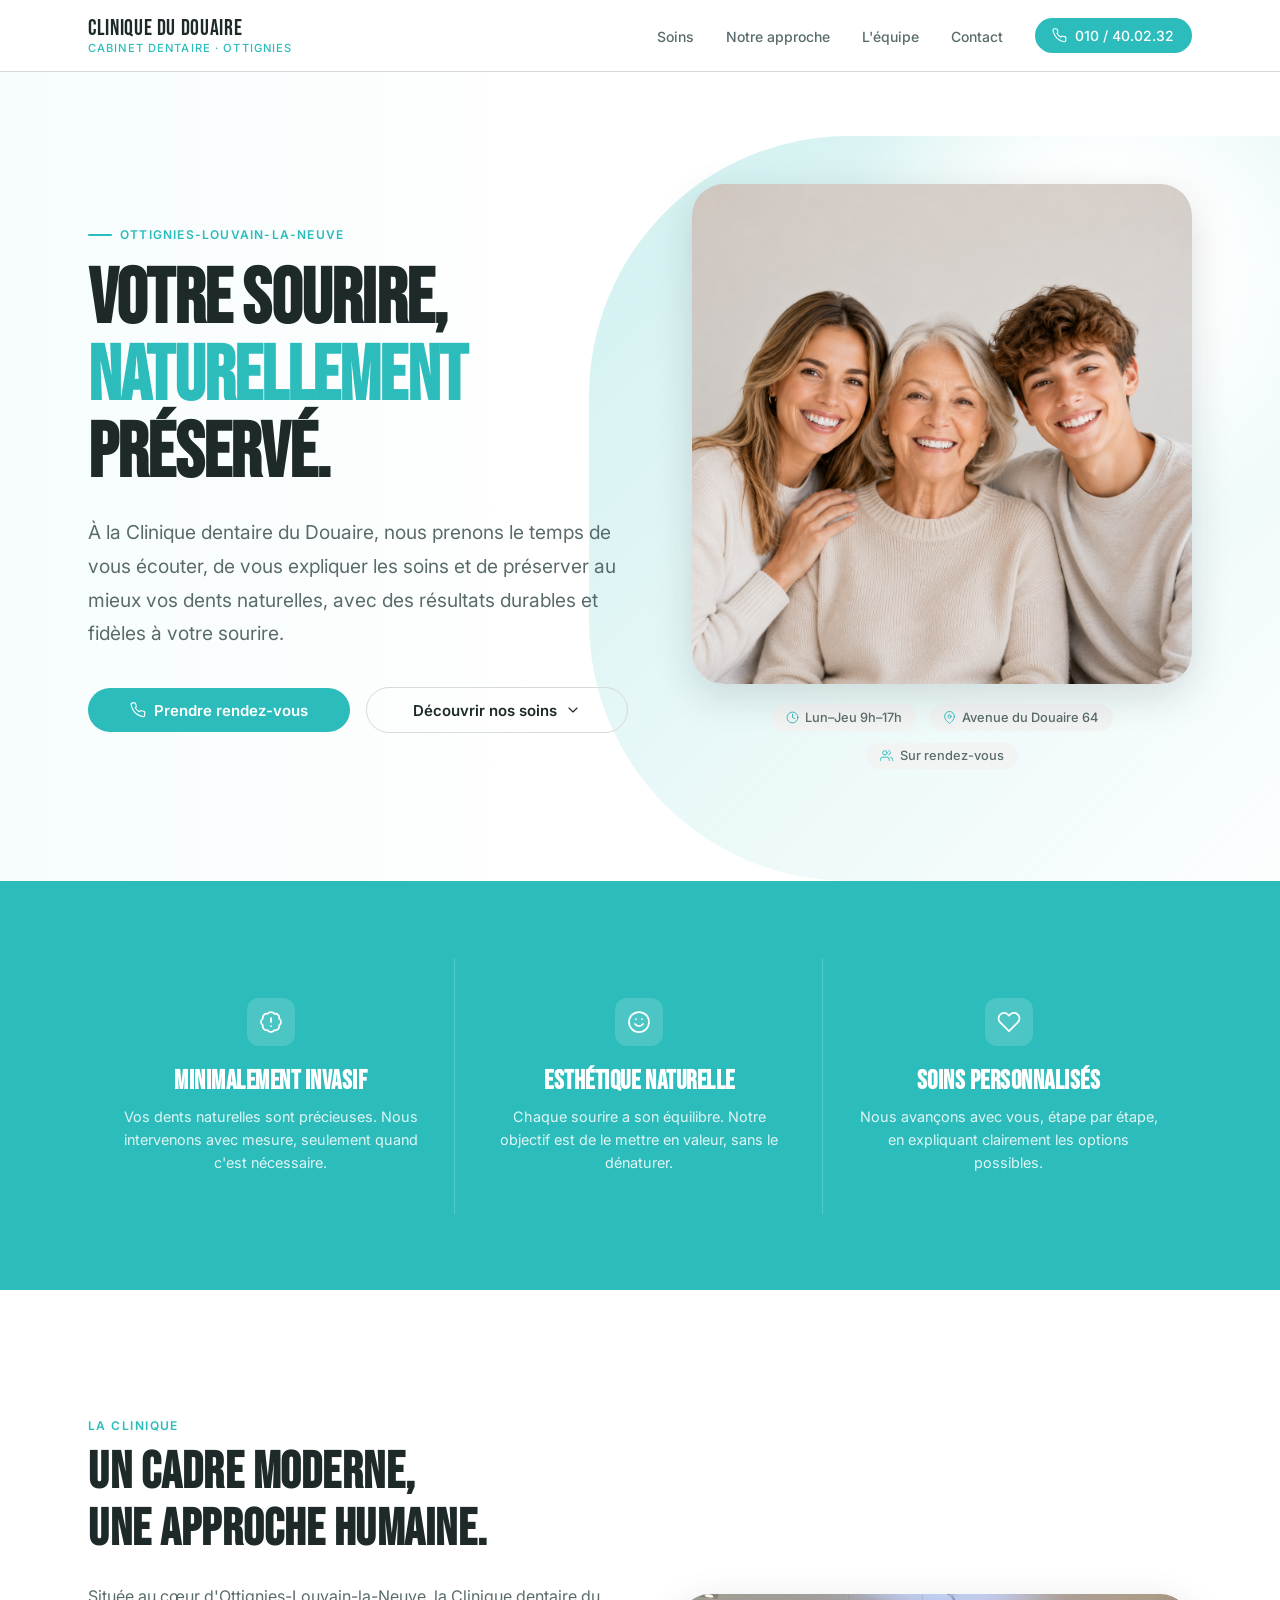
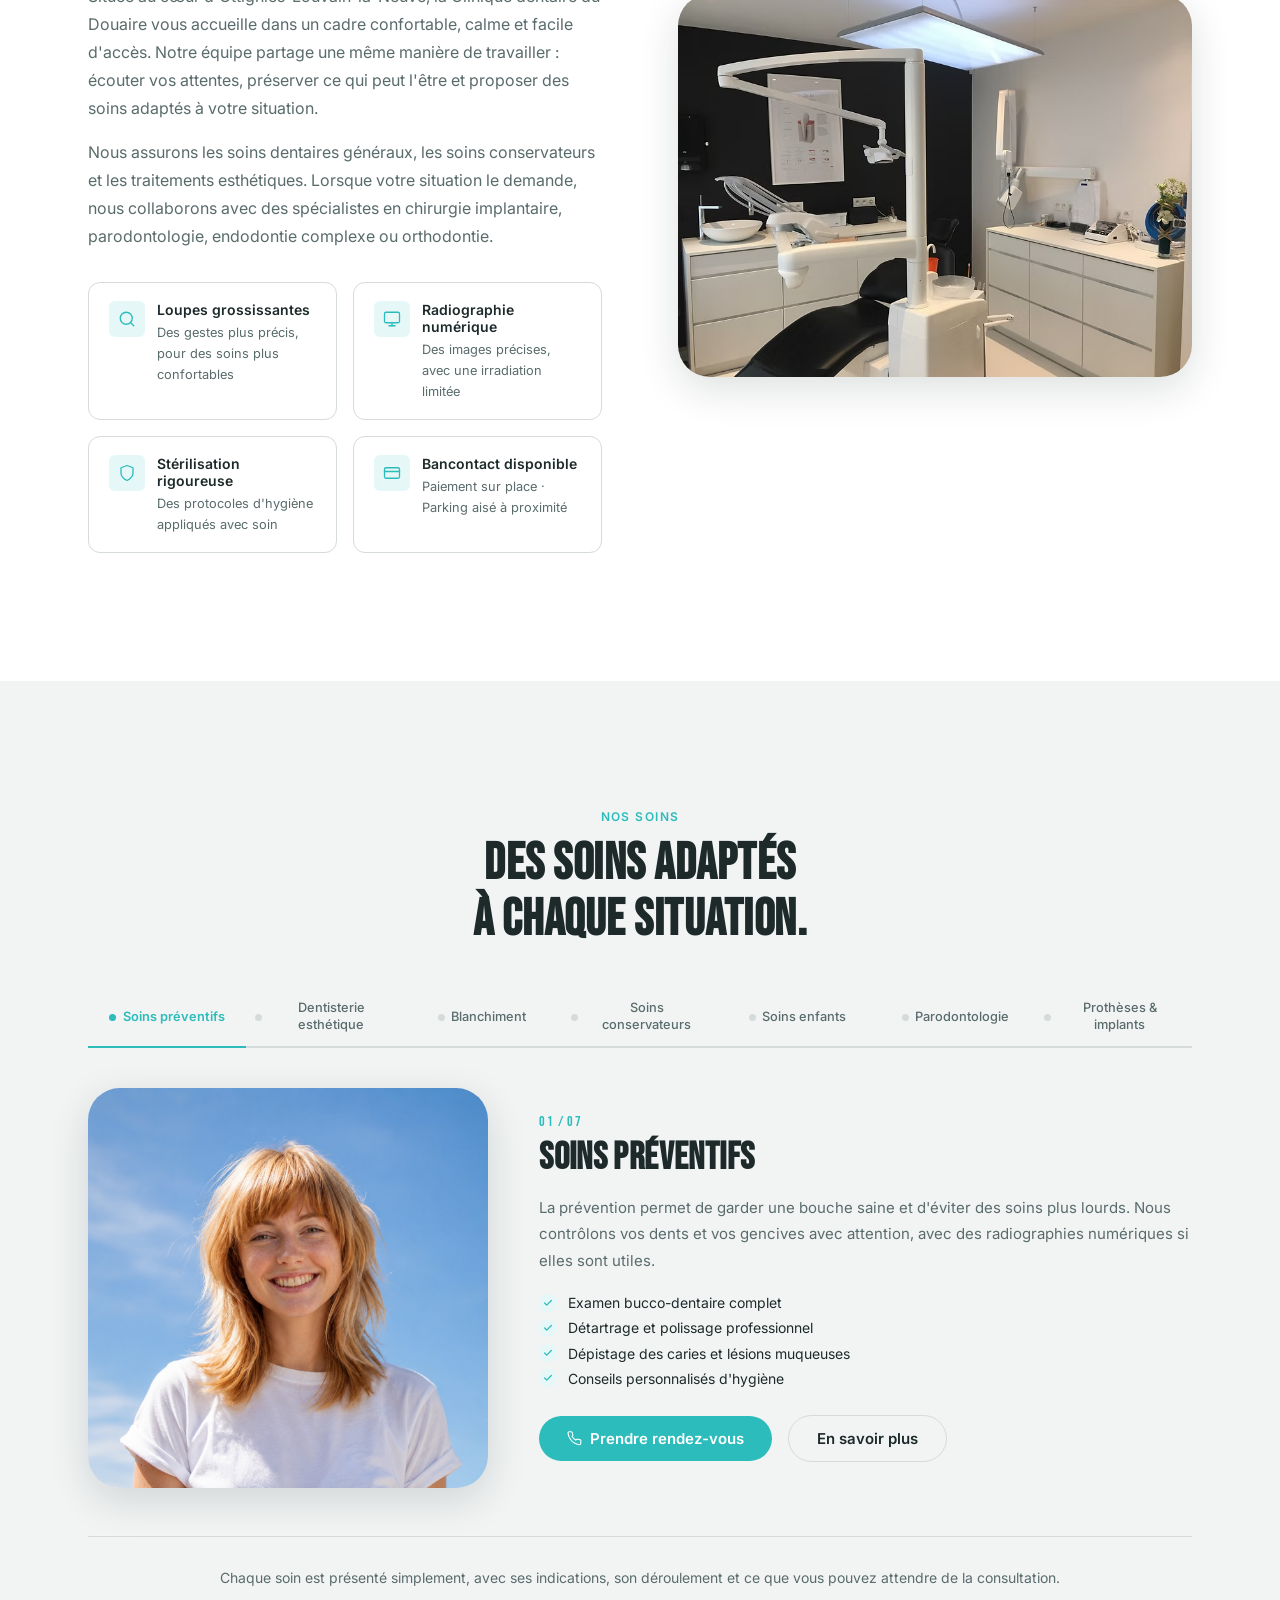
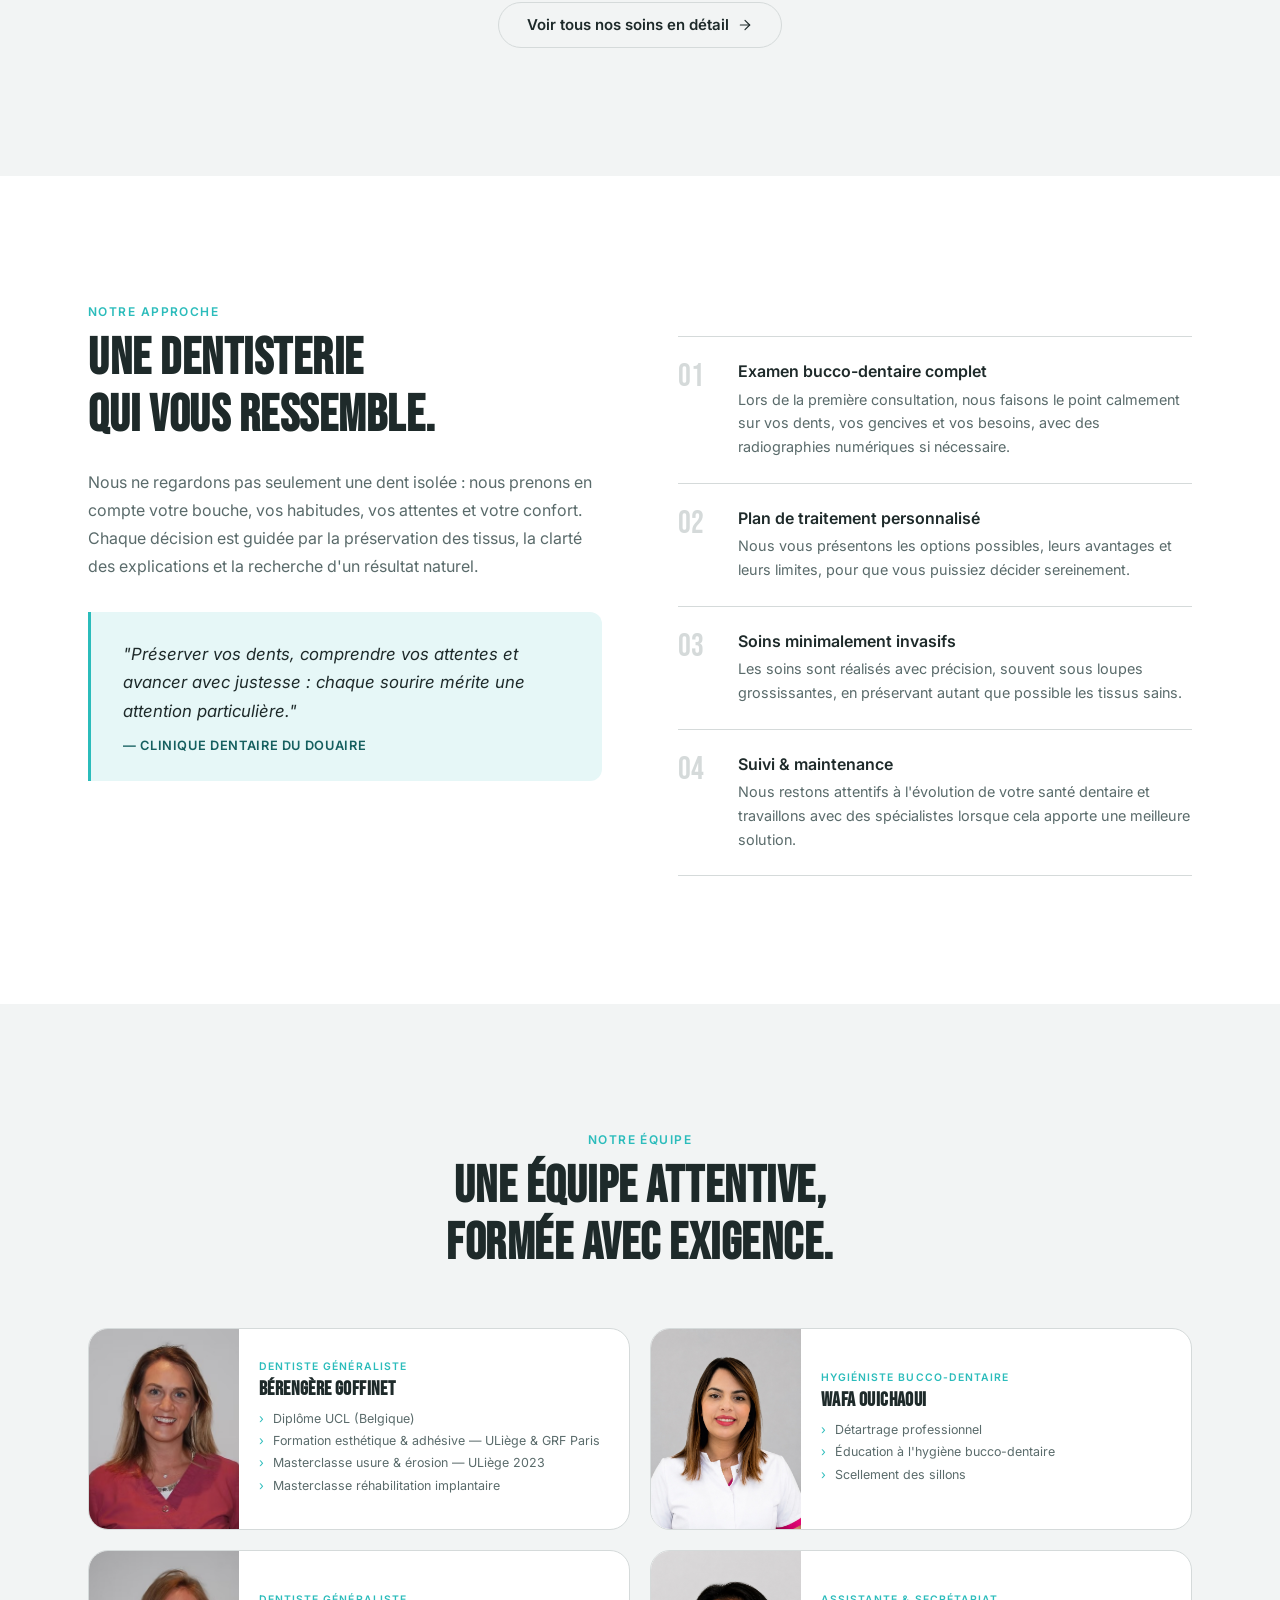
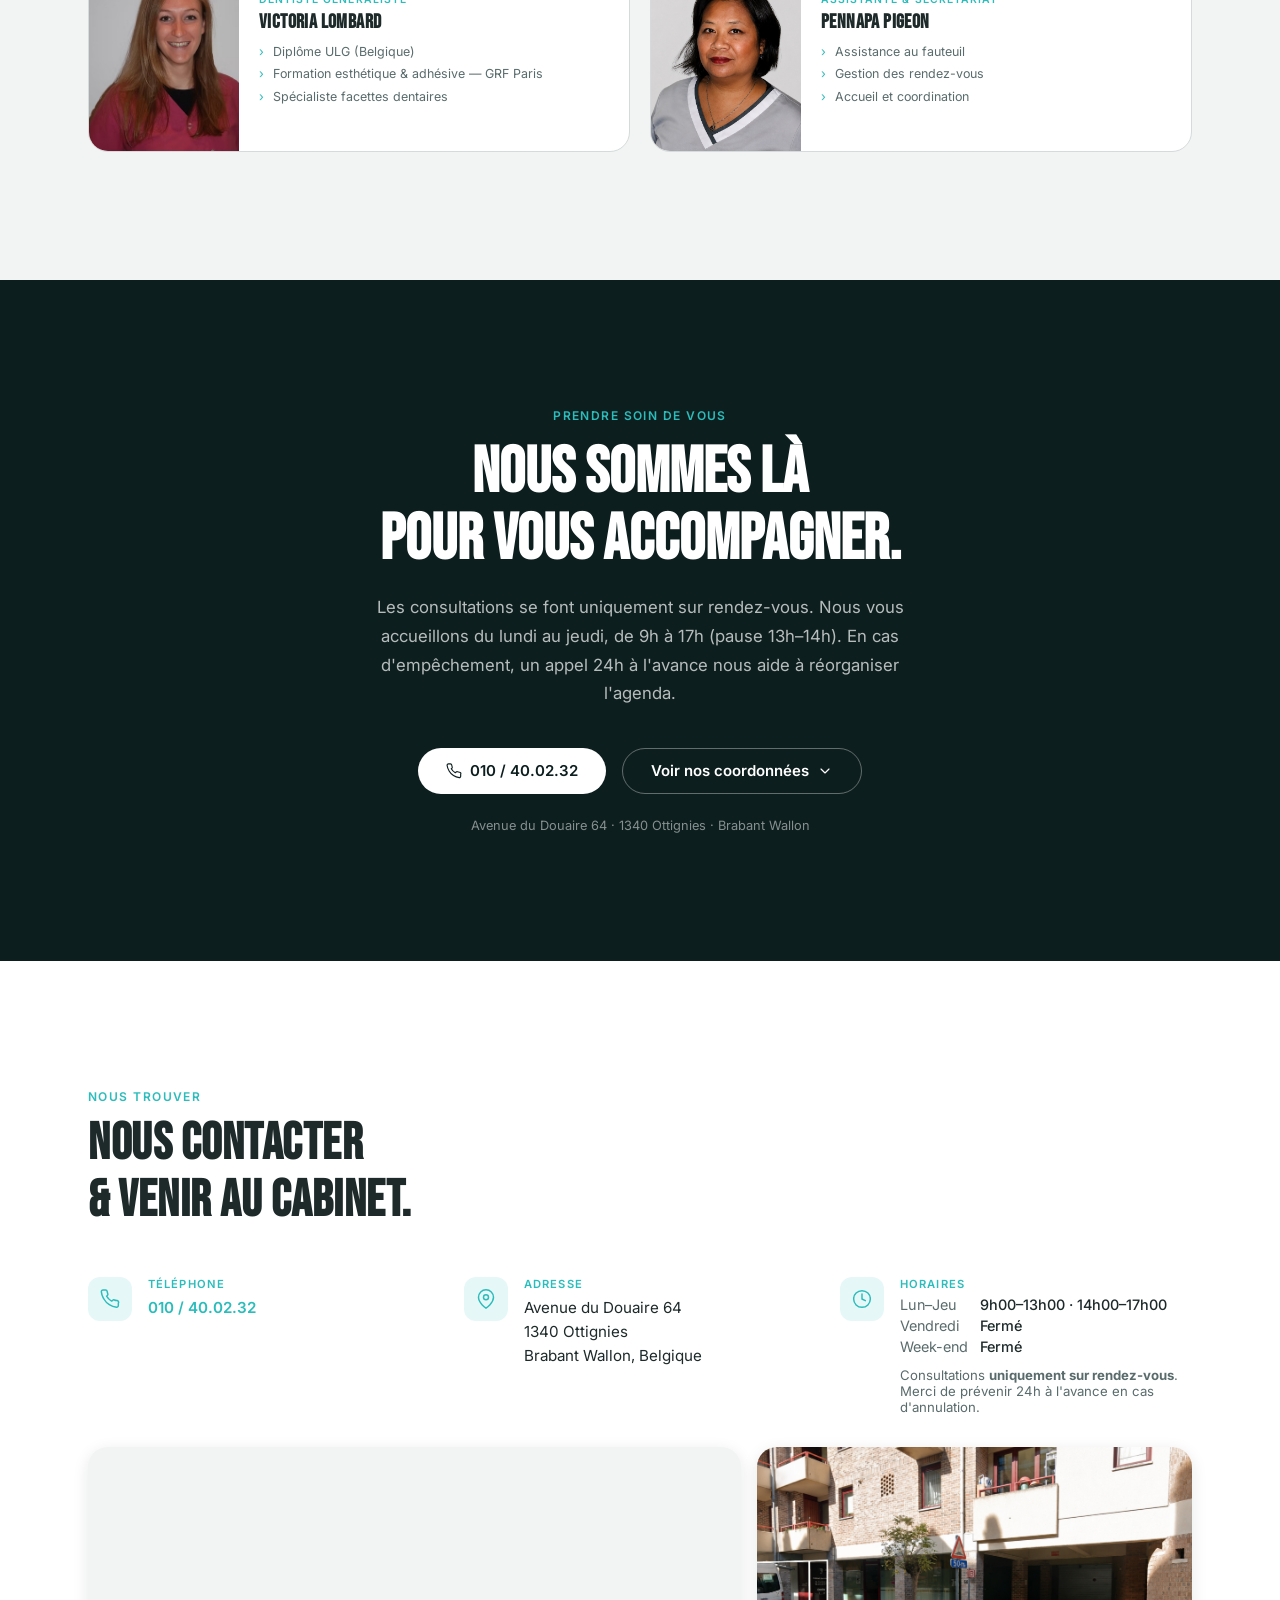
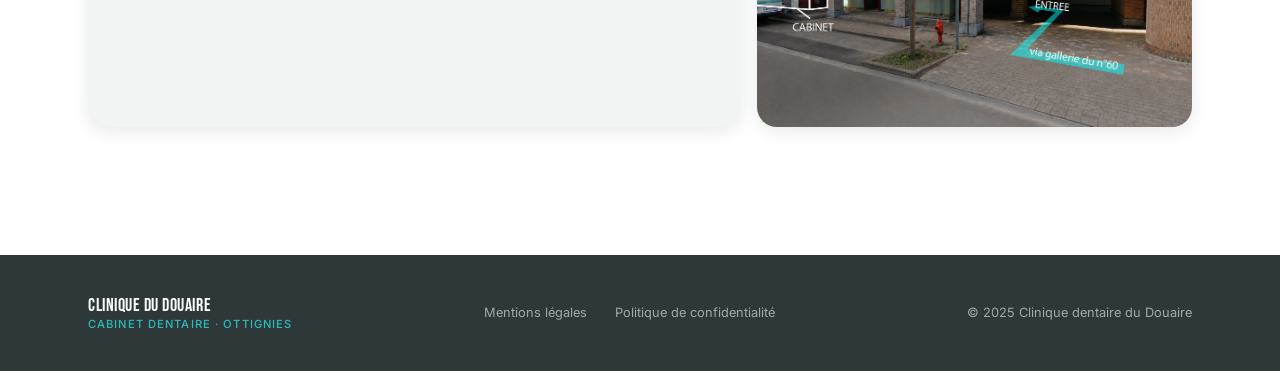
==== index.html @ a5ff4553 "Simplify hero layering" ====
<!DOCTYPE html>
<html lang="fr">
<head>
  <meta charset="UTF-8">
  <meta name="viewport" content="width=device-width, initial-scale=1.0">
  <title>Clinique dentaire du Douaire à Ottignies | Dentiste Ottignies-Louvain-la-Neuve</title>
  <meta name="description" content="Dentiste à Ottignies-Louvain-la-Neuve : soins préventifs, dentisterie esthétique, facettes, blanchiment, soins enfants, parodontologie, prothèses et implants. Sur rendez-vous.">
  <meta name="robots" content="index, follow">
  <meta name="author" content="Clinique dentaire du Douaire">
  <meta name="geo.region" content="BE-WBR">
  <meta name="geo.placename" content="Ottignies-Louvain-la-Neuve">
  <meta name="geo.position" content="50.665;4.568">
  <meta name="ICBM" content="50.665, 4.568">
  <link rel="canonical" href="https://dentistegoffinet.com/">
  <meta property="og:type" content="website">
  <meta property="og:locale" content="fr_BE">
  <meta property="og:site_name" content="Clinique dentaire du Douaire">
  <meta property="og:title" content="Clinique dentaire du Douaire à Ottignies">
  <meta property="og:description" content="Dentiste à Ottignies-Louvain-la-Neuve pour soins préventifs, esthétique dentaire, facettes, blanchiment, soins enfants, gencives, prothèses et implants.">
  <meta property="og:url" content="https://dentistegoffinet.com/">
  <meta property="og:image" content="https://dentistegoffinet.com/assets/Famille_1.png">
  <meta name="twitter:card" content="summary_large_image">
  <meta name="twitter:title" content="Clinique dentaire du Douaire à Ottignies">
  <meta name="twitter:description" content="Cabinet dentaire à Ottignies-Louvain-la-Neuve. Soins préventifs, esthétique dentaire, enfants, gencives, prothèses et implants.">
  <meta name="twitter:image" content="https://dentistegoffinet.com/assets/Famille_1.png">
  <link rel="preconnect" href="https://fonts.googleapis.com">
  <link rel="preconnect" href="https://fonts.gstatic.com" crossorigin>
  <link href="https://fonts.googleapis.com/css2?family=Bebas+Neue&amp;family=Inter:wght@300;400;500;600&amp;display=swap" rel="stylesheet">
  <script type="application/ld+json">
  {
    "@context": "https://schema.org",
    "@type": "Dentist",
    "@id": "https://dentistegoffinet.com/#clinique",
    "name": "Clinique dentaire du Douaire",
    "url": "https://dentistegoffinet.com/",
    "image": "https://dentistegoffinet.com/assets/Famille_1.png",
    "telephone": "+32 10 40 02 32",
    "priceRange": "$$",
    "address": {
      "@type": "PostalAddress",
      "streetAddress": "Avenue du Douaire 64",
      "postalCode": "1340",
      "addressLocality": "Ottignies-Louvain-la-Neuve",
      "addressRegion": "Brabant wallon",
      "addressCountry": "BE"
    },
    "geo": {
      "@type": "GeoCoordinates",
      "latitude": 50.665,
      "longitude": 4.568
    },
    "openingHoursSpecification": [
      {
        "@type": "OpeningHoursSpecification",
        "dayOfWeek": ["Monday", "Tuesday", "Wednesday", "Thursday"],
        "opens": "09:00",
        "closes": "13:00"
      },
      {
        "@type": "OpeningHoursSpecification",
        "dayOfWeek": ["Monday", "Tuesday", "Wednesday", "Thursday"],
        "opens": "14:00",
        "closes": "17:00"
      }
    ],
    "medicalSpecialty": ["Dentistry", "CosmeticDentistry", "PediatricDentistry", "Periodontics", "Prosthodontics"],
    "areaServed": ["Ottignies-Louvain-la-Neuve", "Ottignies", "Louvain-la-Neuve", "Brabant wallon"],
    "hasOfferCatalog": {
      "@type": "OfferCatalog",
      "name": "Soins dentaires",
      "itemListElement": [
        { "@type": "Offer", "itemOffered": { "@type": "MedicalProcedure", "name": "Soins préventifs" } },
        { "@type": "Offer", "itemOffered": { "@type": "MedicalProcedure", "name": "Dentisterie esthétique et facettes" } },
        { "@type": "Offer", "itemOffered": { "@type": "MedicalProcedure", "name": "Blanchiment dentaire" } },
        { "@type": "Offer", "itemOffered": { "@type": "MedicalProcedure", "name": "Soins conservateurs" } },
        { "@type": "Offer", "itemOffered": { "@type": "MedicalProcedure", "name": "Soins enfants" } },
        { "@type": "Offer", "itemOffered": { "@type": "MedicalProcedure", "name": "Parodontologie" } },
        { "@type": "Offer", "itemOffered": { "@type": "MedicalProcedure", "name": "Prothèses fixes et implants" } }
      ]
    }
  }
  </script>
  <style>
    /* ─── TOKENS ─────────────────────────────────────────────── */
    :root {
      --accent:        #2BBCBB;
      --accent-light:  #E6F7F7;
      --accent-hover:  #229B9A;
      --accent-dark:   #155F5F;
      --dark-bg:       #0D1E1E;

      --white:         #FFFFFF;
      --off-white:     #F8F9F9;
      --grey-50:       #F2F4F4;
      --grey-200:      #D5DADA;
      --grey-400:      #9EABAB;
      --grey-600:      #616D6D;
      --grey-800:      #2E3838;
      --text:          #1E2A2A;
      --text-muted:    #5A6B6B;

      --font-display:  'Bebas Neue', sans-serif;
      --font-body:     'Inter', sans-serif;

      --radius-sm:  6px;
      --radius-md:  12px;
      --radius-lg:  20px;
      --radius-xl:  32px;
      --radius-full: 9999px;

      --shadow-sm:  0 1px 3px rgba(13,30,30,.08);
      --shadow-md:  0 4px 16px rgba(13,30,30,.10);
      --shadow-lg:  0 12px 40px rgba(13,30,30,.14);
      --shadow-acc: 0 4px 20px rgba(43,188,187,.28);

      --ease-out: cubic-bezier(0.0, 0.0, 0.2, 1.0);
      --ease-std: cubic-bezier(0.25, 0.1, 0.25, 1.0);

      --section-y: clamp(5rem, 10vw, 9rem);
      --container: 1200px;
      --pad:       clamp(1.25rem, 5vw, 3rem);
    }

    /* ─── RESET ──────────────────────────────────────────────── */
    *, *::before, *::after { box-sizing: border-box; margin: 0; padding: 0; }
    html { scroll-behavior: smooth; }
    body {
      font-family: var(--font-body);
      color: var(--text);
      background: var(--white);
      -webkit-font-smoothing: antialiased;
    }
    img { display: block; max-width: 100%; }
    a { color: inherit; text-decoration: none; }
    ul { list-style: none; }
    button { cursor: pointer; border: none; background: none; font-family: inherit; }

    /* ─── LAYOUT UTILS ───────────────────────────────────────── */
    .container {
      max-width: var(--container);
      margin-inline: auto;
      padding-inline: var(--pad);
    }
    .section { padding-block: var(--section-y); }
    .section--alt { background: var(--grey-50); }
    .section--dark { background: var(--dark-bg); color: var(--white); }

    /* ─── REVEAL ANIMATIONS ──────────────────────────────────── */
    .reveal {
      opacity: 0;
      transform: translateY(24px);
      transition: opacity .6s var(--ease-out), transform .6s var(--ease-out);
    }
    .reveal.visible {
      opacity: 1;
      transform: none;
    }
    .reveal-delay-1 { transition-delay: .1s; }
    .reveal-delay-2 { transition-delay: .2s; }
    .reveal-delay-3 { transition-delay: .3s; }
    .reveal-delay-4 { transition-delay: .4s; }

    /* ─── NAV ────────────────────────────────────────────────── */
    header { position: sticky; top: 0; z-index: 100; }
    .nav {
      background: rgba(255,255,255,.92);
      backdrop-filter: blur(12px);
      -webkit-backdrop-filter: blur(12px);
      border-bottom: 1px solid var(--grey-200);
      padding-block: 1rem;
    }
    .nav__inner {
      display: flex;
      align-items: center;
      justify-content: space-between;
      gap: 1.5rem;
    }
    .nav__logo {
      display: flex;
      flex-direction: column;
      line-height: 1.2;
    }
    .nav__logo-name {
      font-family: var(--font-display);
      font-size: 1.35rem;
      letter-spacing: .03em;
      color: var(--text);
    }
    .nav__logo-sub {
      font-size: .7rem;
      letter-spacing: .1em;
      text-transform: uppercase;
      color: var(--accent);
      font-weight: 500;
    }
    .nav__links {
      display: flex;
      align-items: center;
      gap: 2rem;
    }
    .nav__links a {
      font-size: .875rem;
      font-weight: 500;
      color: var(--text-muted);
      transition: color .2s;
    }
    .nav__links a:hover { color: var(--accent); }
    .nav__cta {
      display: flex;
      align-items: center;
      gap: .5rem;
      background: var(--accent);
      color: var(--white) !important;
      padding: .55rem 1.1rem;
      border-radius: var(--radius-full);
      font-size: .875rem;
      font-weight: 600;
      transition: background .2s, box-shadow .2s;
    }
    .nav__cta:hover {
      background: var(--accent-hover) !important;
      box-shadow: var(--shadow-acc);
      color: var(--white) !important;
    }
    .nav__burger {
      display: none;
      flex-direction: column;
      align-items: center;
      justify-content: center;
      gap: 5px;
      width: 44px;
      height: 44px;
      padding: 0;
      border-radius: var(--radius-full);
      background: var(--accent);
      box-shadow: var(--shadow-acc);
      transition: background .2s, transform .2s, box-shadow .2s;
    }
    .nav__burger:active { transform: scale(.94); }
    .nav__burger.open { background: var(--accent-hover); }
    .nav__burger span {
      display: block;
      width: 19px;
      height: 2px;
      background: var(--white);
      border-radius: 2px;
      transition: transform .25s var(--ease-out), opacity .2s, width .2s;
      transform-origin: center;
    }
    .nav__burger.open span:nth-child(1) { transform: translateY(7px) rotate(45deg); }
    .nav__burger.open span:nth-child(2) { opacity: 0; width: 0; }
    .nav__burger.open span:nth-child(3) { transform: translateY(-7px) rotate(-45deg); }

    /* ─── HERO ───────────────────────────────────────────────── */
    .hero {
      position: relative;
      padding-block: clamp(4rem, 10vw, 7rem);
      overflow: hidden;
      background:
        linear-gradient(90deg, rgba(230,247,247,.35) 0%, rgba(255,255,255,0) 42%),
        var(--white);
    }
    .hero::before {
      content: '';
      position: absolute;
      z-index: 0;
      inset: clamp(2rem, 5vw, 4rem) max(-10rem, -8vw) 0 46%;
      border-radius: 260px 0 0 260px;
      background:
        radial-gradient(circle at 65% 18%, rgba(255,255,255,.95) 0 14%, rgba(255,255,255,0) 34%),
        linear-gradient(135deg, rgba(43,188,187,.22), rgba(230,247,247,.8) 52%, rgba(255,255,255,.6));
      pointer-events: none;
    }
    .hero__inner {
      position: relative;
      z-index: 1;
      display: grid;
      grid-template-columns: minmax(540px, .95fr) minmax(0, 1.05fr);
      gap: clamp(2.5rem, 5vw, 4.5rem);
      align-items: center;
    }
    .hero__content {
      position: relative;
      z-index: 2;
    }
    .hero__tag {
      display: inline-flex;
      align-items: center;
      gap: .5rem;
      font-size: .75rem;
      font-weight: 600;
      letter-spacing: .1em;
      text-transform: uppercase;
      color: var(--accent);
      margin-bottom: 1.25rem;
    }
    .hero__tag::before {
      content: '';
      display: block;
      width: 24px;
      height: 2px;
      background: var(--accent);
      border-radius: 2px;
    }
    .hero__title {
      font-family: var(--font-display);
      font-size: clamp(3.2rem, 6vw, 5.65rem);
      line-height: 1.0;
      letter-spacing: -.01em;
      color: var(--text);
      margin-bottom: 1.5rem;
    }
    .hero__title em {
      font-style: normal;
      color: var(--accent);
    }
    .hero__desc {
      font-size: clamp(1.06rem, 1.55vw, 1.2rem);
      line-height: 1.75;
      color: var(--text-muted);
      max-width: 46ch;
      margin-bottom: 2.25rem;
    }
    .hero__actions {
      display: grid;
      grid-template-columns: repeat(2, minmax(0, 1fr));
      gap: 1rem;
      align-items: center;
      max-width: 560px;
    }
    .hero__actions .btn {
      justify-content: center;
      white-space: nowrap;
    }
    .btn {
      display: inline-flex;
      align-items: center;
      gap: .5rem;
      padding: .8rem 1.75rem;
      border-radius: var(--radius-full);
      font-size: .9375rem;
      font-weight: 600;
      transition: background .2s, box-shadow .2s, color .2s;
    }
    .btn--primary {
      background: var(--accent);
      color: var(--white);
    }
    .btn--primary:hover {
      background: var(--accent-hover);
      box-shadow: var(--shadow-acc);
    }
    .btn--ghost {
      background: transparent;
      color: var(--text);
      border: 1.5px solid var(--grey-200);
    }
    .btn--ghost:hover {
      border-color: var(--accent);
      color: var(--accent);
    }
    .hero__badges {
      display: flex;
      flex-wrap: wrap;
      justify-content: center;
      gap: .75rem;
      margin-top: 1.25rem;
    }
    .badge {
      display: inline-flex;
      align-items: center;
      gap: .4rem;
      padding: .35rem .9rem;
      background: var(--grey-50);
      border-radius: var(--radius-full);
      font-size: .8rem;
      font-weight: 500;
      color: var(--text-muted);
    }
    .badge svg { flex-shrink: 0; }

    .hero__visual {
      position: relative;
      display: flex;
      flex-direction: column;
      justify-content: center;
      z-index: 1;
    }
    .hero__img-wrap {
      position: relative;
      width: 100%;
      max-width: 100%;
      aspect-ratio: 1 / 1;
      border-radius: var(--radius-xl);
      overflow: hidden;
      box-shadow: var(--shadow-lg);
    }
    .hero__img {
      width: 100%;
      height: 100%;
      object-fit: cover;
      transform: none;
      transition: transform .4s var(--ease-std);
    }
    .hero__img-wrap:hover .hero__img { transform: scale(1.01); }
    .hero__mobile-call {
      display: none;
      position: absolute;
      left: 50%;
      bottom: 15px;
      transform: translateX(-50%);
      z-index: 3;
      align-items: center;
      gap: .45rem;
      padding: .7rem 1.15rem;
      border-radius: var(--radius-full);
      background: rgba(255,255,255,.94);
      color: var(--text);
      font-size: .9rem;
      font-weight: 700;
      box-shadow: var(--shadow-md);
      backdrop-filter: blur(10px);
      -webkit-backdrop-filter: blur(10px);
      white-space: nowrap;
    }
    .hero__mobile-call svg { color: var(--accent); }
    .hero__badge-float {
      position: absolute;
      bottom: -1.25rem;
      left: -1.5rem;
      background: var(--white);
      border-radius: var(--radius-lg);
      box-shadow: var(--shadow-md);
      padding: .9rem 1.25rem;
      display: flex;
      align-items: center;
      gap: .75rem;
    }
    .hero__badge-float-icon {
      width: 40px;
      height: 40px;
      border-radius: var(--radius-md);
      background: var(--accent-light);
      display: flex;
      align-items: center;
      justify-content: center;
    }
    .hero__badge-float-text strong {
      display: block;
      font-size: .9rem;
      font-weight: 600;
      color: var(--text);
    }
    .hero__badge-float-text span {
      font-size: .75rem;
      color: var(--text-muted);
    }
    .hero__badge-float-2 {
      bottom: auto;
      top: -1rem;
      left: auto;
      right: -1rem;
    }

    /* ─── PILLARS ────────────────────────────────────────────── */
    .pillars {
      padding-block: clamp(3rem, 6vw, 5rem);
      background: var(--accent);
    }
    .pillars__grid {
      display: grid;
      grid-template-columns: repeat(3, 1fr);
      gap: 2px;
    }
    .pillar {
      text-align: center;
      padding: 2.5rem 2rem;
      color: var(--white);
    }
    .pillar:not(:last-child) {
      border-right: 1px solid rgba(255,255,255,.2);
    }
    .pillar__icon {
      width: 48px;
      height: 48px;
      background: rgba(255,255,255,.15);
      border-radius: var(--radius-md);
      display: flex;
      align-items: center;
      justify-content: center;
      margin: 0 auto 1.25rem;
    }
    .pillar__title {
      font-family: var(--font-display);
      font-size: 1.6rem;
      letter-spacing: .02em;
      margin-bottom: .5rem;
    }
    .pillar__text {
      font-size: .9rem;
      line-height: 1.6;
      opacity: .85;
    }

    /* ─── ABOUT ──────────────────────────────────────────────── */
    .about__inner {
      display: grid;
      grid-template-columns: 1fr 1fr;
      gap: clamp(2.5rem, 6vw, 5rem);
      align-items: center;
    }
    .section-label {
      font-size: .75rem;
      font-weight: 600;
      letter-spacing: .12em;
      text-transform: uppercase;
      color: var(--accent);
      margin-bottom: .75rem;
    }
    .section-title {
      font-family: var(--font-display);
      font-size: clamp(2rem, 4vw, 3.25rem);
      line-height: 1.1;
      letter-spacing: .01em;
      margin-bottom: 1.5rem;
    }
    .section-title--dark { color: var(--white); }
    .body-text {
      font-size: 1rem;
      line-height: 1.75;
      color: var(--text-muted);
    }
    .body-text p + p { margin-top: 1rem; }
    .about__features {
      display: grid;
      grid-template-columns: 1fr 1fr;
      gap: 1rem;
      margin-top: 2rem;
    }
    .feature-card {
      background: var(--white);
      border: 1px solid var(--grey-200);
      border-radius: var(--radius-md);
      padding: 1.1rem 1.25rem;
      display: flex;
      align-items: flex-start;
      gap: .75rem;
      transition: box-shadow .2s, border-color .2s;
    }
    .feature-card:hover {
      box-shadow: var(--shadow-md);
      border-color: var(--accent-light);
    }
    .feature-card__icon {
      width: 36px;
      height: 36px;
      background: var(--accent-light);
      border-radius: var(--radius-sm);
      display: flex;
      align-items: center;
      justify-content: center;
      flex-shrink: 0;
      margin-top: .05rem;
    }
    .feature-card__text strong {
      display: block;
      font-size: .875rem;
      font-weight: 600;
      color: var(--text);
      margin-bottom: .2rem;
    }
    .feature-card__text span {
      font-size: .8rem;
      color: var(--text-muted);
      line-height: 1.5;
    }

    /* ─── SERVICES ───────────────────────────────────────────── */
    /* ─── SERVICES TABS ──────────────────────────────────────── */
    .services__header {
      text-align: center;
      max-width: 56ch;
      margin: 0 auto 2.5rem;
    }
    .tabs {
      display: flex;
      flex-wrap: nowrap;
      gap: 0;
      margin-bottom: 2.5rem;
      border-bottom: 2px solid var(--grey-200);
      padding-bottom: 0;
    }
    .tab-btn {
      display: flex;
      align-items: center;
      justify-content: center;
      gap: .4rem;
      flex: 1;
      min-width: 0;
      padding: .75rem .6rem;
      font-size: .8rem;
      font-weight: 500;
      color: var(--text-muted);
      background: transparent;
      border: none;
      border-bottom: 2px solid transparent;
      margin-bottom: -2px;
      cursor: pointer;
      transition: color .2s, border-color .2s;
      white-space: normal;
      text-align: center;
      line-height: 1.3;
    }
    .tab-btn:hover { color: var(--text); }
    .tab-btn.active {
      color: var(--accent);
      border-bottom-color: var(--accent);
      font-weight: 600;
    }
    .tab-btn__dot {
      width: 7px;
      height: 7px;
      border-radius: 50%;
      background: var(--grey-200);
      flex-shrink: 0;
      transition: background .2s;
    }
    .tab-btn.active .tab-btn__dot { background: var(--accent); }

    .tab-panels { position: relative; }
    .tab-panel {
      display: none;
      animation: fadePanel .35s ease;
    }
    .tab-panel.active { display: block; }
    @keyframes fadePanel {
      from { opacity: 0; transform: translateY(10px); }
      to   { opacity: 1; transform: translateY(0); }
    }

    .tab-layout {
      display: grid;
      grid-template-columns: 400px 1fr;
      gap: clamp(2rem, 4vw, 3.5rem);
      align-items: center;
    }
    .tab-img {
      aspect-ratio: 1 / 1;
      border-radius: var(--radius-xl);
      overflow: hidden;
      box-shadow: var(--shadow-lg);
      flex-shrink: 0;
    }
    .tab-mobile-nav {
      display: none;
      align-items: center;
      justify-content: center;
      gap: .75rem;
      margin-top: .9rem;
    }
    .tab-mobile-arrow {
      width: 42px;
      height: 42px;
      display: inline-flex;
      align-items: center;
      justify-content: center;
      border-radius: var(--radius-full);
      background: var(--white);
      border: 1px solid var(--grey-200);
      color: var(--text);
      box-shadow: var(--shadow-sm);
      transition: color .2s, border-color .2s, box-shadow .2s;
    }
    .tab-mobile-arrow:active,
    .tab-mobile-arrow:hover {
      color: var(--accent);
      border-color: var(--accent);
      box-shadow: var(--shadow-md);
    }
    .tab-mobile-count {
      min-width: 48px;
      text-align: center;
      font-size: .78rem;
      font-weight: 600;
      letter-spacing: .08em;
      color: var(--text-muted);
    }
    .tab-img-placeholder {
      width: 100%;
      height: 100%;
      display: flex;
      flex-direction: column;
      align-items: center;
      justify-content: center;
      gap: .75rem;
    }
    .tab-img-placeholder__icon {
      width: 60px;
      height: 60px;
      border-radius: var(--radius-md);
      background: rgba(255,255,255,.2);
      display: flex;
      align-items: center;
      justify-content: center;
    }
    .tab-img-placeholder__label {
      font-size: .75rem;
      color: rgba(255,255,255,.6);
      letter-spacing: .08em;
      text-transform: uppercase;
    }
    .tab-info__num {
      font-family: var(--font-display);
      font-size: .9rem;
      letter-spacing: .1em;
      color: var(--accent);
      margin-bottom: .4rem;
    }
    .tab-info__title {
      font-family: var(--font-display);
      font-size: clamp(1.75rem, 3vw, 2.5rem);
      line-height: 1.1;
      letter-spacing: .01em;
      margin-bottom: 1rem;
    }
    .tab-info__desc {
      font-size: .9375rem;
      line-height: 1.75;
      color: var(--text-muted);
      margin-bottom: 1.25rem;
    }
    .tab-info__list {
      display: flex;
      flex-direction: column;
      gap: .45rem;
      margin-bottom: 1.75rem;
    }
    .tab-info__list li {
      display: flex;
      align-items: center;
      gap: .65rem;
      font-size: .875rem;
      color: var(--text);
    }
    .tab-info__list li::before {
      content: '';
      flex-shrink: 0;
      width: 18px;
      height: 18px;
      border-radius: 50%;
      background: var(--accent-light);
      background-image: url("data:image/svg+xml,%3Csvg xmlns='http://www.w3.org/2000/svg' width='10' height='10' viewBox='0 0 24 24' fill='none' stroke='%232BBCBB' stroke-width='3' stroke-linecap='round' stroke-linejoin='round'%3E%3Cpolyline points='20 6 9 17 4 12'/%3E%3C/svg%3E");
      background-repeat: no-repeat;
      background-position: center;
    }
    .tab-info__actions {
      display: flex;
      align-items: center;
      gap: 1rem;
      flex-wrap: wrap;
    }
    .tabs-footer {
      text-align: center;
      margin-top: 3rem;
      padding-top: 2rem;
      border-top: 1px solid var(--grey-200);
    }
    .tabs-footer p {
      font-size: .875rem;
      color: var(--text-muted);
      margin-bottom: 1rem;
    }

    /* ─── PHILOSOPHY ─────────────────────────────────────────── */
    .philosophy__inner {
      display: grid;
      grid-template-columns: 1fr 1fr;
      gap: clamp(2.5rem, 6vw, 5rem);
      align-items: start;
    }
    .philosophy__steps { margin-top: 2rem; }
    .philosophy__step {
      display: flex;
      gap: 1.25rem;
      padding-block: 1.5rem;
      border-bottom: 1px solid var(--grey-200);
    }
    .philosophy__step:first-child { border-top: 1px solid var(--grey-200); }
    .philosophy__step-num {
      font-family: var(--font-display);
      font-size: 2rem;
      color: var(--grey-200);
      line-height: 1;
      min-width: 2.5rem;
    }
    .philosophy__step-title {
      font-weight: 600;
      font-size: 1rem;
      margin-bottom: .4rem;
    }
    .philosophy__step-text {
      font-size: .9rem;
      line-height: 1.65;
      color: var(--text-muted);
    }
    .philosophy__quote {
      background: var(--accent-light);
      border-left: 3px solid var(--accent);
      border-radius: 0 var(--radius-md) var(--radius-md) 0;
      padding: 1.75rem 2rem;
      margin-top: 2rem;
    }
    .philosophy__quote blockquote {
      font-size: 1.05rem;
      line-height: 1.7;
      color: var(--text);
      font-style: italic;
    }
    .philosophy__quote cite {
      display: block;
      margin-top: .75rem;
      font-size: .8rem;
      font-style: normal;
      color: var(--accent-dark);
      font-weight: 600;
      letter-spacing: .05em;
      text-transform: uppercase;
    }

    /* ─── TEAM ───────────────────────────────────────────────── */
    .team__header {
      text-align: center;
      max-width: 52ch;
      margin: 0 auto 3.5rem;
    }
    .team__grid {
      display: grid;
      grid-template-columns: repeat(2, 1fr);
      gap: 1.25rem;
    }
    .team-card {
      display: flex;
      flex-direction: row;
      background: var(--white);
      border: 1px solid var(--grey-200);
      border-radius: var(--radius-lg);
      overflow: hidden;
      transition: box-shadow .25s, border-color .25s;
    }
    .team-card:hover {
      box-shadow: var(--shadow-lg);
      border-color: var(--accent-light);
    }
    .team-card__avatar {
      width: 150px;
      flex-shrink: 0;
      background: var(--grey-50);
      overflow: hidden;
    }
    .team-card__avatar img {
      width: 100%;
      height: 100%;
      object-fit: cover;
      object-position: center top;
      display: block;
    }
    .team-card__avatar-placeholder {
      width: 100%;
      height: 100%;
      display: flex;
      align-items: center;
      justify-content: center;
    }
    .team-card__body {
      padding: 1.25rem 1.25rem 1.25rem 1.25rem;
      display: flex;
      flex-direction: column;
      justify-content: center;
      flex: 1;
      min-width: 0;
    }
    .team-card__role {
      font-size: .65rem;
      font-weight: 600;
      letter-spacing: .1em;
      text-transform: uppercase;
      color: var(--accent);
      margin-bottom: .3rem;
    }
    .team-card__name {
      font-family: var(--font-display);
      font-size: 1.25rem;
      letter-spacing: .02em;
      margin-bottom: .5rem;
      line-height: 1.15;
    }
    .team-card__details {
      font-size: .78rem;
      line-height: 1.6;
      color: var(--text-muted);
    }
    .team-card__details li {
      padding-left: .85rem;
      position: relative;
      margin-bottom: .15rem;
    }
    .team-card__details li::before {
      content: '›';
      position: absolute;
      left: 0;
      color: var(--accent);
    }

    /* ─── CTA SECTION ────────────────────────────────────────── */
    .cta-section {
      text-align: center;
      padding-block: clamp(5rem, 10vw, 8rem);
    }
    .cta-section__eyebrow {
      font-size: .75rem;
      font-weight: 600;
      letter-spacing: .12em;
      text-transform: uppercase;
      color: var(--accent);
      margin-bottom: 1rem;
    }
    .cta-section__title {
      font-family: var(--font-display);
      font-size: clamp(2.5rem, 5vw, 4.5rem);
      line-height: 1.05;
      color: var(--white);
      margin-bottom: 1.25rem;
    }
    .cta-section__text {
      font-size: 1.05rem;
      line-height: 1.7;
      color: rgba(255,255,255,.7);
      max-width: 48ch;
      margin: 0 auto 2.5rem;
    }
    .cta-section__actions {
      display: flex;
      flex-wrap: wrap;
      gap: 1rem;
      justify-content: center;
    }
    .btn--white {
      background: var(--white);
      color: var(--dark-bg);
    }
    .btn--white:hover {
      background: var(--grey-50);
    }
    .btn--outline-white {
      background: transparent;
      color: var(--white);
      border: 1.5px solid rgba(255,255,255,.35);
    }
    .btn--outline-white:hover {
      border-color: var(--white);
      background: rgba(255,255,255,.08);
    }
    .cta-section__note {
      margin-top: 1.5rem;
      font-size: .8rem;
      color: rgba(255,255,255,.5);
    }

    /* ─── CONTACT ────────────────────────────────────────────── */
    .contact__inner { display: flex; flex-direction: column; gap: 2rem; }
    .contact__info {
      display: grid;
      grid-template-columns: repeat(3, 1fr);
      gap: 1.5rem;
    }
    .contact__media {
      display: grid;
      grid-template-columns: 1.5fr 1fr;
      gap: 1rem;
      align-items: stretch;
    }
    .contact__item {
      display: flex;
      align-items: flex-start;
      gap: 1rem;
    }
    .contact__item-icon {
      width: 44px;
      height: 44px;
      background: var(--accent-light);
      border-radius: var(--radius-md);
      display: flex;
      align-items: center;
      justify-content: center;
      flex-shrink: 0;
    }
    .contact__item-label {
      font-size: .7rem;
      font-weight: 600;
      letter-spacing: .1em;
      text-transform: uppercase;
      color: var(--accent);
      margin-bottom: .3rem;
    }
    .contact__item-value {
      font-size: .95rem;
      line-height: 1.6;
      color: var(--text);
    }
    .contact__item-value a {
      color: var(--accent);
      font-weight: 600;
    }
    .contact__item-value a:hover { color: var(--accent-hover); }
    .contact__hours-grid {
      display: grid;
      grid-template-columns: auto 1fr;
      gap: .25rem .75rem;
      font-size: .9rem;
    }
    .contact__hours-grid dt { color: var(--text-muted); }
    .contact__hours-grid dd { font-weight: 500; }
    .contact__map {
      border-radius: var(--radius-lg);
      overflow: hidden;
      box-shadow: var(--shadow-md);
      background: var(--grey-50);
      min-height: 280px;
    }
    .contact__map iframe {
      width: 100%;
      height: 100%;
      min-height: 280px;
      border: none;
      display: block;
    }
    .contact__entree {
      display: block;
      border-radius: var(--radius-lg);
      overflow: hidden;
      box-shadow: var(--shadow-md);
      cursor: zoom-in;
      transition: box-shadow .2s, transform .2s;
    }
    .contact__entree:hover {
      box-shadow: var(--shadow-lg);
      transform: scale(1.01);
    }
    .contact__entree img {
      width: 100%;
      height: 100%;
      display: block;
      object-fit: cover;
    }
    .contact__social {
      display: flex;
      align-items: center;
      gap: .6rem;
      font-size: .875rem;
      color: var(--text-muted);
      font-weight: 500;
    }
    .contact__social a {
      display: flex;
      align-items: center;
      gap: .4rem;
      color: var(--accent);
      font-weight: 600;
    }
    .contact__social a:hover { color: var(--accent-hover); }

    /* ─── FOOTER ─────────────────────────────────────────────── */
    .footer {
      background: var(--grey-800);
      padding-block: 2.5rem;
    }
    .footer__inner {
      display: flex;
      align-items: center;
      justify-content: space-between;
      gap: 1.5rem;
      flex-wrap: wrap;
    }
    .footer__logo {
      font-family: var(--font-display);
      font-size: 1.1rem;
      letter-spacing: .03em;
      color: var(--white);
    }
    .footer__logo span {
      display: block;
      font-family: var(--font-body);
      font-size: .7rem;
      letter-spacing: .1em;
      text-transform: uppercase;
      color: var(--accent);
      font-weight: 500;
      margin-top: .1rem;
    }
    .footer__links {
      display: flex;
      gap: 1.75rem;
      align-items: center;
    }
    .footer__links a {
      font-size: .8rem;
      color: var(--grey-400);
      transition: color .2s;
    }
    .footer__links a:hover { color: var(--white); }
    .footer__copy {
      font-size: .8rem;
      color: var(--grey-400);
    }

    /* ─── MOBILE NAV ─────────────────────────────────────────── */
    .nav__mobile {
      display: none;
      flex-direction: column;
      gap: 0;
      padding-block: 1rem;
      border-top: 1px solid var(--grey-200);
      margin-top: .5rem;
    }
    .nav__mobile.open { display: flex; }
    .nav__mobile a {
      padding: .75rem 0;
      font-size: .95rem;
      font-weight: 500;
      color: var(--text-muted);
      border-bottom: 1px solid var(--grey-50);
      transition: color .2s;
    }
    .nav__mobile a:hover { color: var(--accent); }
    .nav__mobile .btn--primary {
      margin-top: .75rem;
      text-align: center;
      justify-content: center;
    }

    /* ─── RESPONSIVE ─────────────────────────────────────────── */
    @media (max-width: 1180px) {
      .hero__inner {
        grid-template-columns: minmax(480px, 1fr) minmax(0, .95fr);
        gap: clamp(2rem, 4vw, 3rem);
      }
    }

    @media (max-width: 1024px) {
      .hero__inner {
        grid-template-columns: 1fr;
        gap: 2rem;
      }
      .hero__content {
        padding: 0;
        border-radius: 0;
        text-align: center;
      }
      .hero__tag { justify-content: center; }
      .hero__desc { margin-inline: auto; }
      .hero__actions { margin-inline: auto; }
      .hero__visual {
        max-width: 680px;
        margin-inline: auto;
        width: 100%;
      }
      .tab-layout { grid-template-columns: 280px 1fr; }
    }

    @media (max-width: 768px) {
      .nav__links { display: none; }
      .nav__burger { display: flex; }

      .hero::before {
        inset: 18rem -35% 12% 12%;
        border-radius: var(--radius-xl);
      }
      .hero__img-wrap { max-width: 100%; aspect-ratio: 1 / 1; }
      .hero__title { font-size: clamp(3rem, 14vw, 4.45rem); }
      .hero__desc { font-size: 1.02rem; }
      .hero__mobile-call { display: inline-flex; }
      .hero__badge-float { display: none; }
      .hero__badge-float-2 { display: none; }

      .pillars__grid { grid-template-columns: 1fr; gap: 0; }
      .pillar:not(:last-child) { border-right: none; border-bottom: 1px solid rgba(255,255,255,.2); }

      .about__inner { grid-template-columns: 1fr; }
      .about__features { grid-template-columns: 1fr; }

      .tab-layout { grid-template-columns: 1fr; }
      .tab-img { aspect-ratio: 16 / 9; max-width: 100%; }
      .tabs { display: none; }
      .tab-mobile-nav { display: flex; }
      .tab-btn { padding: .6rem .9rem; font-size: .8rem; }

      .philosophy__inner { grid-template-columns: 1fr; }

      .team__grid { grid-template-columns: 1fr; }

      .contact__info { grid-template-columns: 1fr; }
      .contact__media { grid-template-columns: 1fr; }

      .footer__inner { flex-direction: column; align-items: flex-start; gap: 1rem; }
    }

    @media (max-width: 480px) {
      .team-card { flex-direction: column; }
      .team-card__avatar { width: 100%; aspect-ratio: 3 / 2; }
      .hero__actions { grid-template-columns: repeat(2, minmax(0, 1fr)); gap: .75rem; }
      .hero__actions .btn { width: auto; padding-inline: .75rem; font-size: .8rem; }
      .btn { width: 100%; justify-content: center; }
      .hero__badges { justify-content: flex-start; }
    }

    /* ─── SVG ICONS (inline) ─────────────────────────────────── */
    svg { fill: none; stroke: currentColor; stroke-width: 1.75; stroke-linecap: round; stroke-linejoin: round; }
  </style>
</head>
<body>

<!-- ═══════════════════ NAV ══════════════════════════════════ -->
<header>
  <nav class="nav">
    <div class="container">
      <div class="nav__inner">
        <a href="#" class="nav__logo">
          <span class="nav__logo-name">Clinique du Douaire</span>
          <span class="nav__logo-sub">Cabinet dentaire · Ottignies</span>
        </a>
        <ul class="nav__links">
          <li><a href="services.html">Soins</a></li>
          <li><a href="#philosophie">Notre approche</a></li>
          <li><a href="#equipe">L'équipe</a></li>
          <li><a href="#contact">Contact</a></li>
          <li>
            <a href="tel:+3210400232" class="nav__cta">
              <svg width="15" height="15" viewBox="0 0 24 24"><path d="M22 16.92v3a2 2 0 0 1-2.18 2 19.79 19.79 0 0 1-8.63-3.07A19.5 19.5 0 0 1 4.69 12 19.79 19.79 0 0 1 1.61 3.44 2 2 0 0 1 3.59 1.25h3a2 2 0 0 1 2 1.72 12.84 12.84 0 0 0 .7 2.81 2 2 0 0 1-.45 2.11L7.91 8.55a16 16 0 0 0 6 6l1.27-.96a2 2 0 0 1 2.11-.45 12.84 12.84 0 0 0 2.81.7A2 2 0 0 1 22 16.92z"/></svg>
              010 / 40.02.32
            </a>
          </li>
        </ul>
        <button class="nav__burger" id="burger" aria-label="Menu" aria-expanded="false" aria-controls="mobileNav">
          <span></span><span></span><span></span>
        </button>
      </div>
      <nav class="nav__mobile" id="mobileNav">
        <a href="#soins">Soins</a>
        <a href="#philosophie">Notre approche</a>
        <a href="#equipe">L'équipe</a>
        <a href="#contact">Contact</a>
        <a href="tel:+3210400232" class="btn btn--primary">010 / 40.02.32</a>
      </nav>
    </div>
  </nav>
</header>

<!-- ═══════════════════ HERO ══════════════════════════════════ -->
<section class="hero">
  <div class="container">
    <div class="hero__inner">

      <div class="hero__content">
        <div class="hero__tag reveal">Ottignies-Louvain-la-Neuve</div>
        <h1 class="hero__title reveal reveal-delay-1">
          Votre sourire,<br>
          <em>naturellement</em><br>
          préservé.
        </h1>
        <p class="hero__desc reveal reveal-delay-2">
          À la Clinique dentaire du Douaire, nous prenons le temps de vous écouter,
          de vous expliquer les soins et de préserver au mieux vos dents naturelles,
          avec des résultats durables et fidèles à votre sourire.
        </p>
        <div class="hero__actions reveal reveal-delay-3">
          <a href="tel:+3210400232" class="btn btn--primary">
            <svg width="16" height="16" viewBox="0 0 24 24"><path d="M22 16.92v3a2 2 0 0 1-2.18 2 19.79 19.79 0 0 1-8.63-3.07A19.5 19.5 0 0 1 4.69 12 19.79 19.79 0 0 1 1.61 3.44 2 2 0 0 1 3.59 1.25h3a2 2 0 0 1 2 1.72 12.84 12.84 0 0 0 .7 2.81 2 2 0 0 1-.45 2.11L7.91 8.55a16 16 0 0 0 6 6l1.27-.96a2 2 0 0 1 2.11-.45 12.84 12.84 0 0 0 2.81.7A2 2 0 0 1 22 16.92z"/></svg>
            Prendre rendez-vous
          </a>
          <a href="services.html" class="btn btn--ghost">
            Découvrir nos soins
            <svg width="16" height="16" viewBox="0 0 24 24"><polyline points="6 9 12 15 18 9"/></svg>
          </a>
        </div>
      </div>

      <div class="hero__visual">
        <div class="hero__img-wrap reveal">
          <img
            src="assets/Famille_1.png"
            alt="Famille patiente de la Clinique dentaire du Douaire à Ottignies"
            class="hero__img"
            loading="eager"
          >
          <a href="tel:+3210400232" class="hero__mobile-call" aria-label="Appeler la Clinique dentaire du Douaire">
            <svg width="15" height="15" viewBox="0 0 24 24" aria-hidden="true"><path d="M22 16.92v3a2 2 0 0 1-2.18 2 19.79 19.79 0 0 1-8.63-3.07A19.5 19.5 0 0 1 4.69 12 19.79 19.79 0 0 1 1.61 3.44 2 2 0 0 1 3.59 1.25h3a2 2 0 0 1 2 1.72 12.84 12.84 0 0 0 .7 2.81 2 2 0 0 1-.45 2.11L7.91 8.55a16 16 0 0 0 6 6l1.27-.96a2 2 0 0 1 2.11-.45 12.84 12.84 0 0 0 2.81.7A2 2 0 0 1 22 16.92z"/></svg>
            010 / 40.02.32
          </a>
        </div>
        <div class="hero__badges reveal reveal-delay-4" aria-label="Informations pratiques">
          <span class="badge">
            <svg width="13" height="13" viewBox="0 0 24 24" color="var(--accent)" aria-hidden="true"><circle cx="12" cy="12" r="10"/><polyline points="12 6 12 12 16 14"/></svg>
            Lun–Jeu 9h–17h
          </span>
          <span class="badge">
            <svg width="13" height="13" viewBox="0 0 24 24" color="var(--accent)" aria-hidden="true"><path d="M21 10c0 7-9 13-9 13S3 17 3 10a9 9 0 0 1 18 0z"/><circle cx="12" cy="10" r="3"/></svg>
            Avenue du Douaire 64
          </span>
          <span class="badge">
            <svg width="13" height="13" viewBox="0 0 24 24" color="var(--accent)" aria-hidden="true"><path d="M17 21v-2a4 4 0 0 0-4-4H5a4 4 0 0 0-4 4v2"/><circle cx="9" cy="7" r="4"/><path d="M23 21v-2a4 4 0 0 0-3-3.87"/><path d="M16 3.13a4 4 0 0 1 0 7.75"/></svg>
            Sur rendez-vous
          </span>
        </div>
      </div>

    </div>
  </div>
</section>

<!-- ═══════════════════ PILLARS ═══════════════════════════════ -->
<section class="pillars">
  <div class="container">
    <div class="pillars__grid">
      <div class="pillar reveal">
        <div class="pillar__icon">
          <svg width="24" height="24" viewBox="0 0 24 24" color="white"><path d="M3.85 8.62a4 4 0 0 1 4.78-4.77 4 4 0 0 1 6.74 0 4 4 0 0 1 4.78 4.78 4 4 0 0 1 0 6.74 4 4 0 0 1-4.77 4.78 4 4 0 0 1-6.75 0 4 4 0 0 1-4.78-4.77 4 4 0 0 1 0-6.76z"/><line x1="12" y1="8" x2="12" y2="12"/><line x1="12" y1="16" x2="12.01" y2="16"/></svg>
        </div>
        <h3 class="pillar__title">Minimalement invasif</h3>
        <p class="pillar__text">Vos dents naturelles sont précieuses. Nous intervenons avec mesure, seulement quand c'est nécessaire.</p>
      </div>
      <div class="pillar reveal reveal-delay-1">
        <div class="pillar__icon">
          <svg width="24" height="24" viewBox="0 0 24 24" color="white"><circle cx="12" cy="12" r="10"/><path d="M8 14s1.5 2 4 2 4-2 4-2"/><line x1="9" y1="9" x2="9.01" y2="9"/><line x1="15" y1="9" x2="15.01" y2="9"/></svg>
        </div>
        <h3 class="pillar__title">Esthétique naturelle</h3>
        <p class="pillar__text">Chaque sourire a son équilibre. Notre objectif est de le mettre en valeur, sans le dénaturer.</p>
      </div>
      <div class="pillar reveal reveal-delay-2">
        <div class="pillar__icon">
          <svg width="24" height="24" viewBox="0 0 24 24" color="white"><path d="M20.84 4.61a5.5 5.5 0 0 0-7.78 0L12 5.67l-1.06-1.06a5.5 5.5 0 0 0-7.78 7.78l1.06 1.06L12 21.23l7.78-7.78 1.06-1.06a5.5 5.5 0 0 0 0-7.78z"/></svg>
        </div>
        <h3 class="pillar__title">Soins personnalisés</h3>
        <p class="pillar__text">Nous avançons avec vous, étape par étape, en expliquant clairement les options possibles.</p>
      </div>
    </div>
  </div>
</section>

<!-- ═══════════════════ ABOUT ═════════════════════════════════ -->
<section class="section" id="about">
  <div class="container">
    <div class="about__inner">
      <div>
        <p class="section-label reveal">La clinique</p>
        <h2 class="section-title reveal reveal-delay-1">Un cadre moderne,<br>une approche humaine.</h2>
        <div class="body-text reveal reveal-delay-2">
          <p>Située au cœur d'Ottignies-Louvain-la-Neuve, la Clinique dentaire du Douaire vous accueille dans un cadre confortable, calme et facile d'accès. Notre équipe partage une même manière de travailler : écouter vos attentes, préserver ce qui peut l'être et proposer des soins adaptés à votre situation.</p>
          <p>Nous assurons les soins dentaires généraux, les soins conservateurs et les traitements esthétiques. Lorsque votre situation le demande, nous collaborons avec des spécialistes en chirurgie implantaire, parodontologie, endodontie complexe ou orthodontie.</p>
        </div>
        <div class="about__features reveal reveal-delay-3">
          <div class="feature-card">
            <div class="feature-card__icon">
              <svg width="18" height="18" viewBox="0 0 24 24" color="var(--accent)"><circle cx="11" cy="11" r="8"/><line x1="21" y1="21" x2="16.65" y2="16.65"/></svg>
            </div>
            <div class="feature-card__text">
              <strong>Loupes grossissantes</strong>
              <span>Des gestes plus précis, pour des soins plus confortables</span>
            </div>
          </div>
          <div class="feature-card">
            <div class="feature-card__icon">
              <svg width="18" height="18" viewBox="0 0 24 24" color="var(--accent)"><rect x="2" y="3" width="20" height="14" rx="2" ry="2"/><line x1="8" y1="21" x2="16" y2="21"/><line x1="12" y1="17" x2="12" y2="21"/></svg>
            </div>
            <div class="feature-card__text">
              <strong>Radiographie numérique</strong>
              <span>Des images précises, avec une irradiation limitée</span>
            </div>
          </div>
          <div class="feature-card">
            <div class="feature-card__icon">
              <svg width="18" height="18" viewBox="0 0 24 24" color="var(--accent)"><path d="M12 22s8-4 8-10V5l-8-3-8 3v7c0 6 8 10 8 10z"/></svg>
            </div>
            <div class="feature-card__text">
              <strong>Stérilisation rigoureuse</strong>
              <span>Des protocoles d'hygiène appliqués avec soin</span>
            </div>
          </div>
          <div class="feature-card">
            <div class="feature-card__icon">
              <svg width="18" height="18" viewBox="0 0 24 24" color="var(--accent)"><rect x="2" y="5" width="20" height="14" rx="2"/><line x1="2" y1="10" x2="22" y2="10"/></svg>
            </div>
            <div class="feature-card__text">
              <strong>Bancontact disponible</strong>
              <span>Paiement sur place · Parking aisé à proximité</span>
            </div>
          </div>
        </div>
      </div>
      <div class="reveal reveal-delay-1">
        <img
          src="assets/hero.jpg"
          alt="Salle de soins équipée de la Clinique dentaire du Douaire"
          style="width:100%; border-radius: var(--radius-xl); box-shadow: var(--shadow-lg);"
          loading="lazy"
        >
      </div>
    </div>
  </div>
</section>

<!-- ═══════════════════ SERVICES ══════════════════════════════ -->
<section class="section section--alt" id="soins">
  <div class="container">

    <div class="services__header">
      <p class="section-label reveal">Nos soins</p>
      <h2 class="section-title reveal reveal-delay-1">Des soins adaptés<br>à chaque situation.</h2>
    </div>

    <!-- Onglets -->
    <div class="tabs reveal" role="tablist">
      <button class="tab-btn active" data-tab="preventif" role="tab" aria-selected="true">
        <span class="tab-btn__dot"></span>Soins préventifs
      </button>
      <button class="tab-btn" data-tab="esthetique" role="tab">
        <span class="tab-btn__dot"></span>Dentisterie esthétique
      </button>
      <button class="tab-btn" data-tab="blanchiment" role="tab">
        <span class="tab-btn__dot"></span>Blanchiment
      </button>
      <button class="tab-btn" data-tab="conservateurs" role="tab">
        <span class="tab-btn__dot"></span>Soins conservateurs
      </button>
      <button class="tab-btn" data-tab="enfants" role="tab">
        <span class="tab-btn__dot"></span>Soins enfants
      </button>
      <button class="tab-btn" data-tab="paro" role="tab">
        <span class="tab-btn__dot"></span>Parodontologie
      </button>
      <button class="tab-btn" data-tab="implants" role="tab">
        <span class="tab-btn__dot"></span>Prothèses &amp; implants
      </button>
    </div>

    <!-- Panneaux -->
    <div class="tab-panels">

      <!-- 01 Préventif -->
      <div class="tab-panel active" id="tab-preventif">
        <div class="tab-layout">
          <div class="tab-img">
            <img src="assets/Woman3.jpeg" alt="Soins préventifs" style="width:100%;height:100%;object-fit:cover;" loading="lazy">
          </div>
          <div class="tab-info">
            <p class="tab-info__num">01 / 07</p>
            <h3 class="tab-info__title">Soins préventifs</h3>
            <p class="tab-info__desc">La prévention permet de garder une bouche saine et d'éviter des soins plus lourds. Nous contrôlons vos dents et vos gencives avec attention, avec des radiographies numériques si elles sont utiles.</p>
            <ul class="tab-info__list">
              <li>Examen bucco-dentaire complet</li>
              <li>Détartrage et polissage professionnel</li>
              <li>Dépistage des caries et lésions muqueuses</li>
              <li>Conseils personnalisés d'hygiène</li>
            </ul>
            <div class="tab-info__actions">
              <a href="tel:+3210400232" class="btn btn--primary">
                <svg width="15" height="15" viewBox="0 0 24 24"><path d="M22 16.92v3a2 2 0 0 1-2.18 2 19.79 19.79 0 0 1-8.63-3.07A19.5 19.5 0 0 1 4.69 12 19.79 19.79 0 0 1 1.61 3.44 2 2 0 0 1 3.59 1.25h3a2 2 0 0 1 2 1.72 12.84 12.84 0 0 0 .7 2.81 2 2 0 0 1-.45 2.11L7.91 8.55a16 16 0 0 0 6 6l1.27-.96a2 2 0 0 1 2.11-.45 12.84 12.84 0 0 0 2.81.7A2 2 0 0 1 22 16.92z"/></svg>
                Prendre rendez-vous
              </a>
              <a href="services.html#preventif" class="btn btn--ghost">En savoir plus</a>
            </div>
          </div>
        </div>
      </div>

      <!-- 02 Esthétique -->
      <div class="tab-panel" id="tab-esthetique">
        <div class="tab-layout">
          <div class="tab-img">
            <img src="assets/esthetique.jpeg" alt="Dentisterie esthétique et facettes" style="width:100%;height:100%;object-fit:cover;" loading="lazy">
          </div>
          <div class="tab-info">
            <p class="tab-info__num">02 / 07</p>
            <h3 class="tab-info__title">Dentisterie esthétique &amp; facettes</h3>
            <p class="tab-info__desc">Grâce à leur formation au GRF Paris, nos praticiens améliorent la couleur, la forme ou l'harmonie du sourire avec une approche douce et conservatrice. L'idée : révéler votre sourire, pas le transformer.</p>
            <ul class="tab-info__list">
              <li>Facettes en céramique fine collée</li>
              <li>Overlays et onlays céramiques</li>
              <li>Composite esthétique direct</li>
              <li>Wax-up de planification avant intervention</li>
            </ul>
            <div class="tab-info__actions">
              <a href="tel:+3210400232" class="btn btn--primary">
                <svg width="15" height="15" viewBox="0 0 24 24"><path d="M22 16.92v3a2 2 0 0 1-2.18 2 19.79 19.79 0 0 1-8.63-3.07A19.5 19.5 0 0 1 4.69 12 19.79 19.79 0 0 1 1.61 3.44 2 2 0 0 1 3.59 1.25h3a2 2 0 0 1 2 1.72 12.84 12.84 0 0 0 .7 2.81 2 2 0 0 1-.45 2.11L7.91 8.55a16 16 0 0 0 6 6l1.27-.96a2 2 0 0 1 2.11-.45 12.84 12.84 0 0 0 2.81.7A2 2 0 0 1 22 16.92z"/></svg>
                Prendre rendez-vous
              </a>
              <a href="services.html#esthetique" class="btn btn--ghost">En savoir plus</a>
            </div>
          </div>
        </div>
      </div>

      <!-- 03 Blanchiment -->
      <div class="tab-panel" id="tab-blanchiment">
        <div class="tab-layout">
          <div class="tab-img">
            <img src="assets/Woman2.jpeg" alt="Blanchiment dentaire" style="width:100%;height:100%;object-fit:cover;" loading="lazy">
          </div>
          <div class="tab-info">
            <p class="tab-info__num">03 / 07</p>
            <h3 class="tab-info__title">Blanchiment dentaire</h3>
            <p class="tab-info__desc">Un éclaircissement progressif et encadré, réalisé à domicile avec des gouttières sur mesure et un gel prescrit par nos praticiens. Le traitement est proposé uniquement après vérification de la santé des dents.</p>
            <ul class="tab-info__list">
              <li>Gouttières thermoformées sur mesure</li>
              <li>Gel professionnel dosé et contrôlé</li>
              <li>Bilan préalable systématique</li>
              <li>Suivi et évaluation du résultat</li>
            </ul>
            <div class="tab-info__actions">
              <a href="tel:+3210400232" class="btn btn--primary">
                <svg width="15" height="15" viewBox="0 0 24 24"><path d="M22 16.92v3a2 2 0 0 1-2.18 2 19.79 19.79 0 0 1-8.63-3.07A19.5 19.5 0 0 1 4.69 12 19.79 19.79 0 0 1 1.61 3.44 2 2 0 0 1 3.59 1.25h3a2 2 0 0 1 2 1.72 12.84 12.84 0 0 0 .7 2.81 2 2 0 0 1-.45 2.11L7.91 8.55a16 16 0 0 0 6 6l1.27-.96a2 2 0 0 1 2.11-.45 12.84 12.84 0 0 0 2.81.7A2 2 0 0 1 22 16.92z"/></svg>
                Prendre rendez-vous
              </a>
              <a href="services.html#blanchiment" class="btn btn--ghost">En savoir plus</a>
            </div>
          </div>
        </div>
      </div>

      <!-- 04 Conservateurs -->
      <div class="tab-panel" id="tab-conservateurs">
        <div class="tab-layout">
          <div class="tab-img">
            <img src="assets/Conservateur.jpeg" alt="Soins conservateurs" style="width:100%;height:100%;object-fit:cover;" loading="lazy">
          </div>
          <div class="tab-info">
            <p class="tab-info__num">04 / 07</p>
            <h3 class="tab-info__title">Soins conservateurs</h3>
            <p class="tab-info__desc">Pour traiter une carie ou restaurer une dent, nous travaillons sous loupes grossissantes et retirons uniquement ce qui doit l'être, afin de conserver le plus possible de tissu sain.</p>
            <ul class="tab-info__list">
              <li>Traitement des caries (composite direct)</li>
              <li>Inlays, onlays et overlays céramiques</li>
              <li>Travail sous loupes grossissantes</li>
              <li>Reconstitutions coronaires complexes</li>
            </ul>
            <div class="tab-info__actions">
              <a href="tel:+3210400232" class="btn btn--primary">
                <svg width="15" height="15" viewBox="0 0 24 24"><path d="M22 16.92v3a2 2 0 0 1-2.18 2 19.79 19.79 0 0 1-8.63-3.07A19.5 19.5 0 0 1 4.69 12 19.79 19.79 0 0 1 1.61 3.44 2 2 0 0 1 3.59 1.25h3a2 2 0 0 1 2 1.72 12.84 12.84 0 0 0 .7 2.81 2 2 0 0 1-.45 2.11L7.91 8.55a16 16 0 0 0 6 6l1.27-.96a2 2 0 0 1 2.11-.45 12.84 12.84 0 0 0 2.81.7A2 2 0 0 1 22 16.92z"/></svg>
                Prendre rendez-vous
              </a>
              <a href="services.html#conservateurs" class="btn btn--ghost">En savoir plus</a>
            </div>
          </div>
        </div>
      </div>

      <!-- 05 Enfants -->
      <div class="tab-panel" id="tab-enfants">
        <div class="tab-layout">
          <div class="tab-img">
            <img src="assets/Enfants.jpeg" alt="Soins enfants" style="width:100%;height:100%;object-fit:cover;" loading="lazy">
          </div>
          <div class="tab-info">
            <p class="tab-info__num">05 / 07</p>
            <h3 class="tab-info__title">Soins enfants</h3>
            <p class="tab-info__desc">Nous accueillons les enfants avec douceur, en prenant le temps d'expliquer les gestes avec des mots simples. L'objectif est qu'ils se sentent en confiance, dès les premières visites.</p>
            <ul class="tab-info__list">
              <li>Premier bilan dès l'apparition des premières dents</li>
              <li>Scellement des sillons des molaires</li>
              <li>Fluoruration professionnelle</li>
              <li>Éducation à l'hygiène (enfant &amp; parents)</li>
            </ul>
            <div class="tab-info__actions">
              <a href="tel:+3210400232" class="btn btn--primary">
                <svg width="15" height="15" viewBox="0 0 24 24"><path d="M22 16.92v3a2 2 0 0 1-2.18 2 19.79 19.79 0 0 1-8.63-3.07A19.5 19.5 0 0 1 4.69 12 19.79 19.79 0 0 1 1.61 3.44 2 2 0 0 1 3.59 1.25h3a2 2 0 0 1 2 1.72 12.84 12.84 0 0 0 .7 2.81 2 2 0 0 1-.45 2.11L7.91 8.55a16 16 0 0 0 6 6l1.27-.96a2 2 0 0 1 2.11-.45 12.84 12.84 0 0 0 2.81.7A2 2 0 0 1 22 16.92z"/></svg>
                Prendre rendez-vous
              </a>
              <a href="services.html#enfants" class="btn btn--ghost">En savoir plus</a>
            </div>
          </div>
        </div>
      </div>

      <!-- 06 Parodontologie -->
      <div class="tab-panel" id="tab-paro">
        <div class="tab-layout">
          <div class="tab-img">
            <img src="assets/Woman1.png" alt="Parodontologie" style="width:100%;height:100%;object-fit:cover;" loading="lazy">
          </div>
          <div class="tab-info">
            <p class="tab-info__num">06 / 07</p>
            <h3 class="tab-info__title">Bilan parodontal &amp; parodontologie</h3>
            <p class="tab-info__desc">Les gencives peuvent être fragilisées sans douleur au début. Un bilan parodontal permet de faire le point, de traiter tôt et d'organiser un suivi régulier si nécessaire.</p>
            <ul class="tab-info__list">
              <li>Bilan parodontal (sondages + radiographies)</li>
              <li>Détartrage et surfaçage sous-gingival</li>
              <li>Maintenance parodontale régulière</li>
              <li>Orientation vers spécialiste pour cas complexes</li>
            </ul>
            <div class="tab-info__actions">
              <a href="tel:+3210400232" class="btn btn--primary">
                <svg width="15" height="15" viewBox="0 0 24 24"><path d="M22 16.92v3a2 2 0 0 1-2.18 2 19.79 19.79 0 0 1-8.63-3.07A19.5 19.5 0 0 1 4.69 12 19.79 19.79 0 0 1 1.61 3.44 2 2 0 0 1 3.59 1.25h3a2 2 0 0 1 2 1.72 12.84 12.84 0 0 0 .7 2.81 2 2 0 0 1-.45 2.11L7.91 8.55a16 16 0 0 0 6 6l1.27-.96a2 2 0 0 1 2.11-.45 12.84 12.84 0 0 0 2.81.7A2 2 0 0 1 22 16.92z"/></svg>
                Prendre rendez-vous
              </a>
              <a href="services.html#parodontologie" class="btn btn--ghost">En savoir plus</a>
            </div>
          </div>
        </div>
      </div>

      <!-- 07 Implants -->
      <div class="tab-panel" id="tab-implants">
        <div class="tab-layout">
          <div class="tab-img">
            <img src="assets/prothese.jpeg" alt="Prothèses et implants" style="width:100%;height:100%;object-fit:cover;" loading="lazy">
          </div>
          <div class="tab-info">
            <p class="tab-info__num">07 / 07</p>
            <h3 class="tab-info__title">Prothèses fixes &amp; implants</h3>
            <p class="tab-info__desc">Quand une dent manque ou ne peut plus être conservée, nous recherchons une solution solide, confortable et esthétique. Les implants sont posés par des partenaires spécialisés ; nous assurons la partie prothétique.</p>
            <ul class="tab-info__list">
              <li>Couronnes céramiques sur dent ou implant</li>
              <li>Bridges collés (solution non invasive)</li>
              <li>Planification implantaire et coordination</li>
              <li>Provisoires esthétiques pendant cicatrisation</li>
            </ul>
            <div class="tab-info__actions">
              <a href="tel:+3210400232" class="btn btn--primary">
                <svg width="15" height="15" viewBox="0 0 24 24"><path d="M22 16.92v3a2 2 0 0 1-2.18 2 19.79 19.79 0 0 1-8.63-3.07A19.5 19.5 0 0 1 4.69 12 19.79 19.79 0 0 1 1.61 3.44 2 2 0 0 1 3.59 1.25h3a2 2 0 0 1 2 1.72 12.84 12.84 0 0 0 .7 2.81 2 2 0 0 1-.45 2.11L7.91 8.55a16 16 0 0 0 6 6l1.27-.96a2 2 0 0 1 2.11-.45 12.84 12.84 0 0 0 2.81.7A2 2 0 0 1 22 16.92z"/></svg>
                Prendre rendez-vous
              </a>
              <a href="services.html#implants" class="btn btn--ghost">En savoir plus</a>
            </div>
          </div>
        </div>
      </div>

    </div><!-- /tab-panels -->

    <div class="tabs-footer reveal">
      <p>Chaque soin est présenté simplement, avec ses indications, son déroulement et ce que vous pouvez attendre de la consultation.</p>
      <a href="services.html" class="btn btn--ghost">
        Voir tous nos soins en détail
        <svg width="16" height="16" viewBox="0 0 24 24"><line x1="5" y1="12" x2="19" y2="12"/><polyline points="12 5 19 12 12 19"/></svg>
      </a>
    </div>

  </div>
</section>

<!-- ═══════════════════ PHILOSOPHY ════════════════════════════ -->
<section class="section" id="philosophie">
  <div class="container">
    <div class="philosophy__inner">
      <div>
        <p class="section-label reveal">Notre approche</p>
        <h2 class="section-title reveal reveal-delay-1">Une dentisterie<br>qui vous ressemble.</h2>
        <div class="body-text reveal reveal-delay-2">
          <p>Nous ne regardons pas seulement une dent isolée : nous prenons en compte votre bouche, vos habitudes, vos attentes et votre confort. Chaque décision est guidée par la préservation des tissus, la clarté des explications et la recherche d'un résultat naturel.</p>
        </div>
        <div class="philosophy__quote reveal reveal-delay-3">
          <blockquote>
            "Préserver vos dents, comprendre vos attentes et avancer avec justesse : chaque sourire mérite une attention particulière."
          </blockquote>
          <cite>— Clinique dentaire du Douaire</cite>
        </div>
      </div>
      <div class="philosophy__steps">
        <div class="philosophy__step reveal">
          <span class="philosophy__step-num">01</span>
          <div>
            <p class="philosophy__step-title">Examen bucco-dentaire complet</p>
            <p class="philosophy__step-text">Lors de la première consultation, nous faisons le point calmement sur vos dents, vos gencives et vos besoins, avec des radiographies numériques si nécessaire.</p>
          </div>
        </div>
        <div class="philosophy__step reveal reveal-delay-1">
          <span class="philosophy__step-num">02</span>
          <div>
            <p class="philosophy__step-title">Plan de traitement personnalisé</p>
            <p class="philosophy__step-text">Nous vous présentons les options possibles, leurs avantages et leurs limites, pour que vous puissiez décider sereinement.</p>
          </div>
        </div>
        <div class="philosophy__step reveal reveal-delay-2">
          <span class="philosophy__step-num">03</span>
          <div>
            <p class="philosophy__step-title">Soins minimalement invasifs</p>
            <p class="philosophy__step-text">Les soins sont réalisés avec précision, souvent sous loupes grossissantes, en préservant autant que possible les tissus sains.</p>
          </div>
        </div>
        <div class="philosophy__step reveal reveal-delay-3">
          <span class="philosophy__step-num">04</span>
          <div>
            <p class="philosophy__step-title">Suivi &amp; maintenance</p>
            <p class="philosophy__step-text">Nous restons attentifs à l'évolution de votre santé dentaire et travaillons avec des spécialistes lorsque cela apporte une meilleure solution.</p>
          </div>
        </div>
      </div>
    </div>
  </div>
</section>

<!-- ═══════════════════ TEAM ══════════════════════════════════ -->
<section class="section section--alt" id="equipe">
  <div class="container">
    <div class="team__header">
      <p class="section-label reveal">Notre équipe</p>
      <h2 class="section-title reveal reveal-delay-1">Une équipe attentive,<br>formée avec exigence.</h2>
    </div>
    <div class="team__grid">
      <div class="team-card reveal">
        <div class="team-card__avatar">
          <img src="assets/B_Goffinet.jpeg" alt="Bérengère Goffinet, dentiste" loading="lazy" style="width:100%;height:100%;object-fit:cover;object-position:center top;">
        </div>
        <div class="team-card__body">
          <p class="team-card__role">Dentiste généraliste</p>
          <h3 class="team-card__name">Bérengère Goffinet</h3>
          <ul class="team-card__details">
            <li>Diplôme UCL (Belgique)</li>
            <li>Formation esthétique &amp; adhésive — ULiège &amp; GRF Paris</li>
            <li>Masterclasse usure &amp; érosion — ULiège 2023</li>
            <li>Masterclasse réhabilitation implantaire</li>
          </ul>
        </div>
      </div>
      <div class="team-card reveal reveal-delay-1">
        <div class="team-card__avatar">
          <img src="assets/W_Ouichaoui.jpeg" alt="Wafa Ouichaoui, hygiéniste" loading="lazy" style="width:100%;height:100%;object-fit:cover;object-position:center top;">
        </div>
        <div class="team-card__body">
          <p class="team-card__role">Hygiéniste bucco-dentaire</p>
          <h3 class="team-card__name">Wafa Ouichaoui</h3>
          <ul class="team-card__details">
            <li>Détartrage professionnel</li>
            <li>Éducation à l'hygiène bucco-dentaire</li>
            <li>Scellement des sillons</li>
          </ul>
        </div>
      </div>
      <div class="team-card reveal reveal-delay-2">
        <div class="team-card__avatar">
          <img src="assets/V_Lombard.jpeg" alt="Victoria Lombard, dentiste" loading="lazy" style="width:100%;height:100%;object-fit:cover;object-position:center top;">
        </div>
        <div class="team-card__body">
          <p class="team-card__role">Dentiste généraliste</p>
          <h3 class="team-card__name">Victoria Lombard</h3>
          <ul class="team-card__details">
            <li>Diplôme ULG (Belgique)</li>
            <li>Formation esthétique &amp; adhésive — GRF Paris</li>
            <li>Spécialiste facettes dentaires</li>
          </ul>
        </div>
      </div>
      <div class="team-card reveal reveal-delay-3">
        <div class="team-card__avatar">
          <img src="assets/P_Pigeon.jpeg" alt="Pennapa Pigeon, assistante dentaire" loading="lazy" style="width:100%;height:100%;object-fit:cover;object-position:center top;">
        </div>
        <div class="team-card__body">
          <p class="team-card__role">Assistante &amp; Secrétariat</p>
          <h3 class="team-card__name">Pennapa Pigeon</h3>
          <ul class="team-card__details">
            <li>Assistance au fauteuil</li>
            <li>Gestion des rendez-vous</li>
            <li>Accueil et coordination</li>
          </ul>
        </div>
      </div>
    </div>
  </div>
</section>

<!-- ═══════════════════ CTA ════════════════════════════════════ -->
<section class="section section--dark cta-section">
  <div class="container">
    <p class="cta-section__eyebrow reveal">Prendre soin de vous</p>
    <h2 class="cta-section__title reveal reveal-delay-1">Nous sommes là<br>pour vous accompagner.</h2>
    <p class="cta-section__text reveal reveal-delay-2">
      Les consultations se font uniquement sur rendez-vous. Nous vous accueillons du lundi au jeudi,
      de 9h à 17h (pause 13h–14h). En cas d'empêchement, un appel 24h à l'avance nous aide à réorganiser l'agenda.
    </p>
    <div class="cta-section__actions reveal reveal-delay-3">
      <a href="tel:+3210400232" class="btn btn--white">
        <svg width="16" height="16" viewBox="0 0 24 24" color="var(--dark-bg)"><path d="M22 16.92v3a2 2 0 0 1-2.18 2 19.79 19.79 0 0 1-8.63-3.07A19.5 19.5 0 0 1 4.69 12 19.79 19.79 0 0 1 1.61 3.44 2 2 0 0 1 3.59 1.25h3a2 2 0 0 1 2 1.72 12.84 12.84 0 0 0 .7 2.81 2 2 0 0 1-.45 2.11L7.91 8.55a16 16 0 0 0 6 6l1.27-.96a2 2 0 0 1 2.11-.45 12.84 12.84 0 0 0 2.81.7A2 2 0 0 1 22 16.92z"/></svg>
        010 / 40.02.32
      </a>
      <a href="#contact" class="btn btn--outline-white">
        Voir nos coordonnées
        <svg width="16" height="16" viewBox="0 0 24 24" color="white"><polyline points="6 9 12 15 18 9"/></svg>
      </a>
    </div>
    <p class="cta-section__note reveal reveal-delay-4">Avenue du Douaire 64 · 1340 Ottignies · Brabant Wallon</p>
  </div>
</section>

<!-- ═══════════════════ CONTACT ════════════════════════════════ -->
<section class="section" id="contact">
  <div class="container">
    <div style="margin-bottom:3rem;">
      <p class="section-label reveal">Nous trouver</p>
      <h2 class="section-title reveal reveal-delay-1">Nous contacter<br>&amp; venir au cabinet.</h2>
    </div>
    <div class="contact__inner">
      <div class="contact__info">
        <div class="contact__item reveal">
          <div class="contact__item-icon">
            <svg width="20" height="20" viewBox="0 0 24 24" color="var(--accent)"><path d="M22 16.92v3a2 2 0 0 1-2.18 2 19.79 19.79 0 0 1-8.63-3.07A19.5 19.5 0 0 1 4.69 12 19.79 19.79 0 0 1 1.61 3.44 2 2 0 0 1 3.59 1.25h3a2 2 0 0 1 2 1.72 12.84 12.84 0 0 0 .7 2.81 2 2 0 0 1-.45 2.11L7.91 8.55a16 16 0 0 0 6 6l1.27-.96a2 2 0 0 1 2.11-.45 12.84 12.84 0 0 0 2.81.7A2 2 0 0 1 22 16.92z"/></svg>
          </div>
          <div>
            <p class="contact__item-label">Téléphone</p>
            <p class="contact__item-value"><a href="tel:+3210400232">010 / 40.02.32</a></p>
          </div>
        </div>
        <div class="contact__item reveal reveal-delay-1">
          <div class="contact__item-icon">
            <svg width="20" height="20" viewBox="0 0 24 24" color="var(--accent)"><path d="M21 10c0 7-9 13-9 13S3 17 3 10a9 9 0 0 1 18 0z"/><circle cx="12" cy="10" r="3"/></svg>
          </div>
          <div>
            <p class="contact__item-label">Adresse</p>
            <p class="contact__item-value">
              Avenue du Douaire 64<br>
              1340 Ottignies<br>
              Brabant Wallon, Belgique
            </p>
          </div>
        </div>
        <div class="contact__item reveal reveal-delay-2">
          <div class="contact__item-icon">
            <svg width="20" height="20" viewBox="0 0 24 24" color="var(--accent)"><circle cx="12" cy="12" r="10"/><polyline points="12 6 12 12 16 14"/></svg>
          </div>
          <div>
            <p class="contact__item-label">Horaires</p>
            <dl class="contact__hours-grid">
              <dt>Lun–Jeu</dt><dd>9h00–13h00 · 14h00–17h00</dd>
              <dt>Vendredi</dt><dd>Fermé</dd>
              <dt>Week-end</dt><dd>Fermé</dd>
            </dl>
            <p style="margin-top:.75rem; font-size:.825rem; color:var(--text-muted);">
              Consultations <strong>uniquement sur rendez-vous</strong>.<br>
              Merci de prévenir 24h à l'avance en cas d'annulation.
            </p>
          </div>
        </div>
      </div>
      <div class="contact__media reveal reveal-delay-1">
        <div class="contact__map">
          <iframe
            src="https://maps.google.com/maps?q=Avenue+du+Douaire+64,+1340+Ottignies-Louvain-la-Neuve,+Belgique&output=embed&hl=fr"
            allowfullscreen=""
            loading="lazy"
            referrerpolicy="no-referrer-when-downgrade"
            title="Localisation Clinique dentaire du Douaire — Avenue du Douaire 64, 1340 Ottignies"
          ></iframe>
        </div>
        <a class="contact__entree" href="assets/Entree.png" target="_blank" rel="noopener" title="Voir l'entrée en grand">
          <img src="assets/Entree.png" alt="Entrée de la Clinique dentaire du Douaire" loading="lazy">
        </a>
      </div>
    </div>
  </div>
</section>

<!-- ═══════════════════ FOOTER ════════════════════════════════ -->
<footer class="footer">
  <div class="container">
    <div class="footer__inner">
      <div class="footer__logo">
        Clinique du Douaire
        <span>Cabinet dentaire · Ottignies</span>
      </div>
      <nav class="footer__links">
        <a href="mentions-legales.html">Mentions légales</a>
        <a href="mentions-legales.html#données">Politique de confidentialité</a>
      </nav>
      <p class="footer__copy">© 2025 Clinique dentaire du Douaire</p>
    </div>
  </div>
</footer>

<!-- ═══════════════════ SCRIPTS ════════════════════════════════ -->
<script>
  /* Scroll reveal */
  const observer = new IntersectionObserver((entries) => {
    entries.forEach(e => {
      if (e.isIntersecting) {
        e.target.classList.add('visible');
      }
    });
  }, { threshold: 0.12, rootMargin: '0px 0px -40px 0px' });

  document.querySelectorAll('.reveal').forEach(el => observer.observe(el));

  /* Trigger hero reveals immediately */
  document.querySelectorAll('.hero .reveal').forEach(el => {
    setTimeout(() => el.classList.add('visible'), 100);
  });

  /* Tabs */
  const tabButtons = Array.from(document.querySelectorAll('.tab-btn'));
  const tabPanels = Array.from(document.querySelectorAll('.tab-panel'));
  const tabIds = tabButtons.map(btn => btn.dataset.tab);

  function setActiveTab(target) {
    tabButtons.forEach(btn => {
      const isActive = btn.dataset.tab === target;
      btn.classList.toggle('active', isActive);
      btn.setAttribute('aria-selected', String(isActive));
    });
    tabPanels.forEach(panel => panel.classList.remove('active'));
    document.getElementById('tab-' + target).classList.add('active');
  }

  function moveTab(direction) {
    const currentIndex = tabIds.findIndex(id => document.getElementById('tab-' + id).classList.contains('active'));
    const nextIndex = (currentIndex + direction + tabIds.length) % tabIds.length;
    setActiveTab(tabIds[nextIndex]);
  }

  tabPanels.forEach((panel, index) => {
    const image = panel.querySelector('.tab-img');
    const mobileNav = document.createElement('div');
    mobileNav.className = 'tab-mobile-nav';
    mobileNav.innerHTML = `
      <button class="tab-mobile-arrow" type="button" data-direction="-1" aria-label="Voir le soin précédent">
        <svg width="18" height="18" viewBox="0 0 24 24" aria-hidden="true"><polyline points="15 18 9 12 15 6"/></svg>
      </button>
      <span class="tab-mobile-count">${String(index + 1).padStart(2, '0')} / ${String(tabPanels.length).padStart(2, '0')}</span>
      <button class="tab-mobile-arrow" type="button" data-direction="1" aria-label="Voir le soin suivant">
        <svg width="18" height="18" viewBox="0 0 24 24" aria-hidden="true"><polyline points="9 18 15 12 9 6"/></svg>
      </button>
    `;
    image.insertAdjacentElement('afterend', mobileNav);
  });

  document.querySelectorAll('.tab-mobile-arrow').forEach(btn => {
    btn.addEventListener('click', () => moveTab(Number(btn.dataset.direction)));
  });

  const tabPanelsWrap = document.querySelector('.tab-panels');
  let touchStartX = 0;
  tabPanelsWrap.addEventListener('touchstart', e => {
    touchStartX = e.changedTouches[0].clientX;
  }, { passive: true });
  tabPanelsWrap.addEventListener('touchend', e => {
    const diff = e.changedTouches[0].clientX - touchStartX;
    if (Math.abs(diff) > 48) moveTab(diff < 0 ? 1 : -1);
  }, { passive: true });

  tabButtons.forEach(btn => {
    btn.addEventListener('click', () => {
      setActiveTab(btn.dataset.tab);
    });
  });

  /* Mobile nav toggle */
  const burger = document.getElementById('burger');
  const mobileNav = document.getElementById('mobileNav');
  burger.addEventListener('click', () => {
    const isOpen = mobileNav.classList.toggle('open');
    burger.classList.toggle('open', isOpen);
    burger.setAttribute('aria-expanded', String(isOpen));
  });

  /* Close mobile nav on link click */
  mobileNav.querySelectorAll('a').forEach(a => {
    a.addEventListener('click', () => {
      mobileNav.classList.remove('open');
      burger.classList.remove('open');
      burger.setAttribute('aria-expanded', 'false');
    });
  });

  /* Smooth nav highlight on scroll */
  const sections = document.querySelectorAll('section[id]');
  const navLinks = document.querySelectorAll('.nav__links a[href^="#"]');
  window.addEventListener('scroll', () => {
    let current = '';
    sections.forEach(s => {
      if (window.scrollY >= s.offsetTop - 120) current = s.id;
    });
    navLinks.forEach(a => {
      a.style.color = a.getAttribute('href') === '#' + current ? 'var(--accent)' : '';
    });
  }, { passive: true });
</script>

</body>
</html>
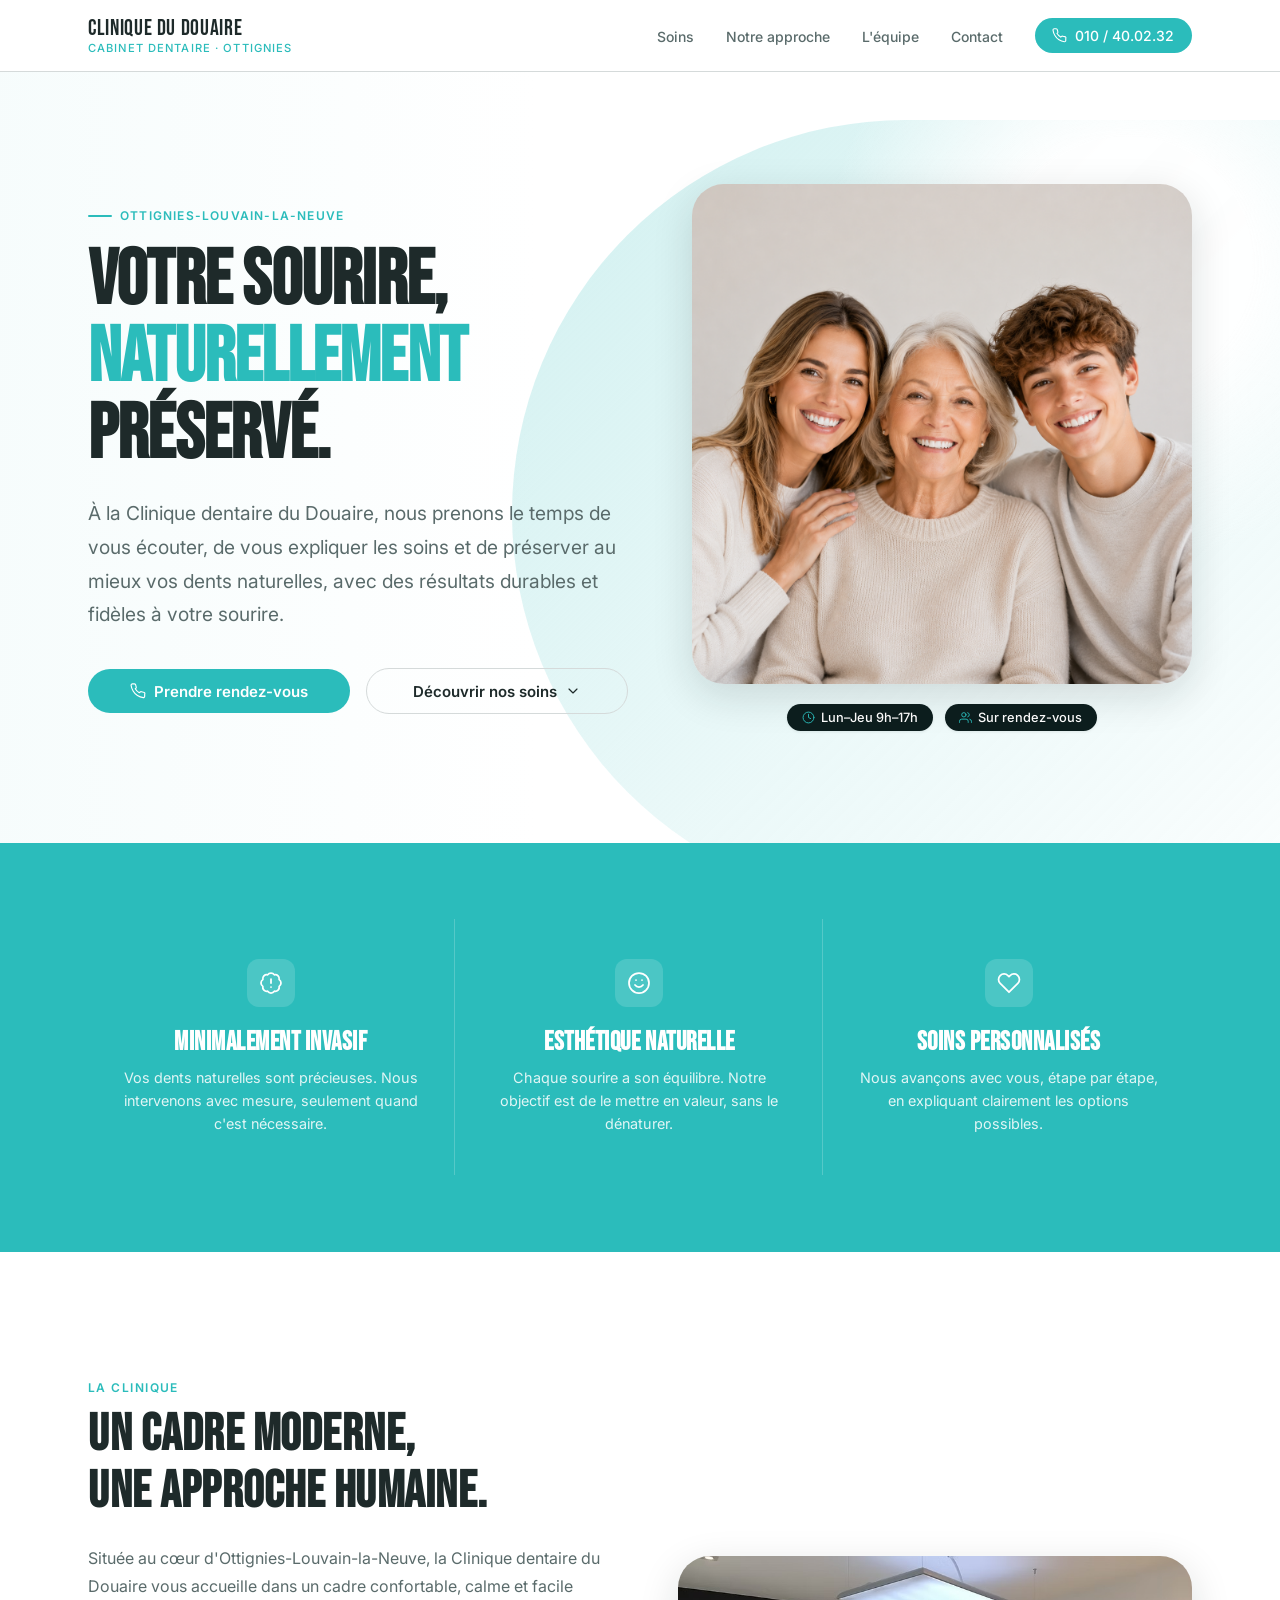
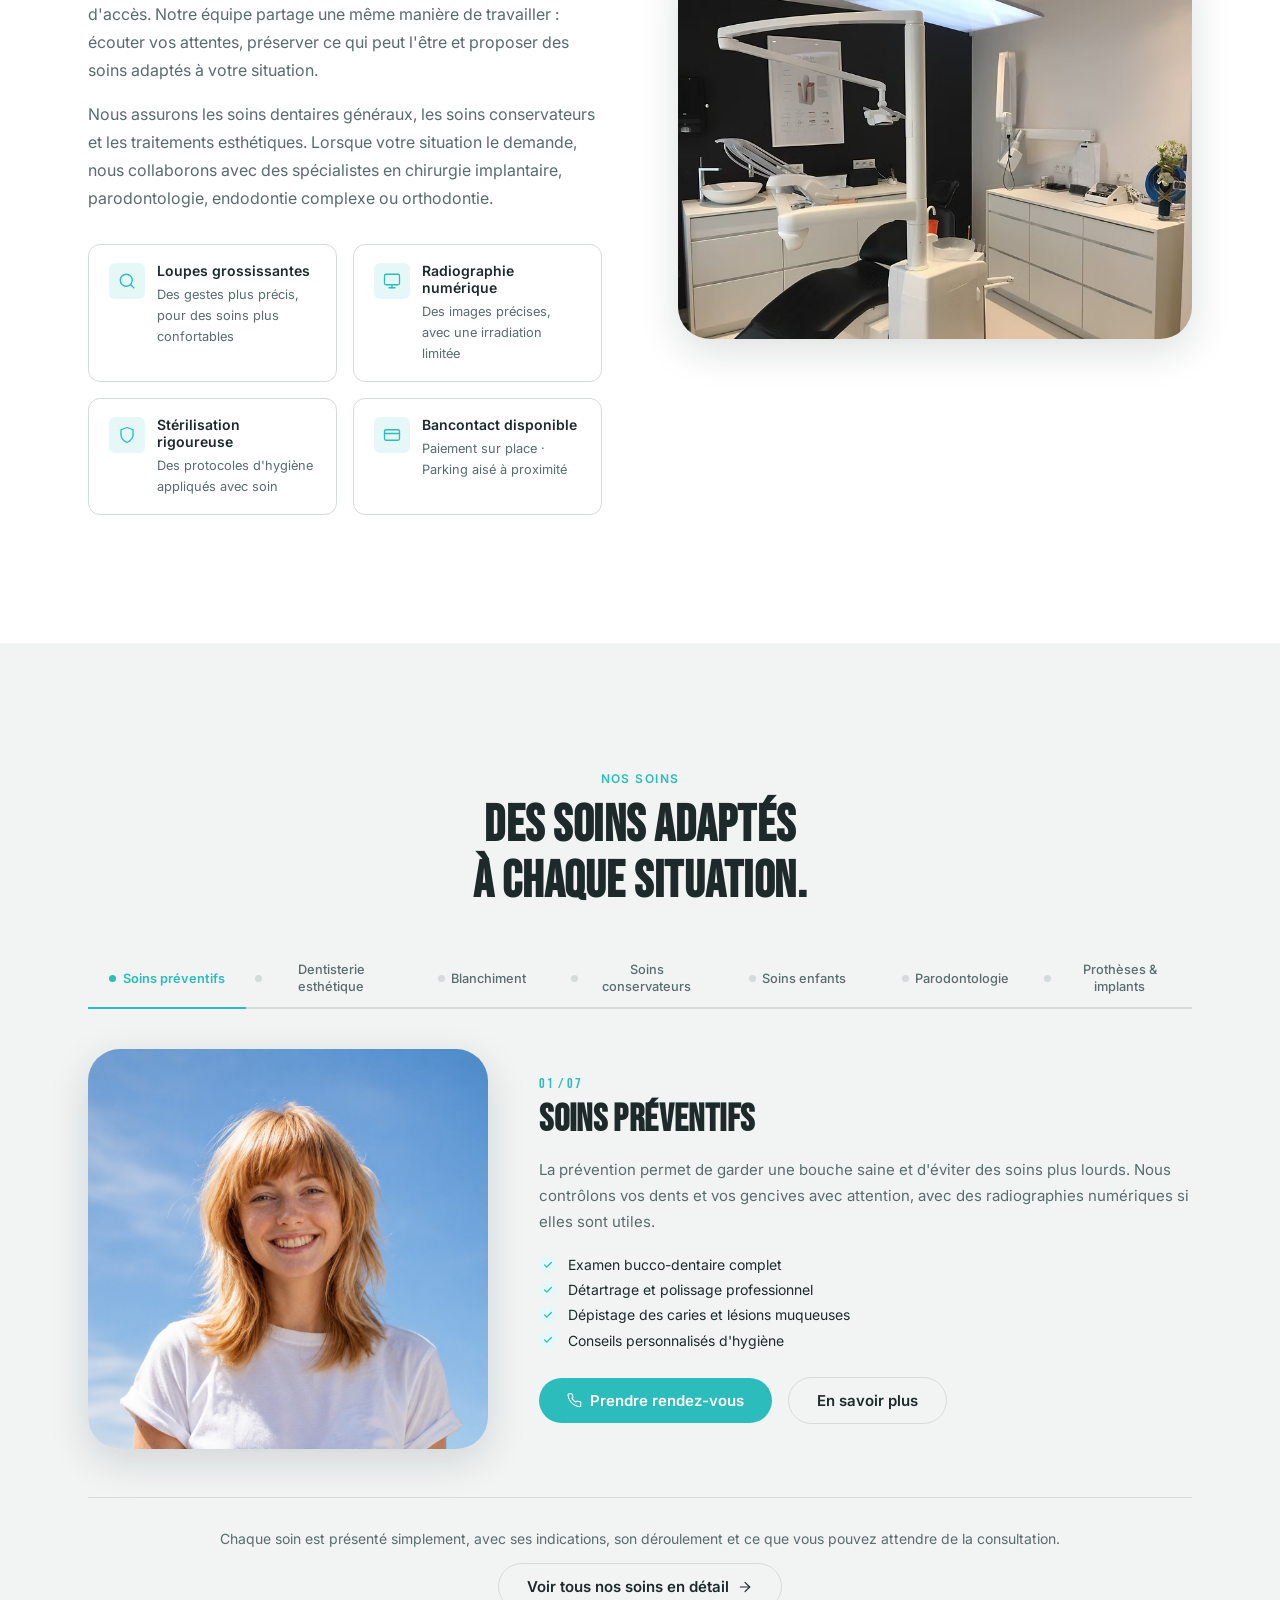
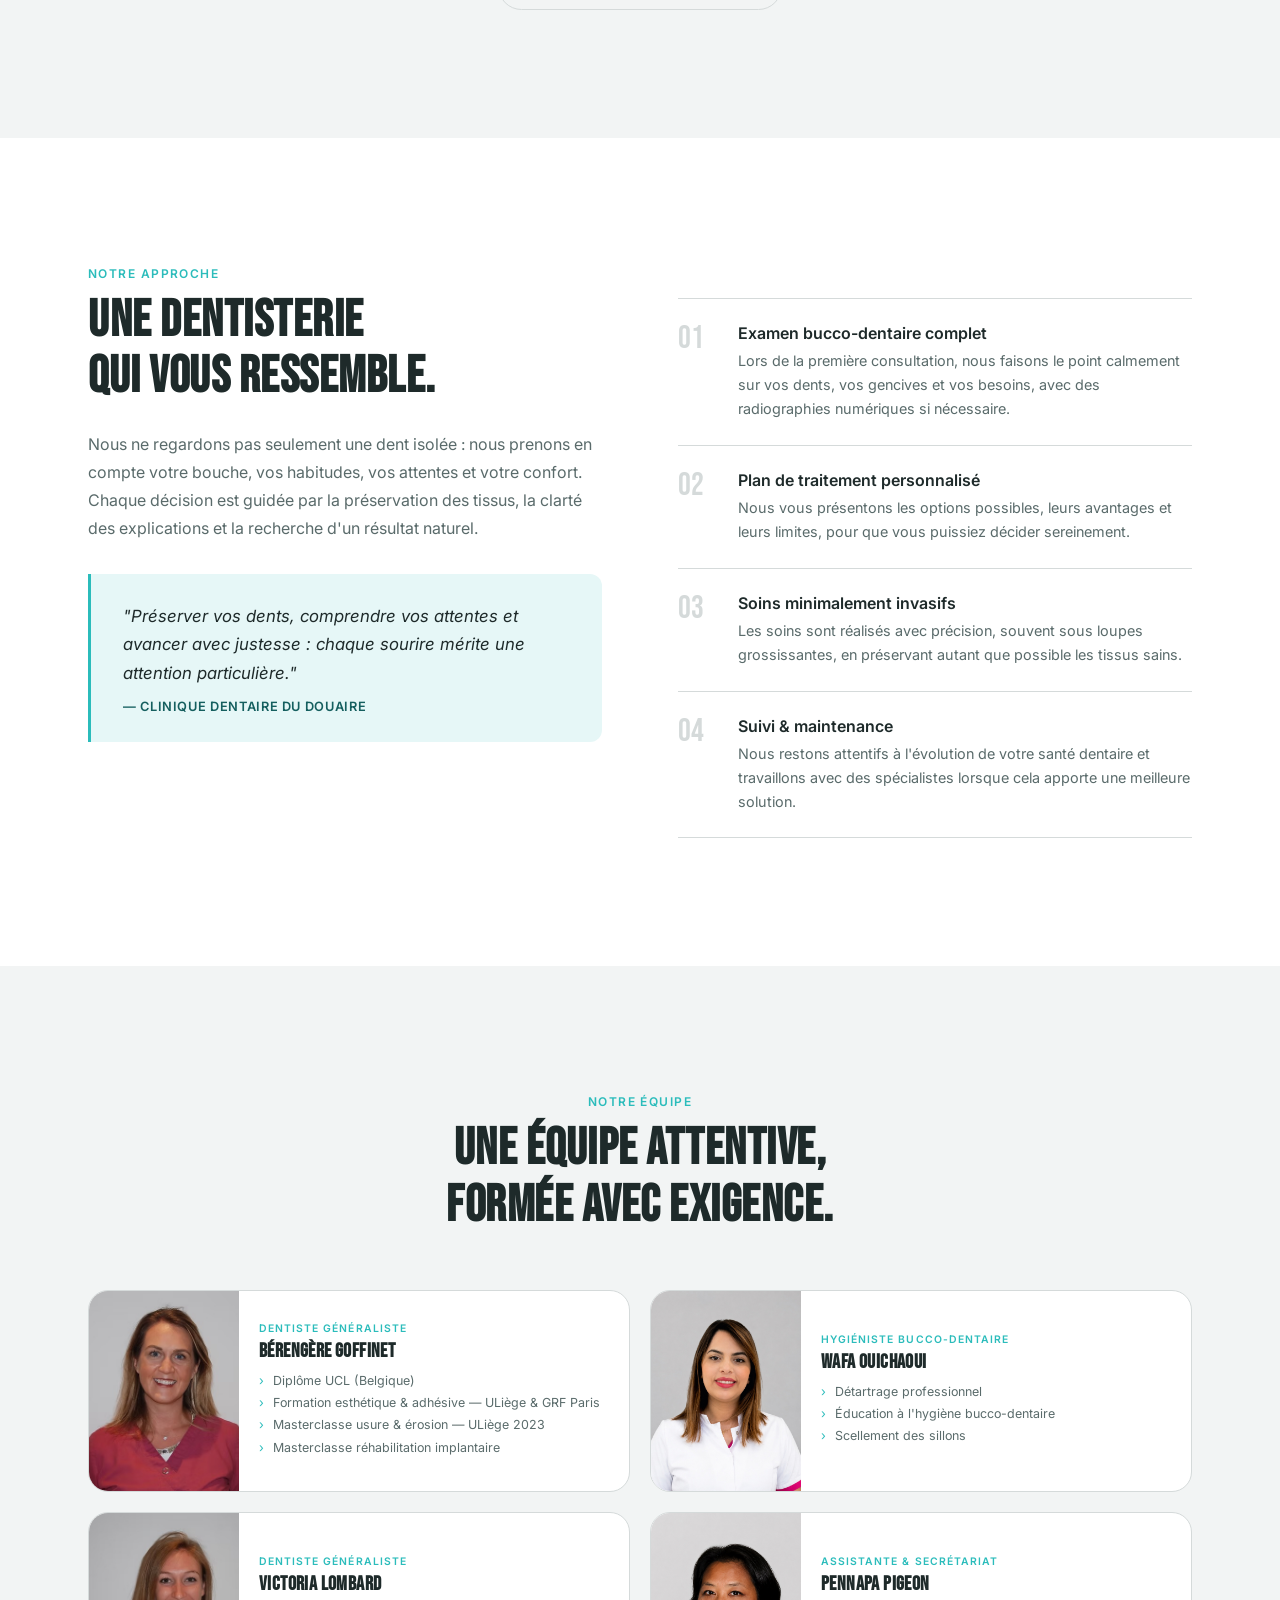
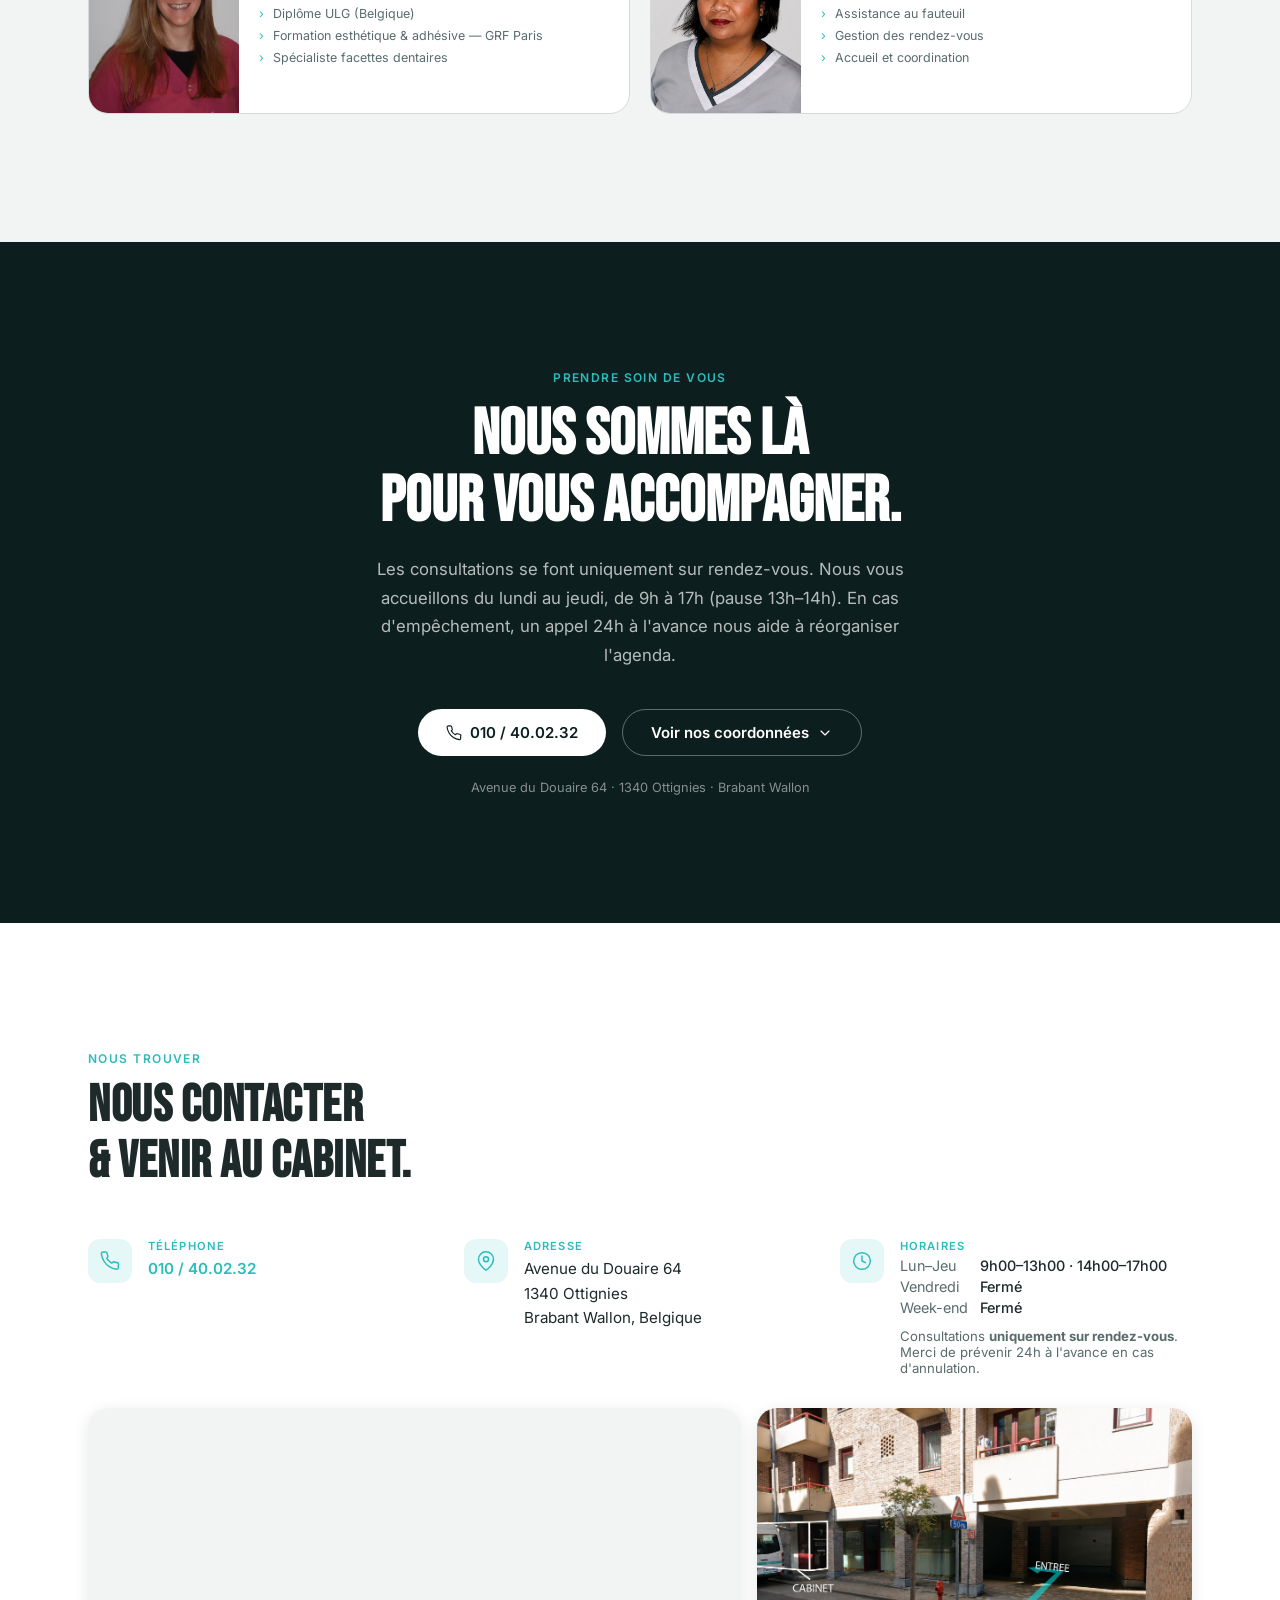
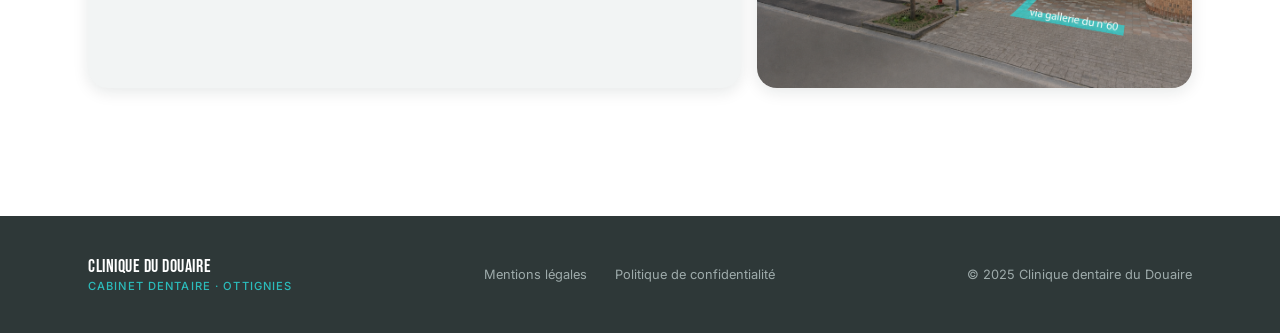
==== commit 2943eef9: "Refine hero badges and background arc" ====
--- a/index.html
+++ b/index.html
@@ -264,8 +264,8 @@
       content: '';
       position: absolute;
       z-index: 0;
-      inset: clamp(2rem, 5vw, 4rem) max(-10rem, -8vw) 0 46%;
-      border-radius: 260px 0 0 260px;
+      inset: clamp(1.5rem, 4vw, 3rem) max(-18rem, -14vw) -4rem 40%;
+      border-radius: 999px 0 0 999px;
       background:
         radial-gradient(circle at 65% 18%, rgba(255,255,255,.95) 0 14%, rgba(255,255,255,0) 34%),
         linear-gradient(135deg, rgba(43,188,187,.22), rgba(230,247,247,.8) 52%, rgba(255,255,255,.6));
@@ -371,11 +371,12 @@
       align-items: center;
       gap: .4rem;
       padding: .35rem .9rem;
-      background: var(--grey-50);
+      background: var(--dark-bg);
       border-radius: var(--radius-full);
       font-size: .8rem;
       font-weight: 500;
-      color: var(--text-muted);
+      color: var(--white);
+      box-shadow: var(--shadow-sm);
     }
     .badge svg { flex-shrink: 0; }
 
@@ -1172,8 +1173,8 @@
       .nav__burger { display: flex; }
 
       .hero::before {
-        inset: 18rem -35% 12% 12%;
-        border-radius: var(--radius-xl);
+        inset: 18rem -70% 8% 4%;
+        border-radius: 999px 0 0 999px;
       }
       .hero__img-wrap { max-width: 100%; aspect-ratio: 1 / 1; }
       .hero__title { font-size: clamp(3rem, 14vw, 4.45rem); }
@@ -1303,10 +1304,6 @@
             Lun–Jeu 9h–17h
           </span>
           <span class="badge">
-            <svg width="13" height="13" viewBox="0 0 24 24" color="var(--accent)" aria-hidden="true"><path d="M21 10c0 7-9 13-9 13S3 17 3 10a9 9 0 0 1 18 0z"/><circle cx="12" cy="10" r="3"/></svg>
-            Avenue du Douaire 64
-          </span>
-          <span class="badge">
             <svg width="13" height="13" viewBox="0 0 24 24" color="var(--accent)" aria-hidden="true"><path d="M17 21v-2a4 4 0 0 0-4-4H5a4 4 0 0 0-4 4v2"/><circle cx="9" cy="7" r="4"/><path d="M23 21v-2a4 4 0 0 0-3-3.87"/><path d="M16 3.13a4 4 0 0 1 0 7.75"/></svg>
             Sur rendez-vous
           </span>
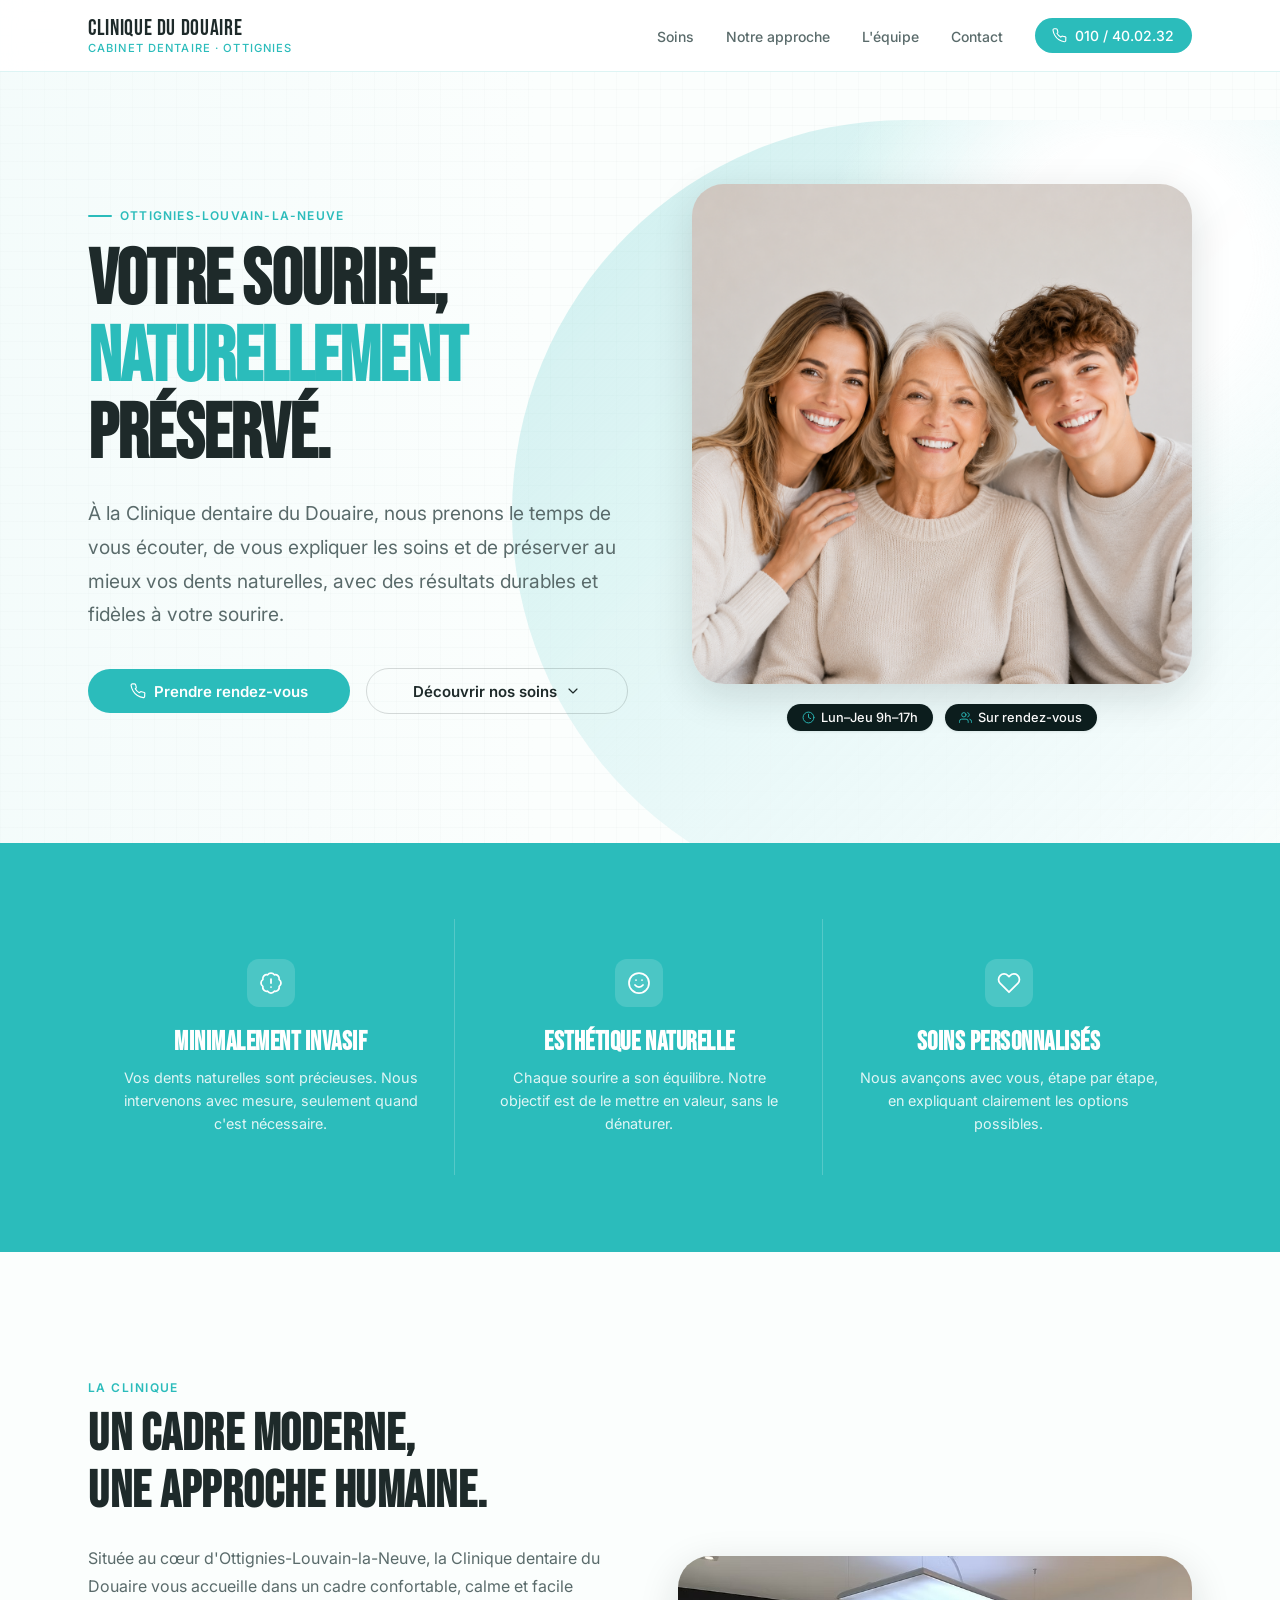
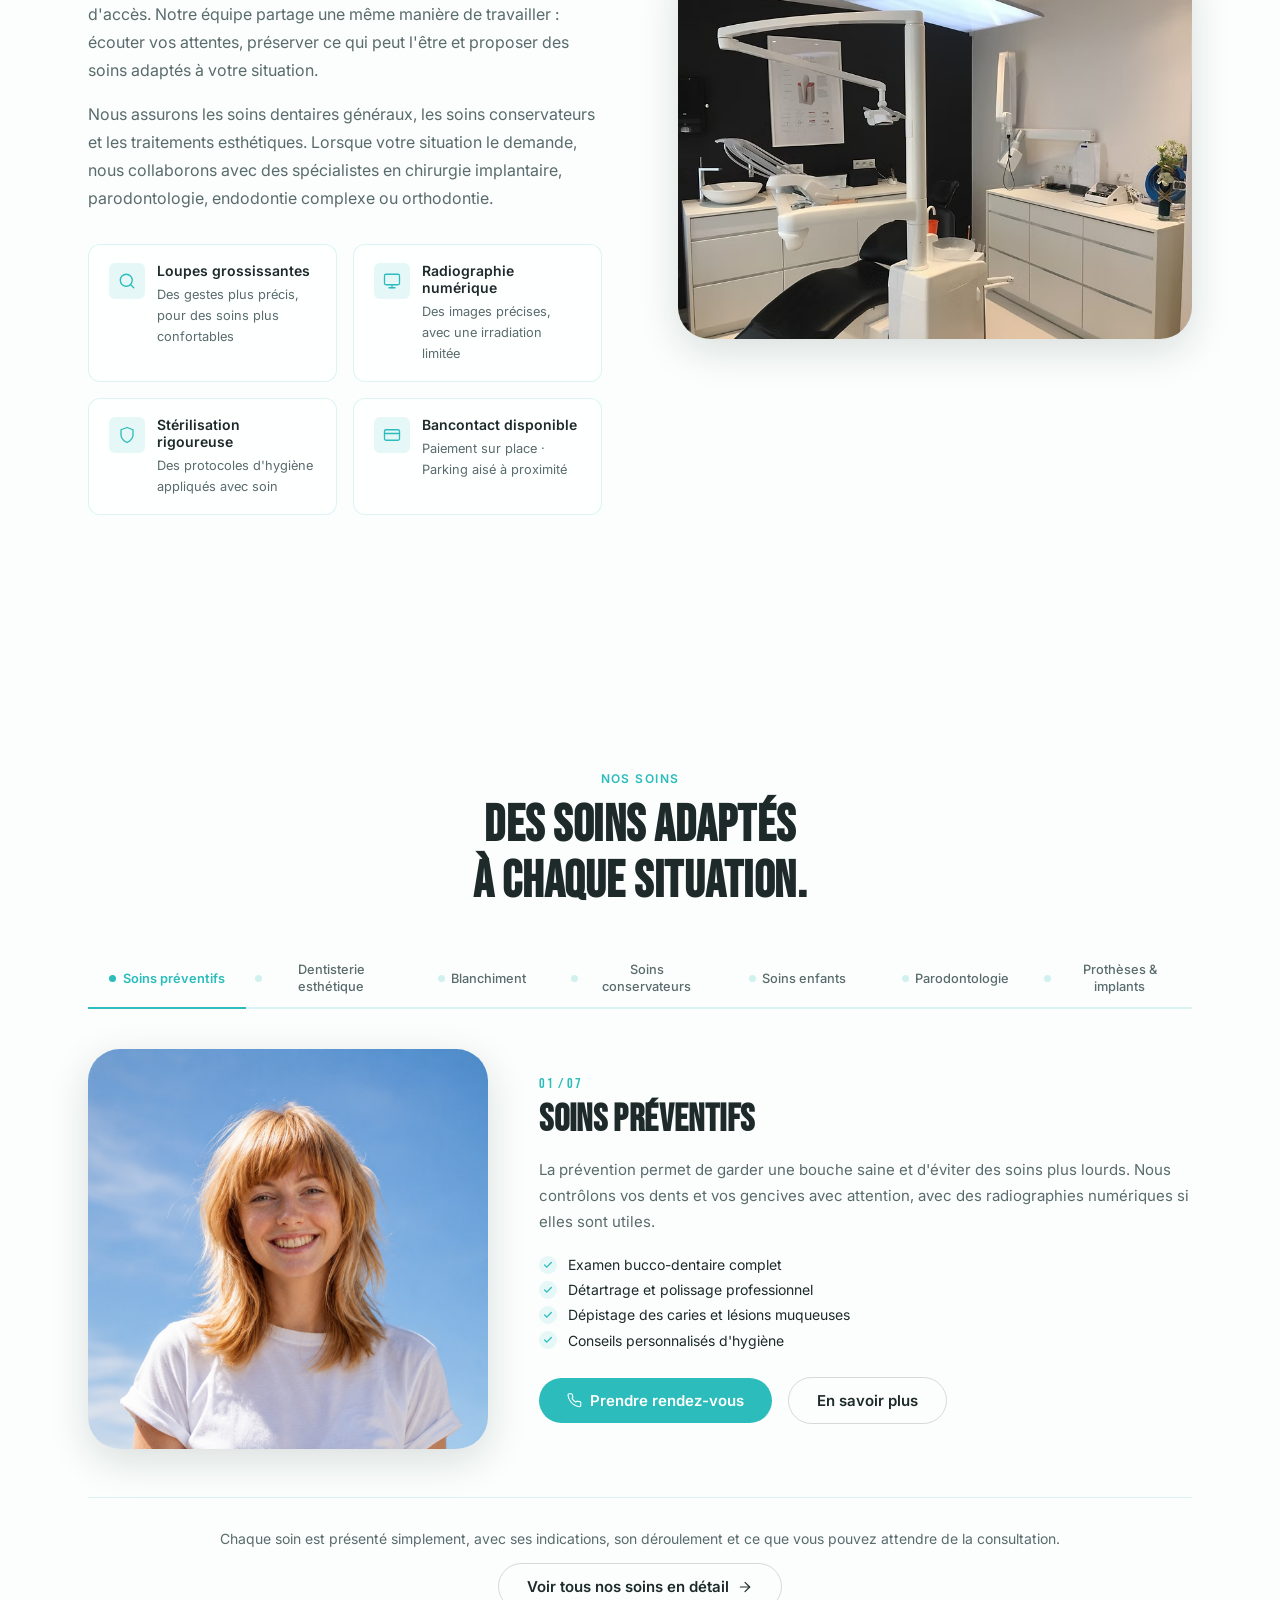
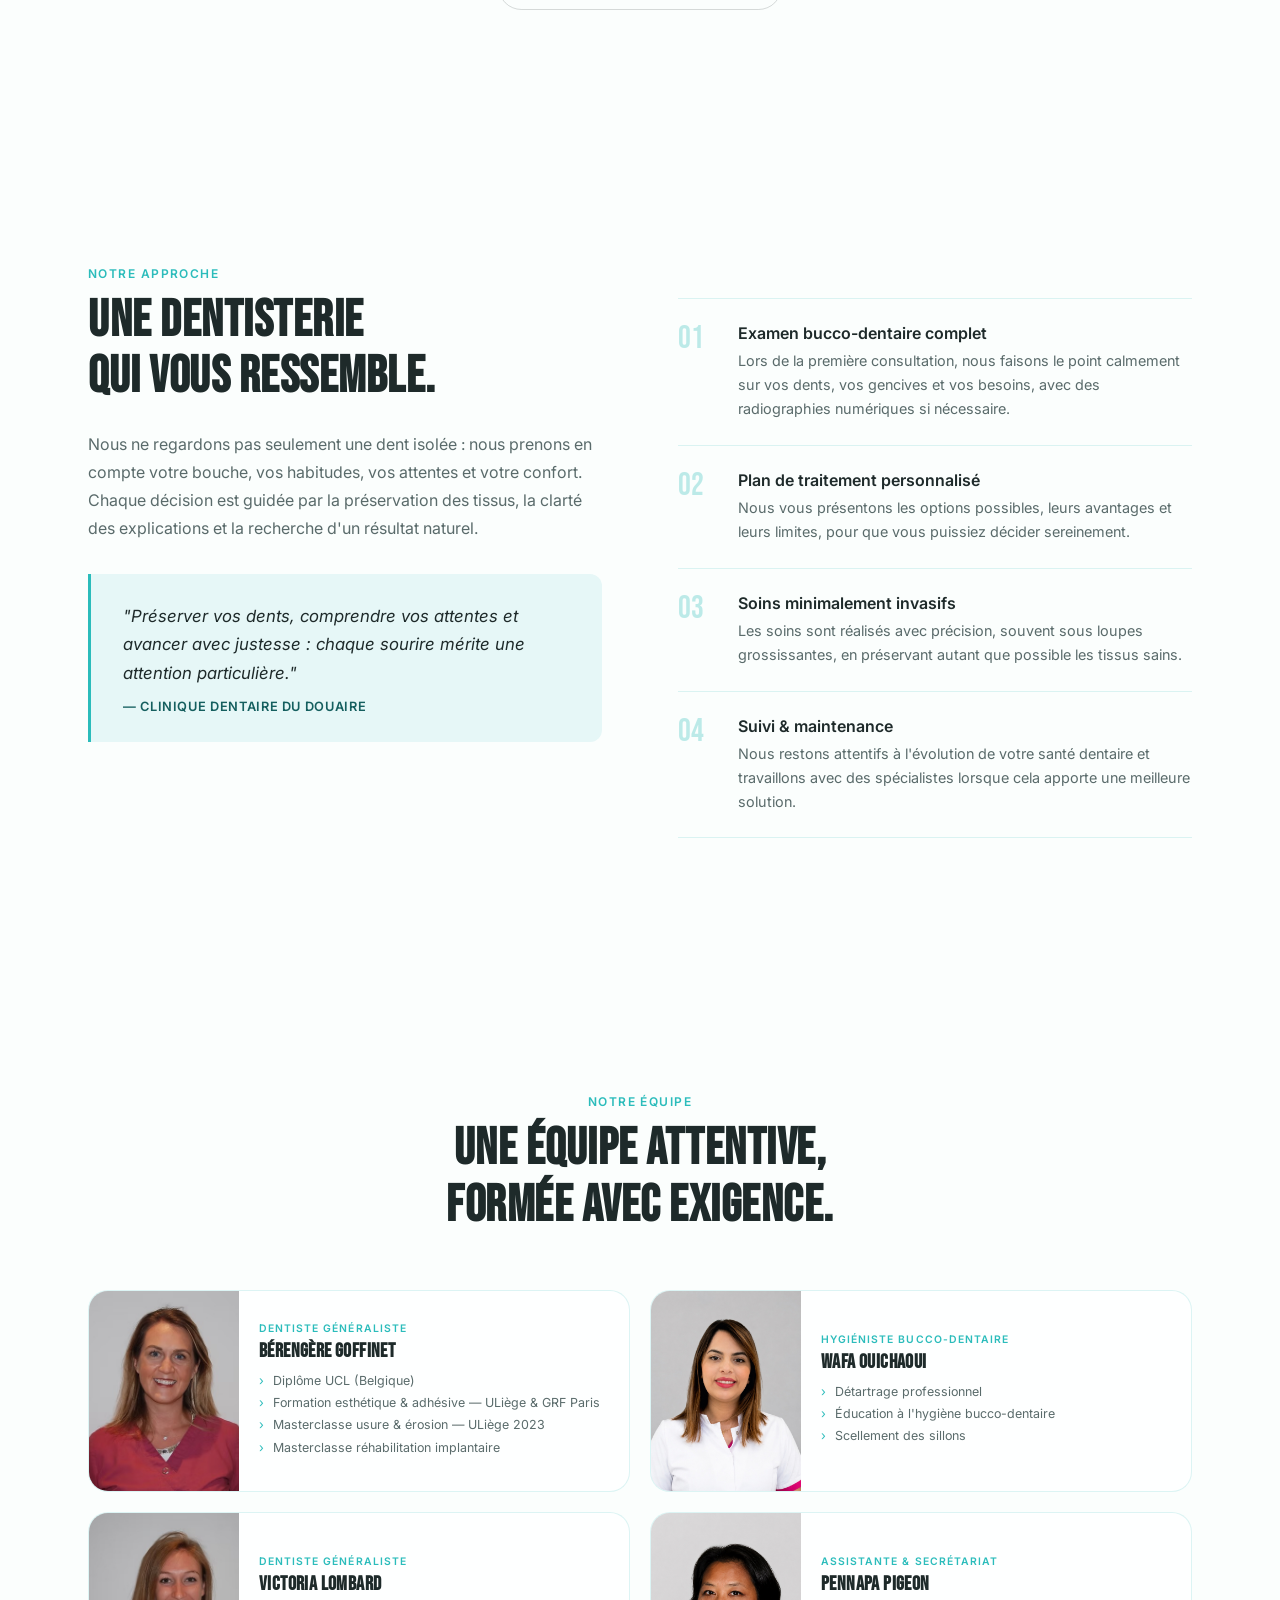
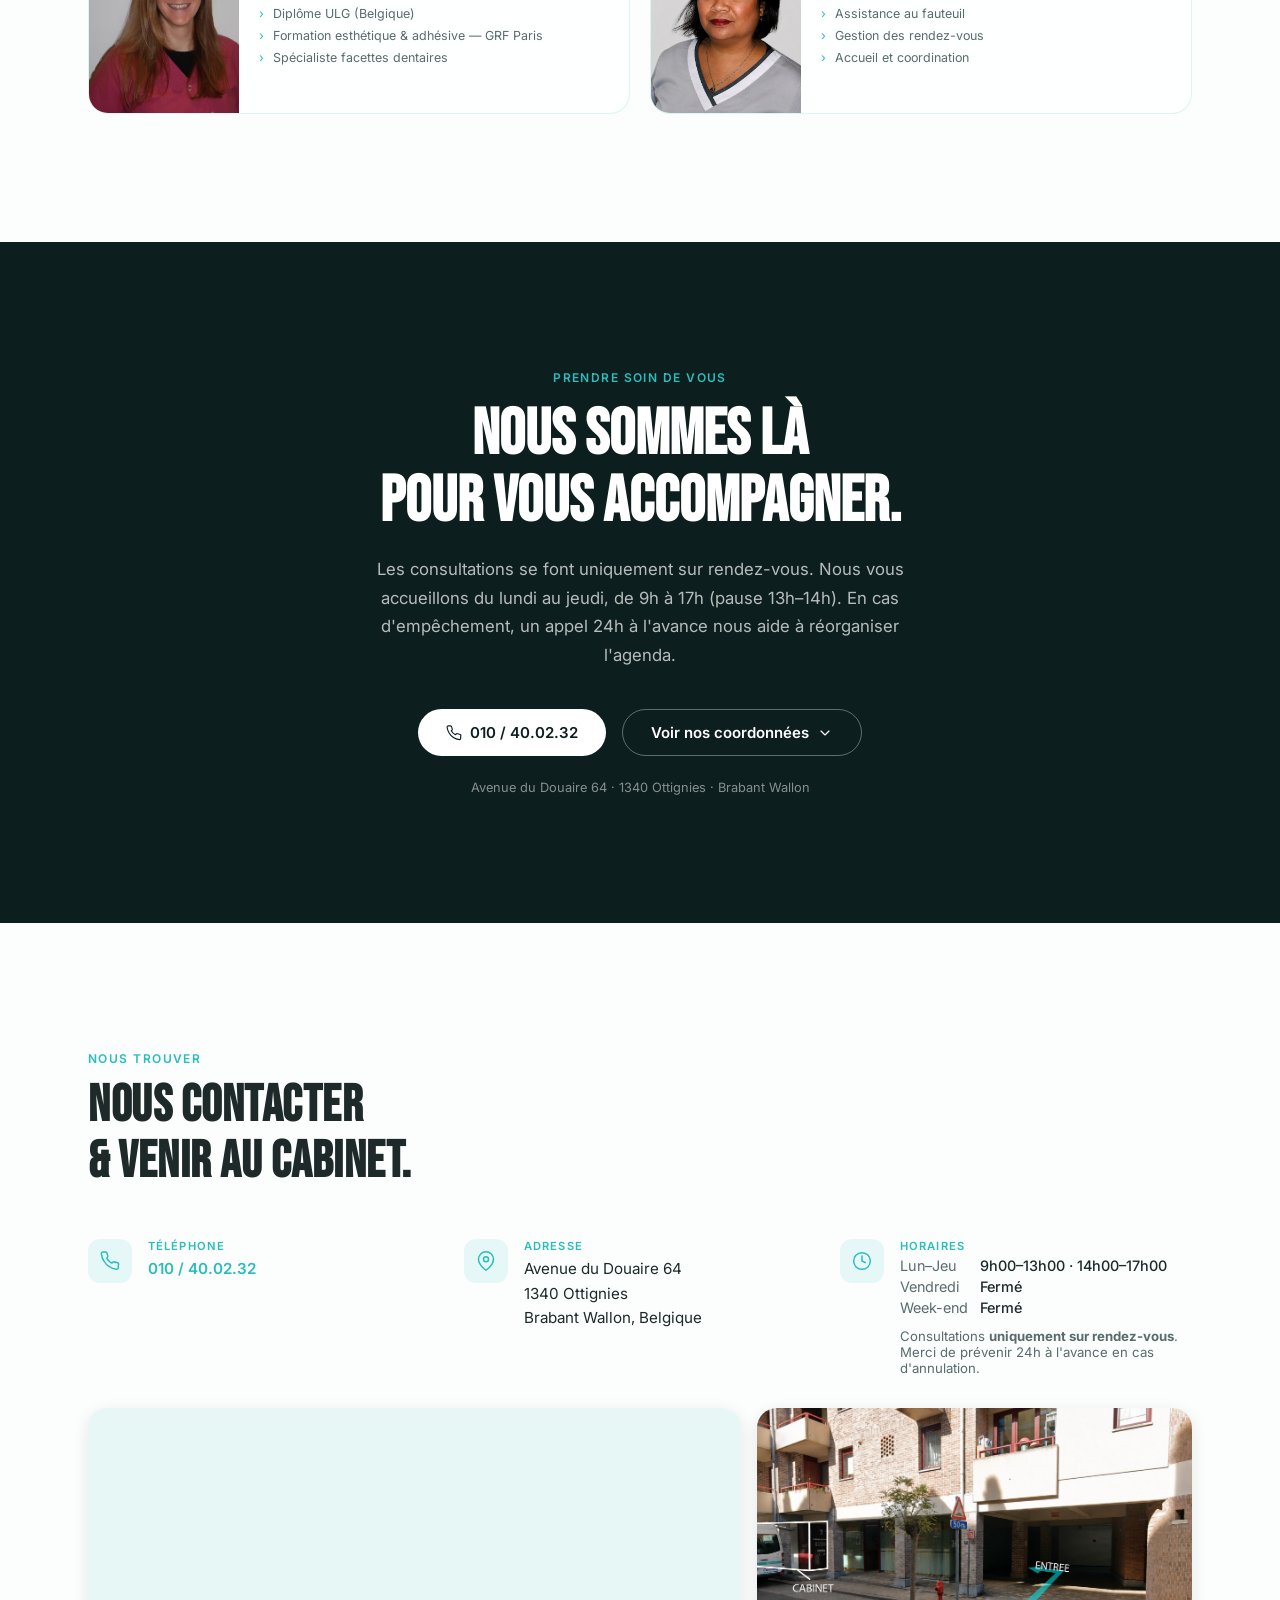
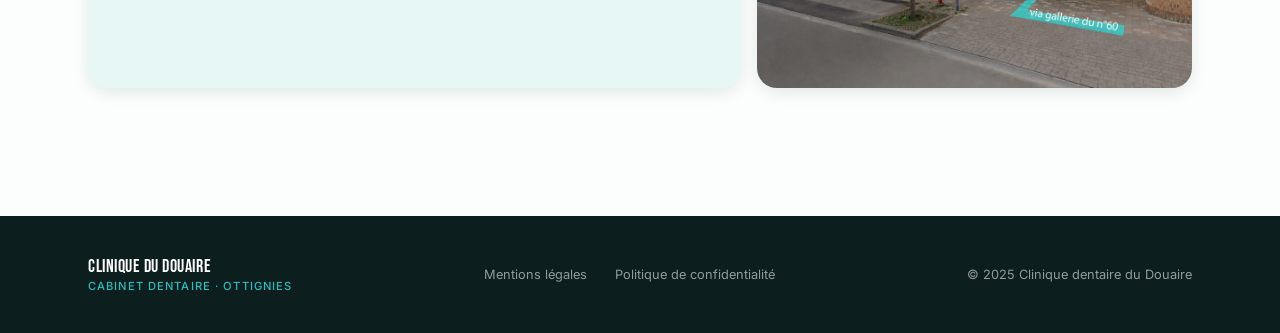
==== commit 8bc03b1f: "Unify site background treatment" ====
--- a/index.html
+++ b/index.html
@@ -88,6 +88,12 @@
       --accent-hover:  #229B9A;
       --accent-dark:   #155F5F;
       --dark-bg:       #0D1E1E;
+      --page-bg:       #FBFEFD;
+      --page-texture:
+        linear-gradient(90deg, rgba(230,247,247,.34) 0%, rgba(255,255,255,0) 42%),
+        repeating-linear-gradient(0deg, rgba(13,30,30,.018) 0 1px, transparent 1px 18px),
+        repeating-linear-gradient(90deg, rgba(13,30,30,.014) 0 1px, transparent 1px 22px),
+        var(--page-bg);
 
       --white:         #FFFFFF;
       --off-white:     #F8F9F9;
@@ -127,7 +133,8 @@
     body {
       font-family: var(--font-body);
       color: var(--text);
-      background: var(--white);
+      background: var(--page-texture);
+      background-attachment: fixed;
       -webkit-font-smoothing: antialiased;
     }
     img { display: block; max-width: 100%; }
@@ -142,7 +149,7 @@
       padding-inline: var(--pad);
     }
     .section { padding-block: var(--section-y); }
-    .section--alt { background: var(--grey-50); }
+    .section--alt { background: transparent; }
     .section--dark { background: var(--dark-bg); color: var(--white); }
 
     /* ─── REVEAL ANIMATIONS ──────────────────────────────────── */
@@ -166,7 +173,7 @@
       background: rgba(255,255,255,.92);
       backdrop-filter: blur(12px);
       -webkit-backdrop-filter: blur(12px);
-      border-bottom: 1px solid var(--grey-200);
+      border-bottom: 1px solid rgba(43,188,187,.16);
       padding-block: 1rem;
     }
     .nav__inner {
@@ -256,9 +263,7 @@
       position: relative;
       padding-block: clamp(4rem, 10vw, 7rem);
       overflow: hidden;
-      background:
-        linear-gradient(90deg, rgba(230,247,247,.35) 0%, rgba(255,255,255,0) 42%),
-        var(--white);
+      background: transparent;
     }
     .hero::before {
       content: '';
@@ -353,7 +358,7 @@
     .btn--ghost {
       background: transparent;
       color: var(--text);
-      border: 1.5px solid var(--grey-200);
+      border: 1.5px solid rgba(13,30,30,.16);
     }
     .btn--ghost:hover {
       border-color: var(--accent);
@@ -539,8 +544,8 @@
       margin-top: 2rem;
     }
     .feature-card {
-      background: var(--white);
-      border: 1px solid var(--grey-200);
+      background: rgba(255,255,255,.7);
+      border: 1px solid rgba(43,188,187,.16);
       border-radius: var(--radius-md);
       padding: 1.1rem 1.25rem;
       display: flex;
@@ -588,7 +593,7 @@
       flex-wrap: nowrap;
       gap: 0;
       margin-bottom: 2.5rem;
-      border-bottom: 2px solid var(--grey-200);
+      border-bottom: 2px solid rgba(43,188,187,.16);
       padding-bottom: 0;
     }
     .tab-btn {
@@ -622,7 +627,7 @@
       width: 7px;
       height: 7px;
       border-radius: 50%;
-      background: var(--grey-200);
+      background: rgba(43,188,187,.2);
       flex-shrink: 0;
       transition: background .2s;
     }
@@ -666,8 +671,8 @@
       align-items: center;
       justify-content: center;
       border-radius: var(--radius-full);
-      background: var(--white);
-      border: 1px solid var(--grey-200);
+      background: rgba(255,255,255,.76);
+      border: 1px solid rgba(43,188,187,.18);
       color: var(--text);
       box-shadow: var(--shadow-sm);
       transition: color .2s, border-color .2s, box-shadow .2s;
@@ -764,7 +769,7 @@
       text-align: center;
       margin-top: 3rem;
       padding-top: 2rem;
-      border-top: 1px solid var(--grey-200);
+      border-top: 1px solid rgba(43,188,187,.16);
     }
     .tabs-footer p {
       font-size: .875rem;
@@ -784,13 +789,13 @@
       display: flex;
       gap: 1.25rem;
       padding-block: 1.5rem;
-      border-bottom: 1px solid var(--grey-200);
-    }
-    .philosophy__step:first-child { border-top: 1px solid var(--grey-200); }
+      border-bottom: 1px solid rgba(43,188,187,.16);
+    }
+    .philosophy__step:first-child { border-top: 1px solid rgba(43,188,187,.16); }
     .philosophy__step-num {
       font-family: var(--font-display);
       font-size: 2rem;
-      color: var(--grey-200);
+      color: rgba(43,188,187,.3);
       line-height: 1;
       min-width: 2.5rem;
     }
@@ -842,8 +847,8 @@
     .team-card {
       display: flex;
       flex-direction: row;
-      background: var(--white);
-      border: 1px solid var(--grey-200);
+      background: rgba(255,255,255,.7);
+      border: 1px solid rgba(43,188,187,.16);
       border-radius: var(--radius-lg);
       overflow: hidden;
       transition: box-shadow .25s, border-color .25s;
@@ -855,7 +860,7 @@
     .team-card__avatar {
       width: 150px;
       flex-shrink: 0;
-      background: var(--grey-50);
+      background: rgba(43,188,187,.1);
       overflow: hidden;
     }
     .team-card__avatar img {
@@ -950,7 +955,7 @@
       color: var(--dark-bg);
     }
     .btn--white:hover {
-      background: var(--grey-50);
+      background: var(--accent-light);
     }
     .btn--outline-white {
       background: transparent;
@@ -1025,7 +1030,7 @@
       border-radius: var(--radius-lg);
       overflow: hidden;
       box-shadow: var(--shadow-md);
-      background: var(--grey-50);
+      background: rgba(43,188,187,.1);
       min-height: 280px;
     }
     .contact__map iframe {
@@ -1072,7 +1077,7 @@
 
     /* ─── FOOTER ─────────────────────────────────────────────── */
     .footer {
-      background: var(--grey-800);
+      background: var(--dark-bg);
       padding-block: 2.5rem;
     }
     .footer__inner {
@@ -1105,13 +1110,13 @@
     }
     .footer__links a {
       font-size: .8rem;
-      color: var(--grey-400);
+      color: rgba(255,255,255,.55);
       transition: color .2s;
     }
     .footer__links a:hover { color: var(--white); }
     .footer__copy {
       font-size: .8rem;
-      color: var(--grey-400);
+      color: rgba(255,255,255,.55);
     }
 
     /* ─── MOBILE NAV ─────────────────────────────────────────── */
@@ -1120,7 +1125,7 @@
       flex-direction: column;
       gap: 0;
       padding-block: 1rem;
-      border-top: 1px solid var(--grey-200);
+      border-top: 1px solid rgba(43,188,187,.16);
       margin-top: .5rem;
     }
     .nav__mobile.open { display: flex; }
@@ -1129,7 +1134,7 @@
       font-size: .95rem;
       font-weight: 500;
       color: var(--text-muted);
-      border-bottom: 1px solid var(--grey-50);
+      border-bottom: 1px solid rgba(43,188,187,.12);
       transition: color .2s;
     }
     .nav__mobile a:hover { color: var(--accent); }
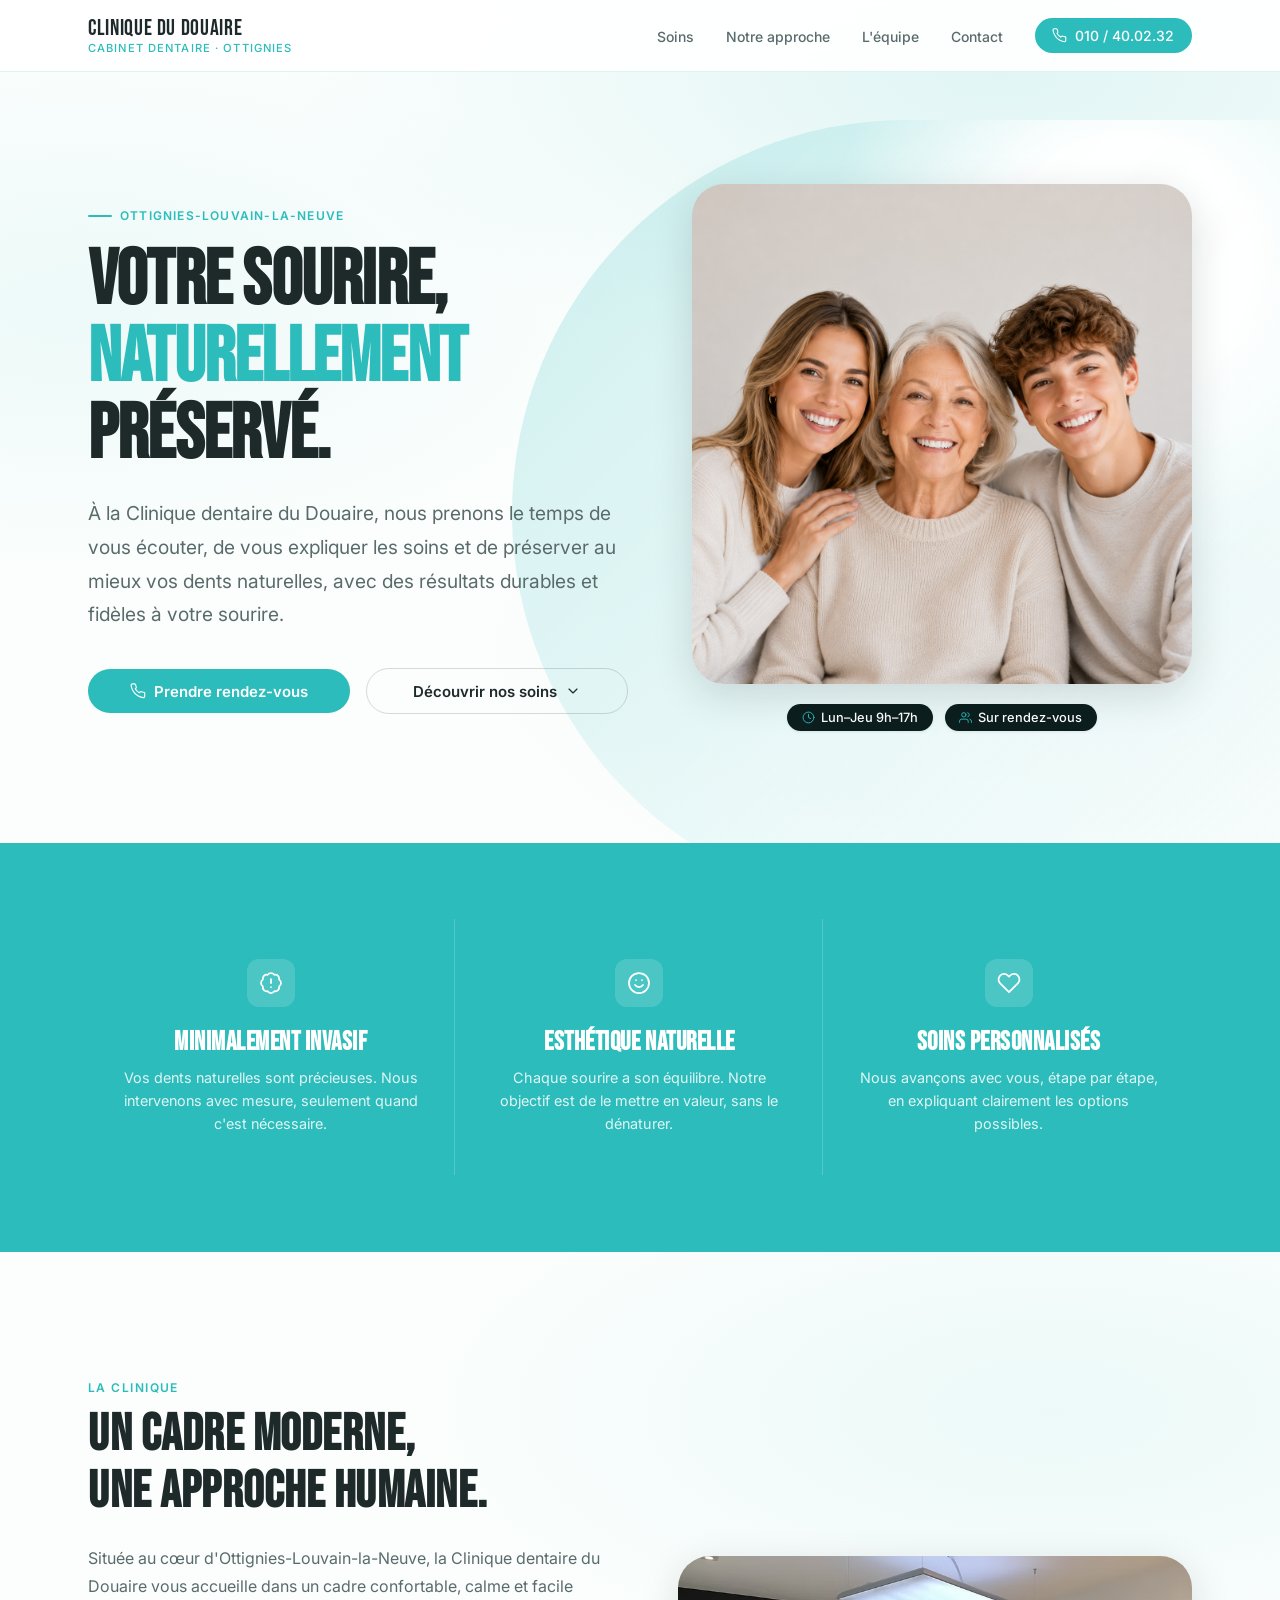
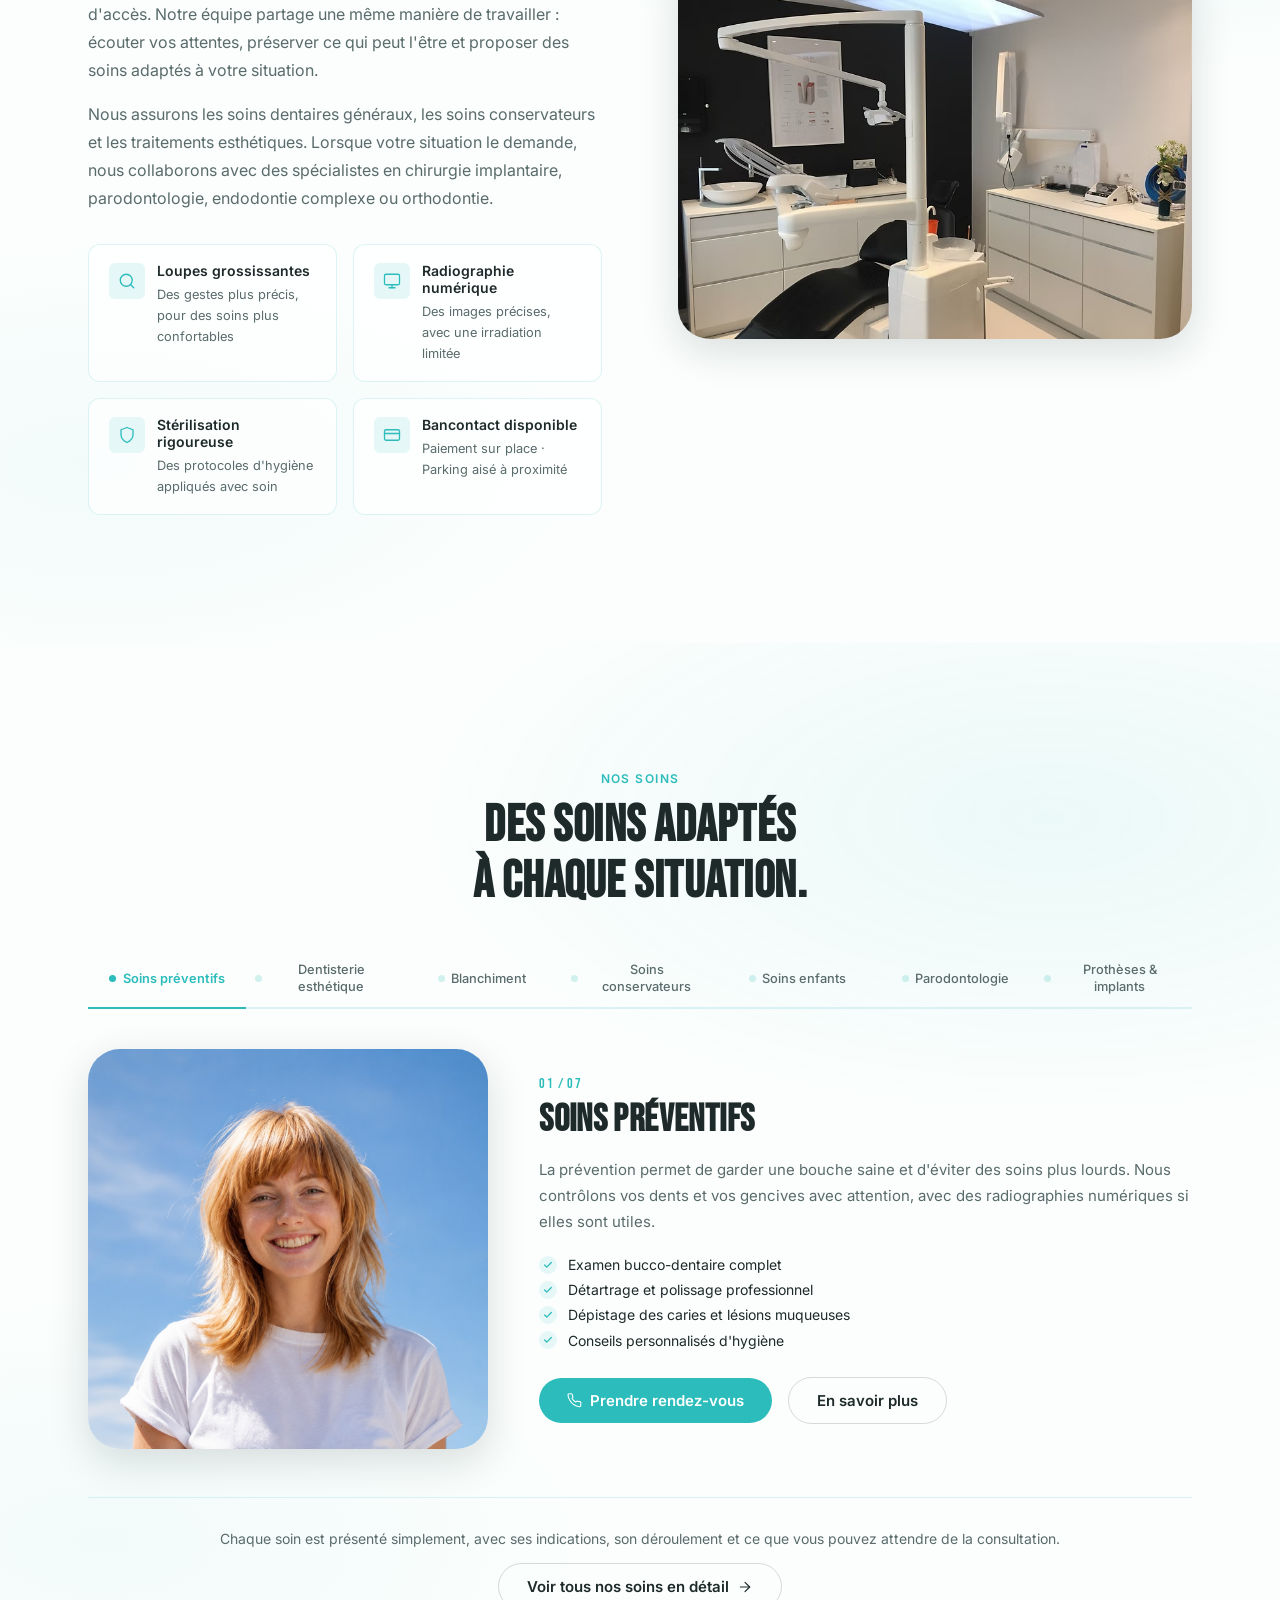
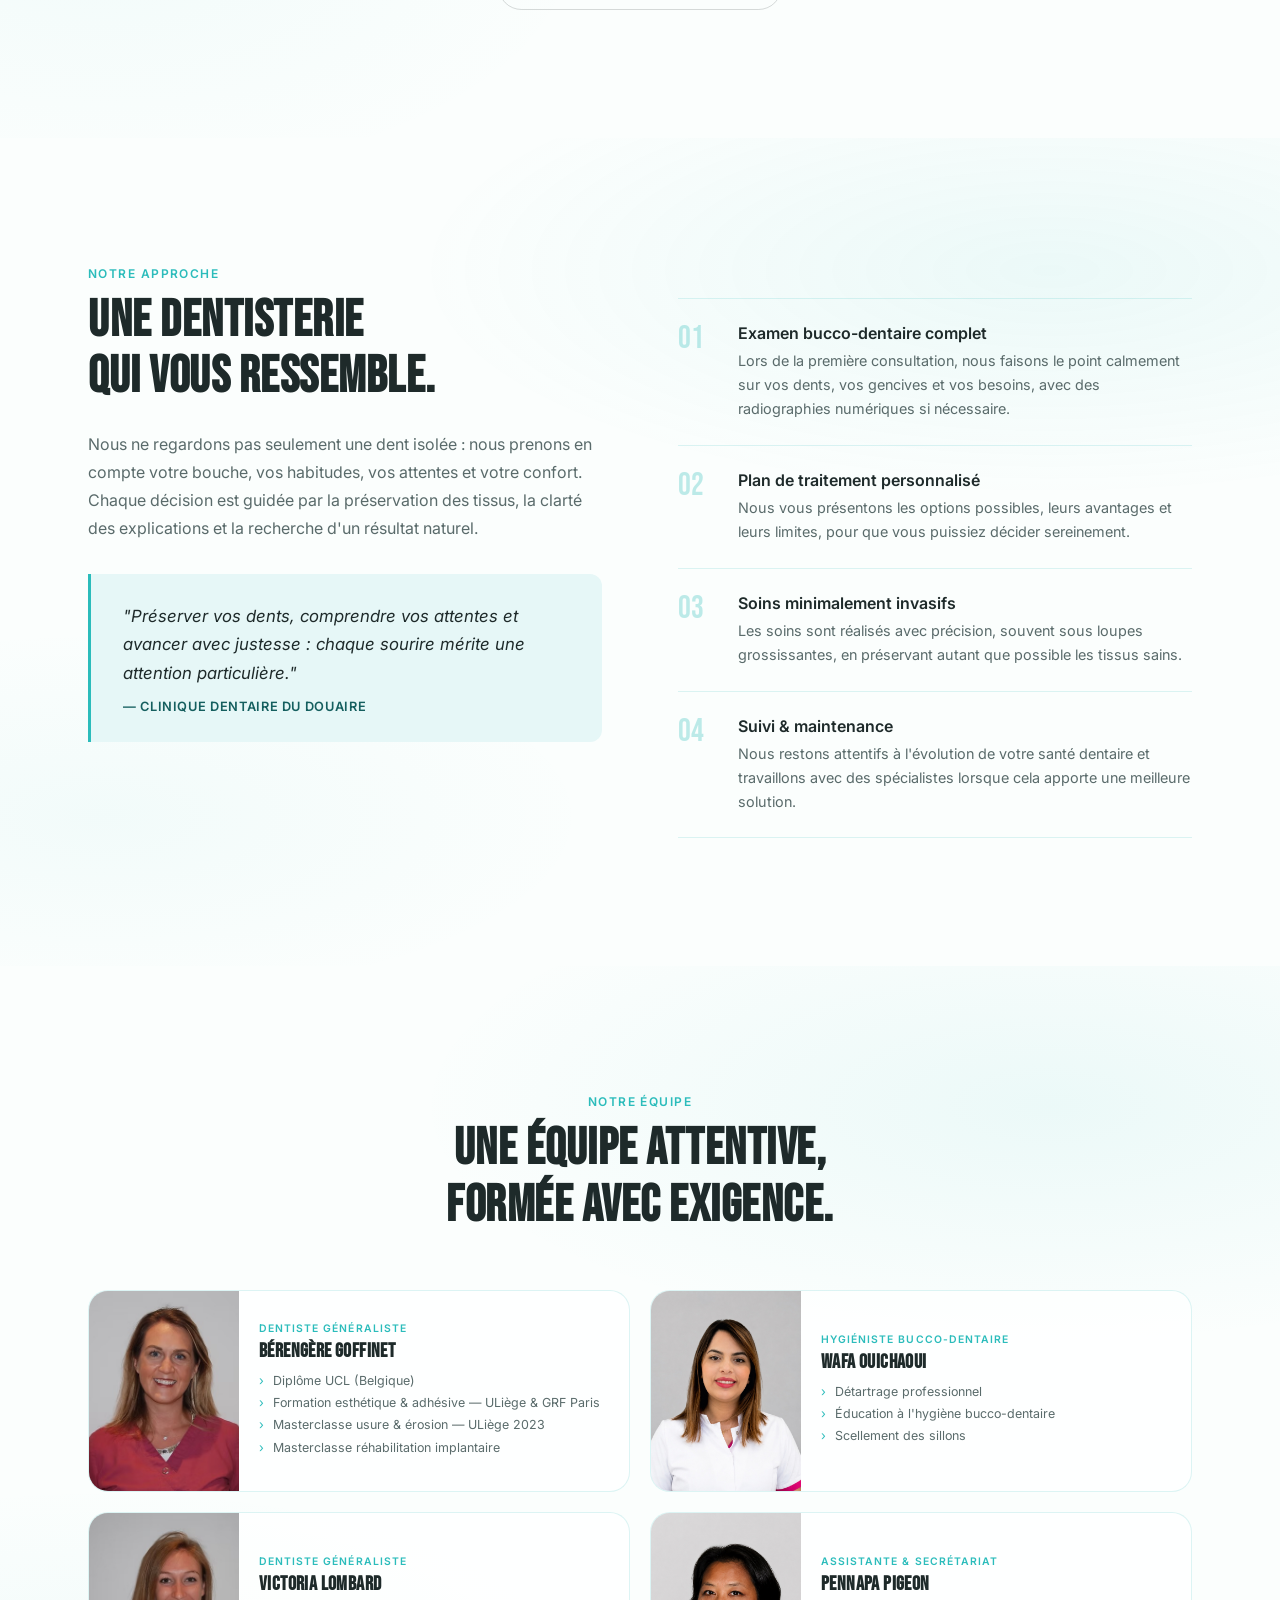
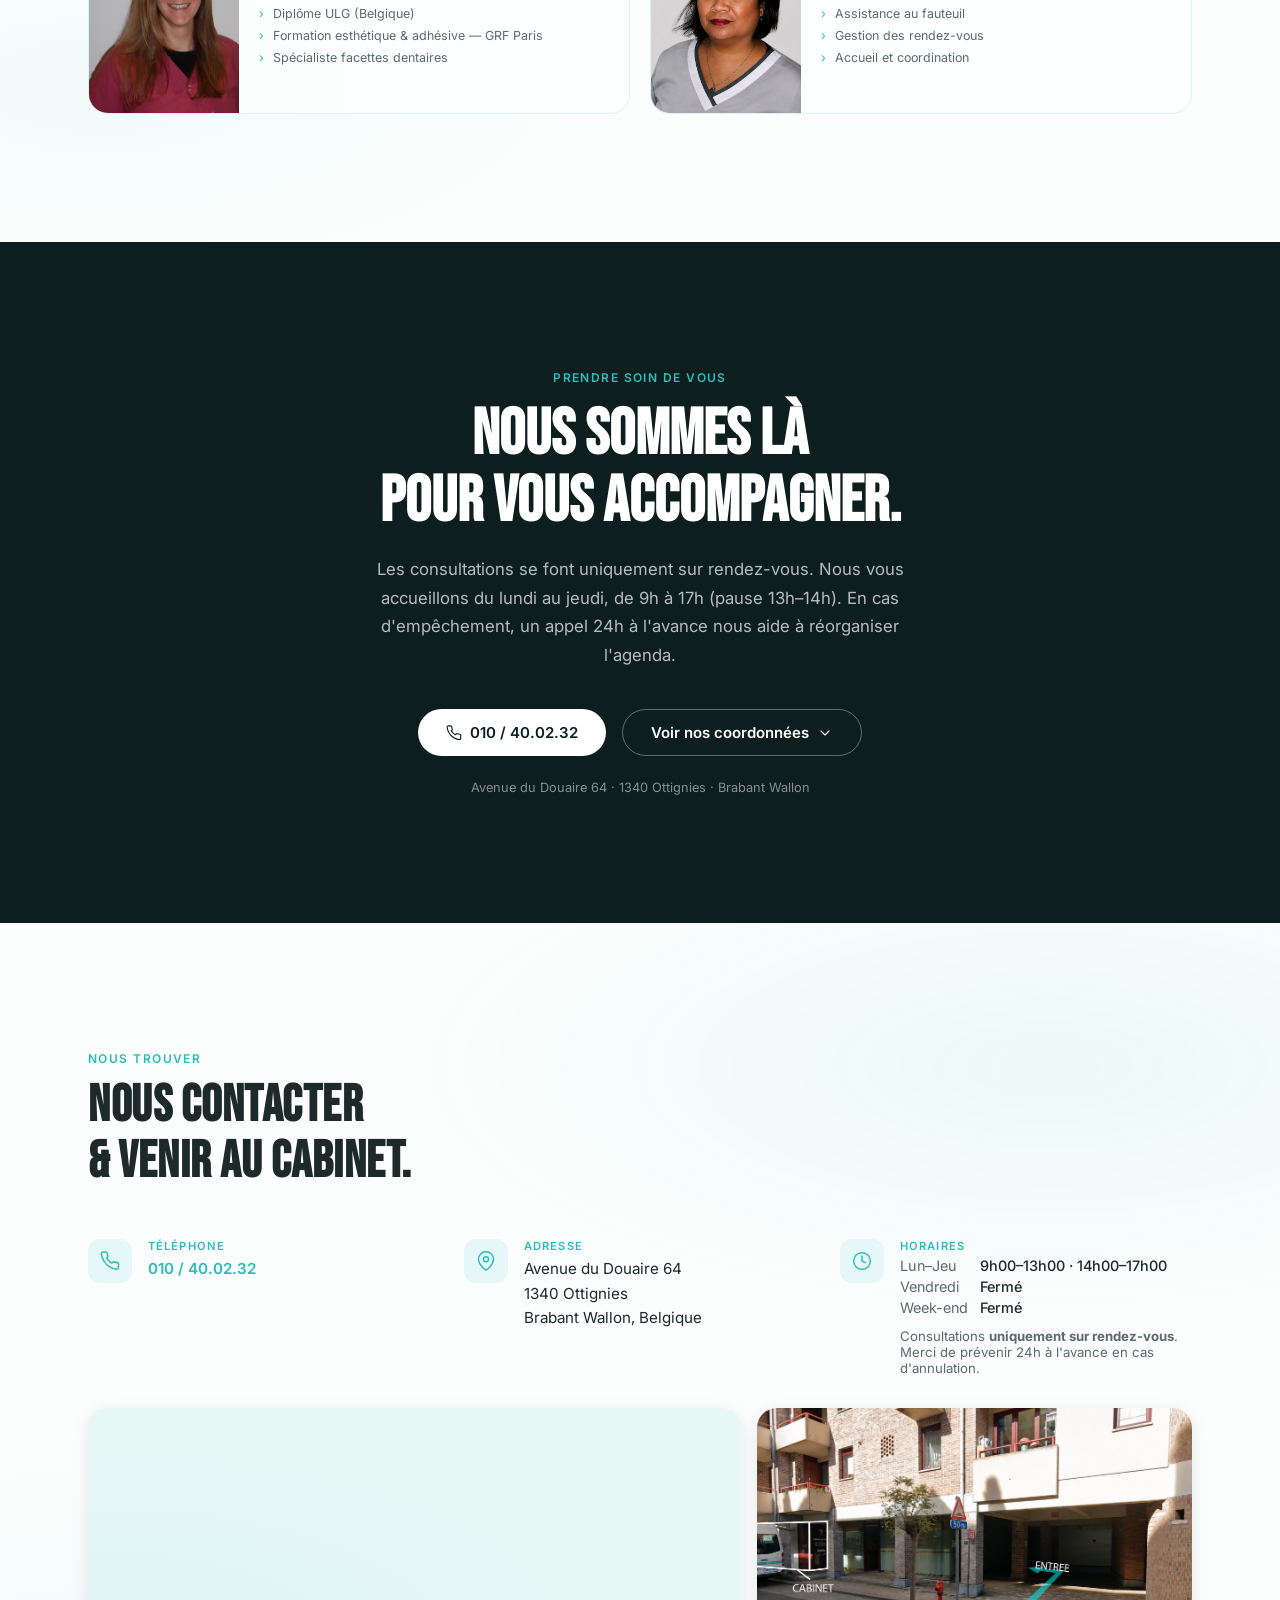
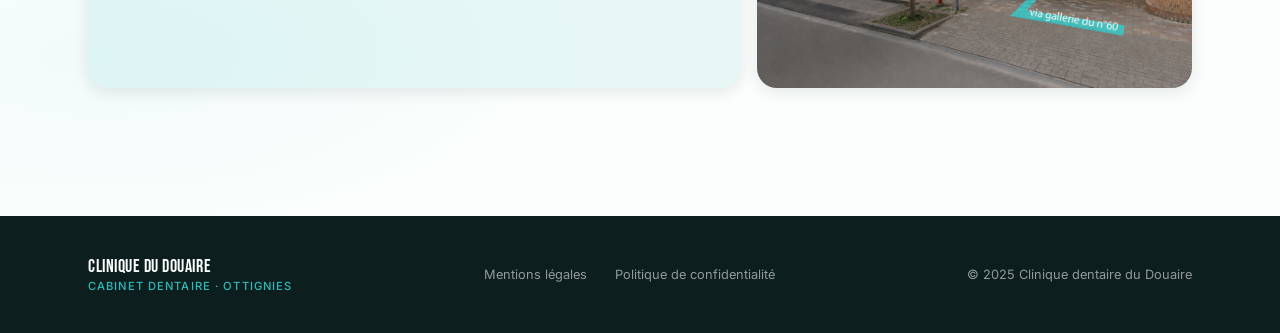
==== commit 06a4fdd0: "Try luminous section backgrounds" ====
--- a/index.html
+++ b/index.html
@@ -90,9 +90,9 @@
       --dark-bg:       #0D1E1E;
       --page-bg:       #FBFEFD;
       --page-texture:
-        linear-gradient(90deg, rgba(230,247,247,.34) 0%, rgba(255,255,255,0) 42%),
-        repeating-linear-gradient(0deg, rgba(13,30,30,.018) 0 1px, transparent 1px 18px),
-        repeating-linear-gradient(90deg, rgba(13,30,30,.014) 0 1px, transparent 1px 22px),
+        radial-gradient(ellipse 90% 55% at 78% 8%, rgba(43,188,187,.13), transparent 62%),
+        radial-gradient(ellipse 70% 48% at 6% 34%, rgba(43,188,187,.07), transparent 62%),
+        radial-gradient(ellipse 80% 50% at 88% 72%, rgba(21,95,95,.055), transparent 64%),
         var(--page-bg);
 
       --white:         #FFFFFF;
@@ -149,6 +149,11 @@
       padding-inline: var(--pad);
     }
     .section { padding-block: var(--section-y); }
+    .section:not(.section--dark) {
+      background:
+        radial-gradient(ellipse 80% 44% at 82% 16%, rgba(43,188,187,.075), transparent 62%),
+        radial-gradient(ellipse 64% 38% at 8% 82%, rgba(43,188,187,.045), transparent 60%);
+    }
     .section--alt { background: transparent; }
     .section--dark { background: var(--dark-bg); color: var(--white); }
 
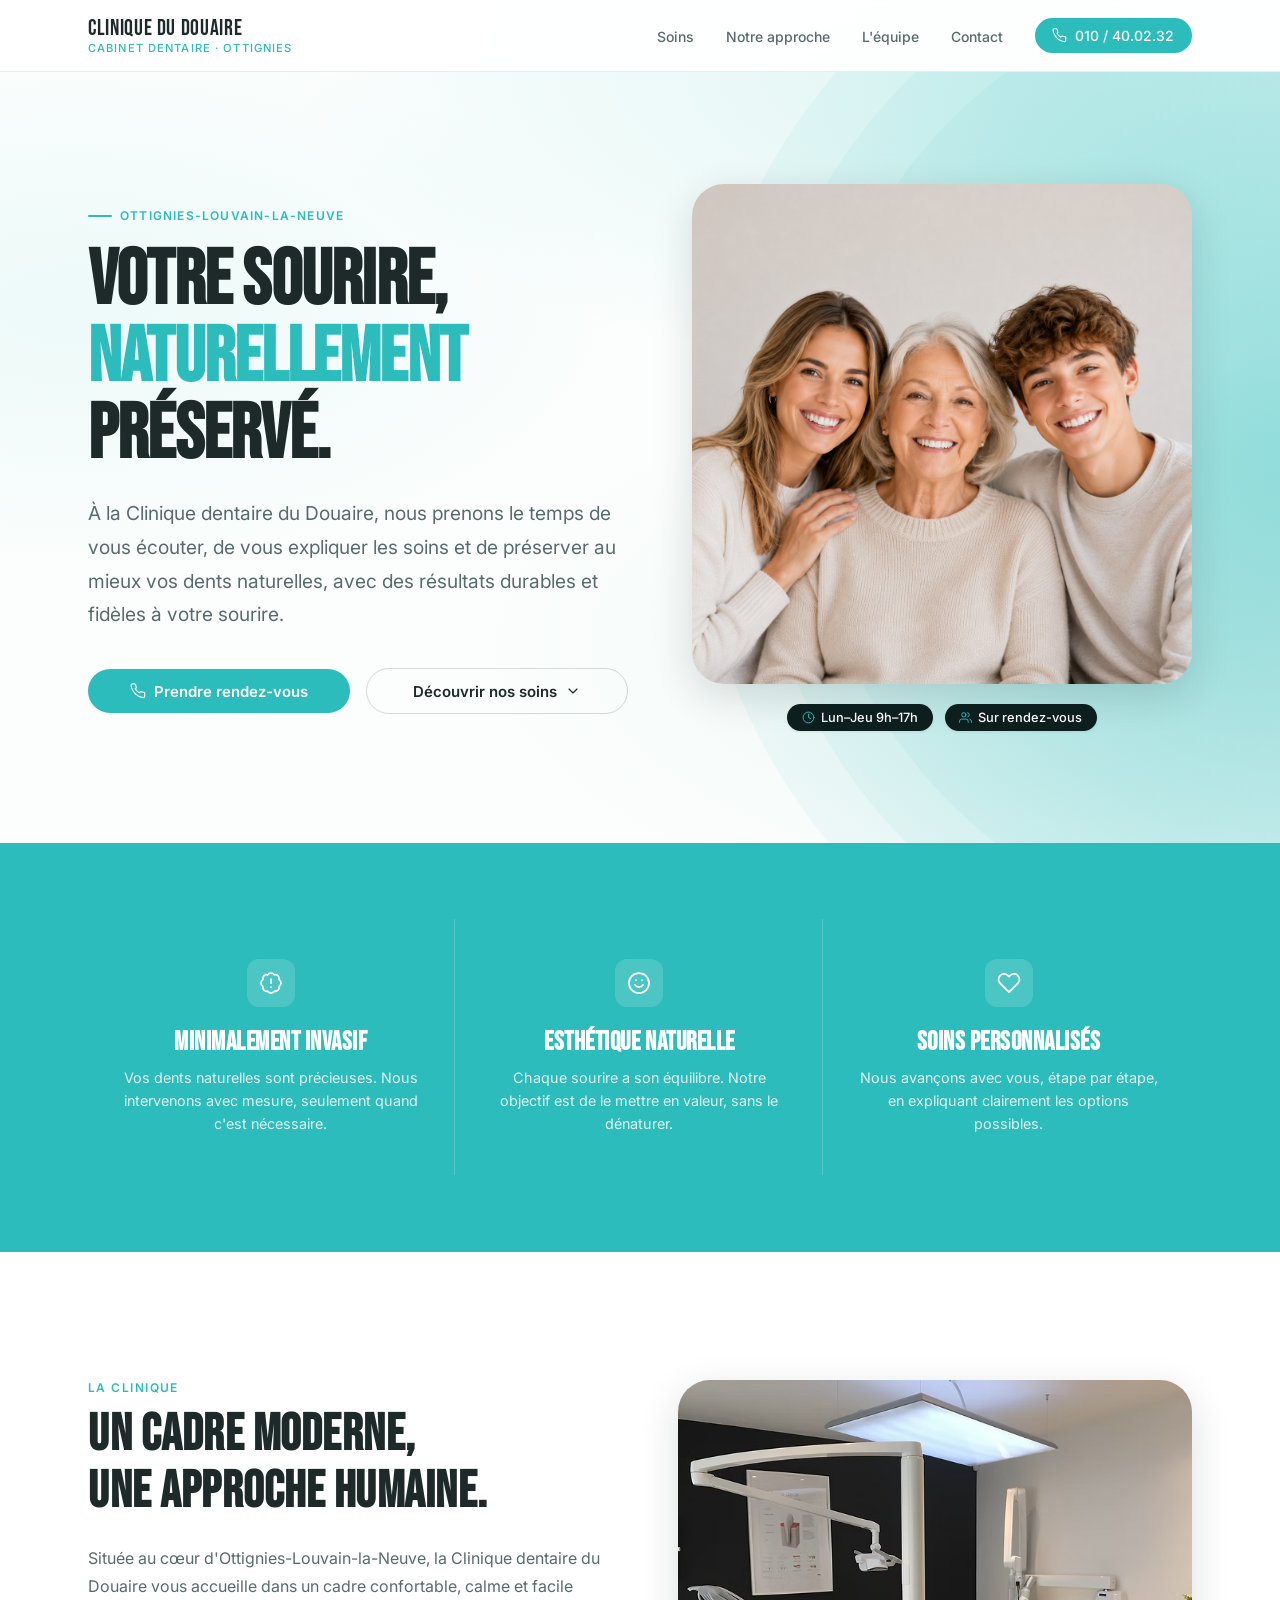
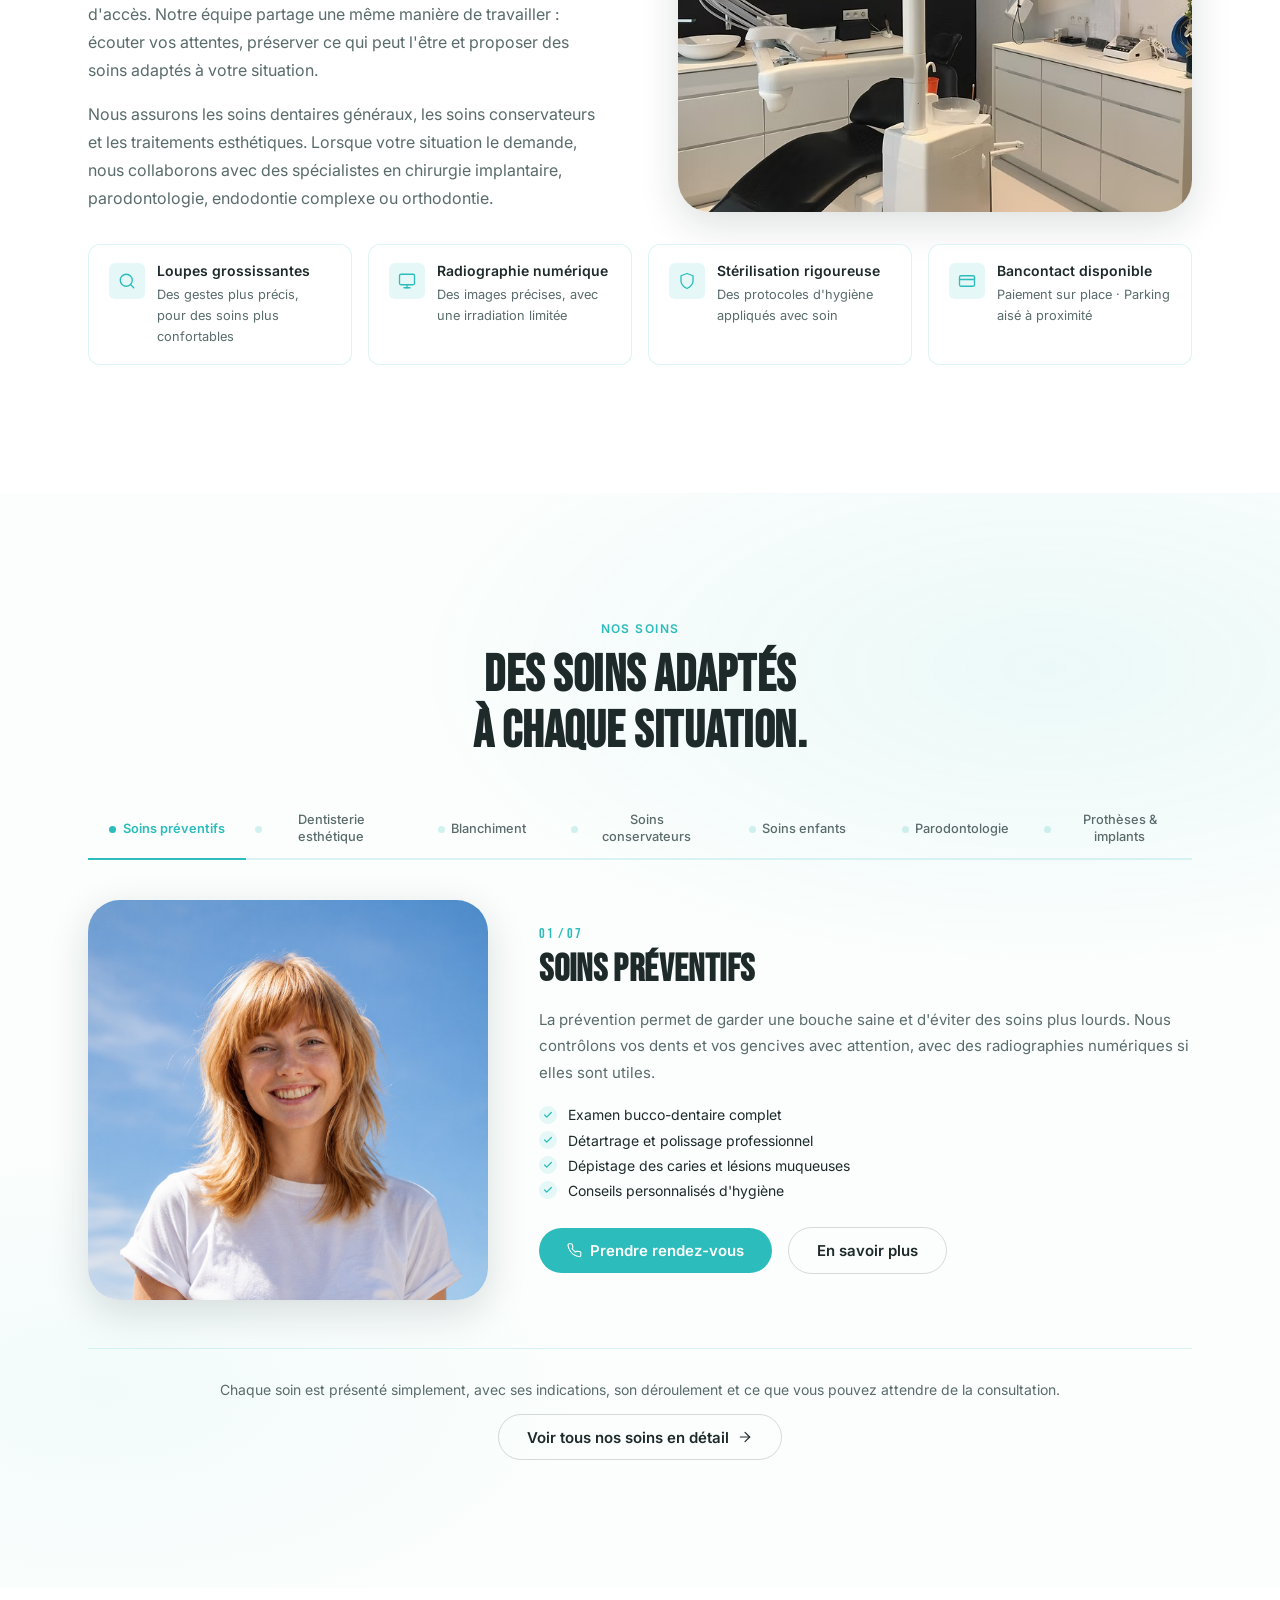
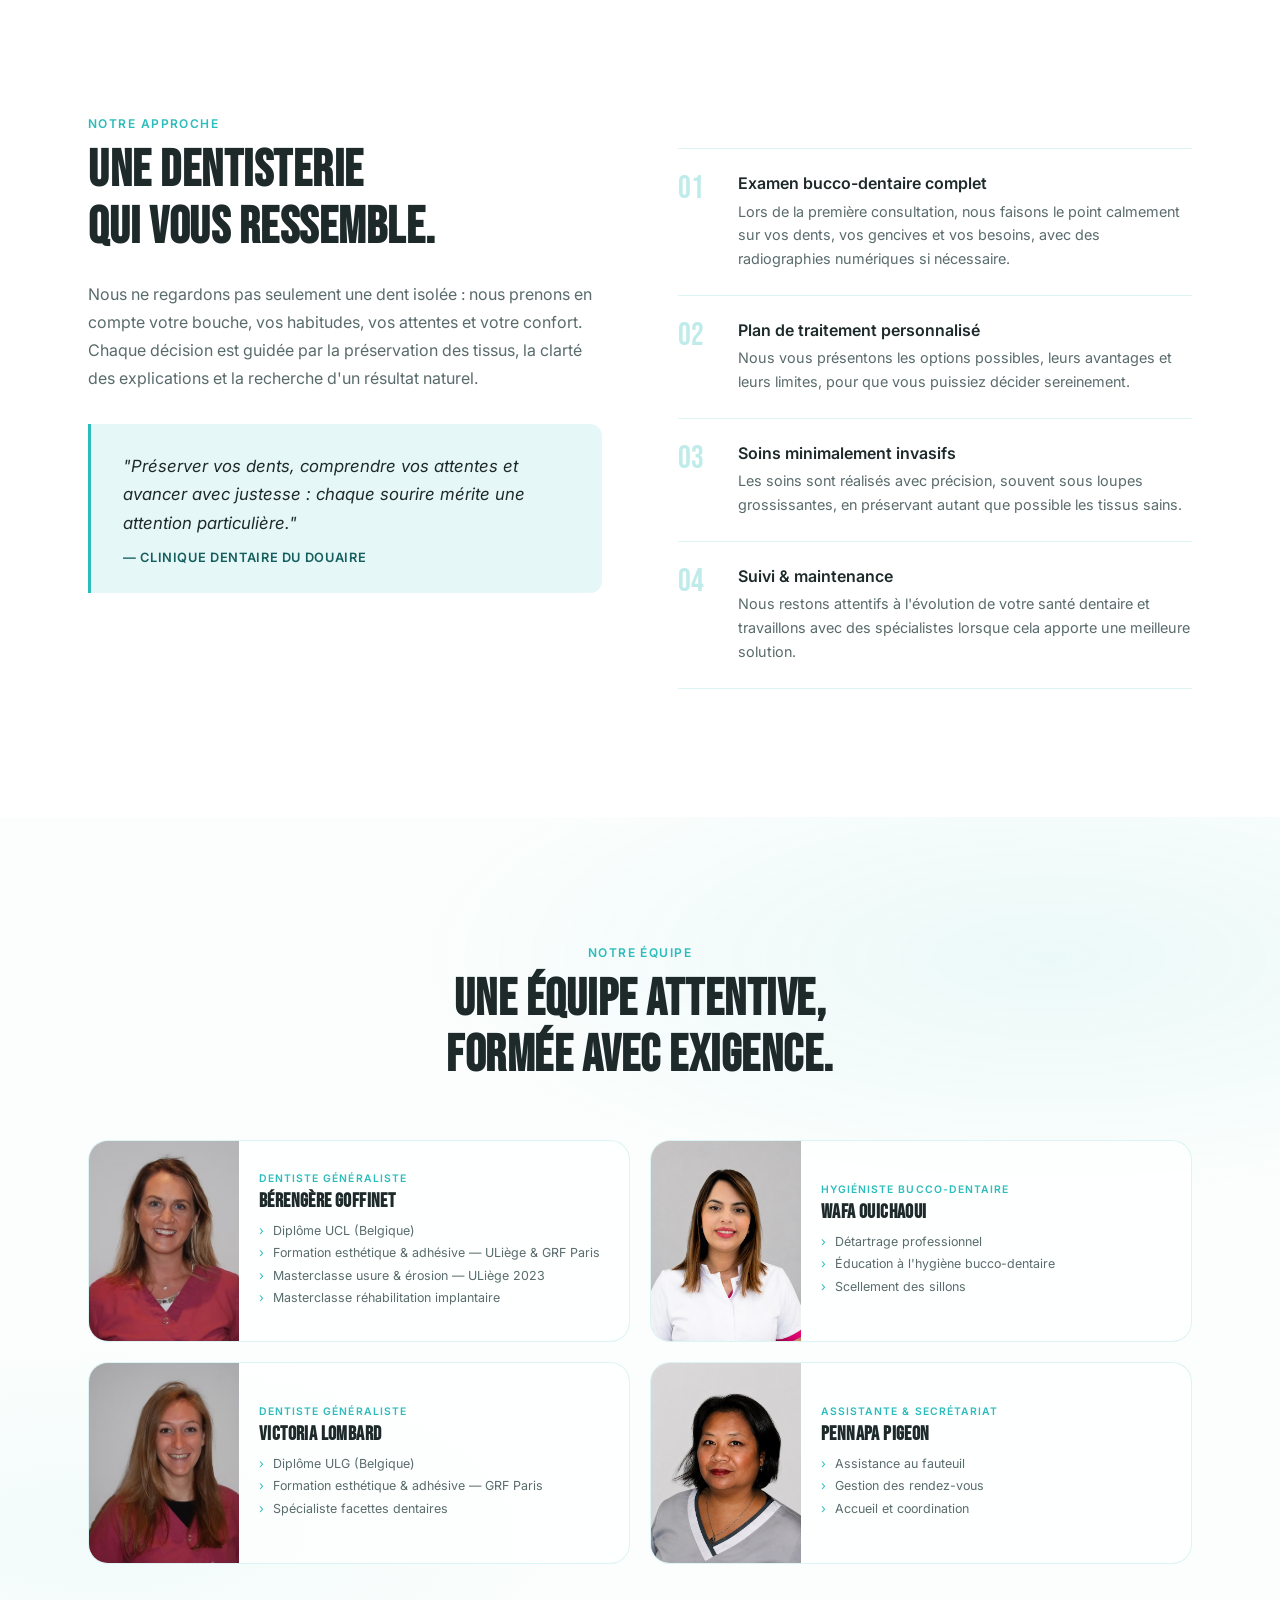
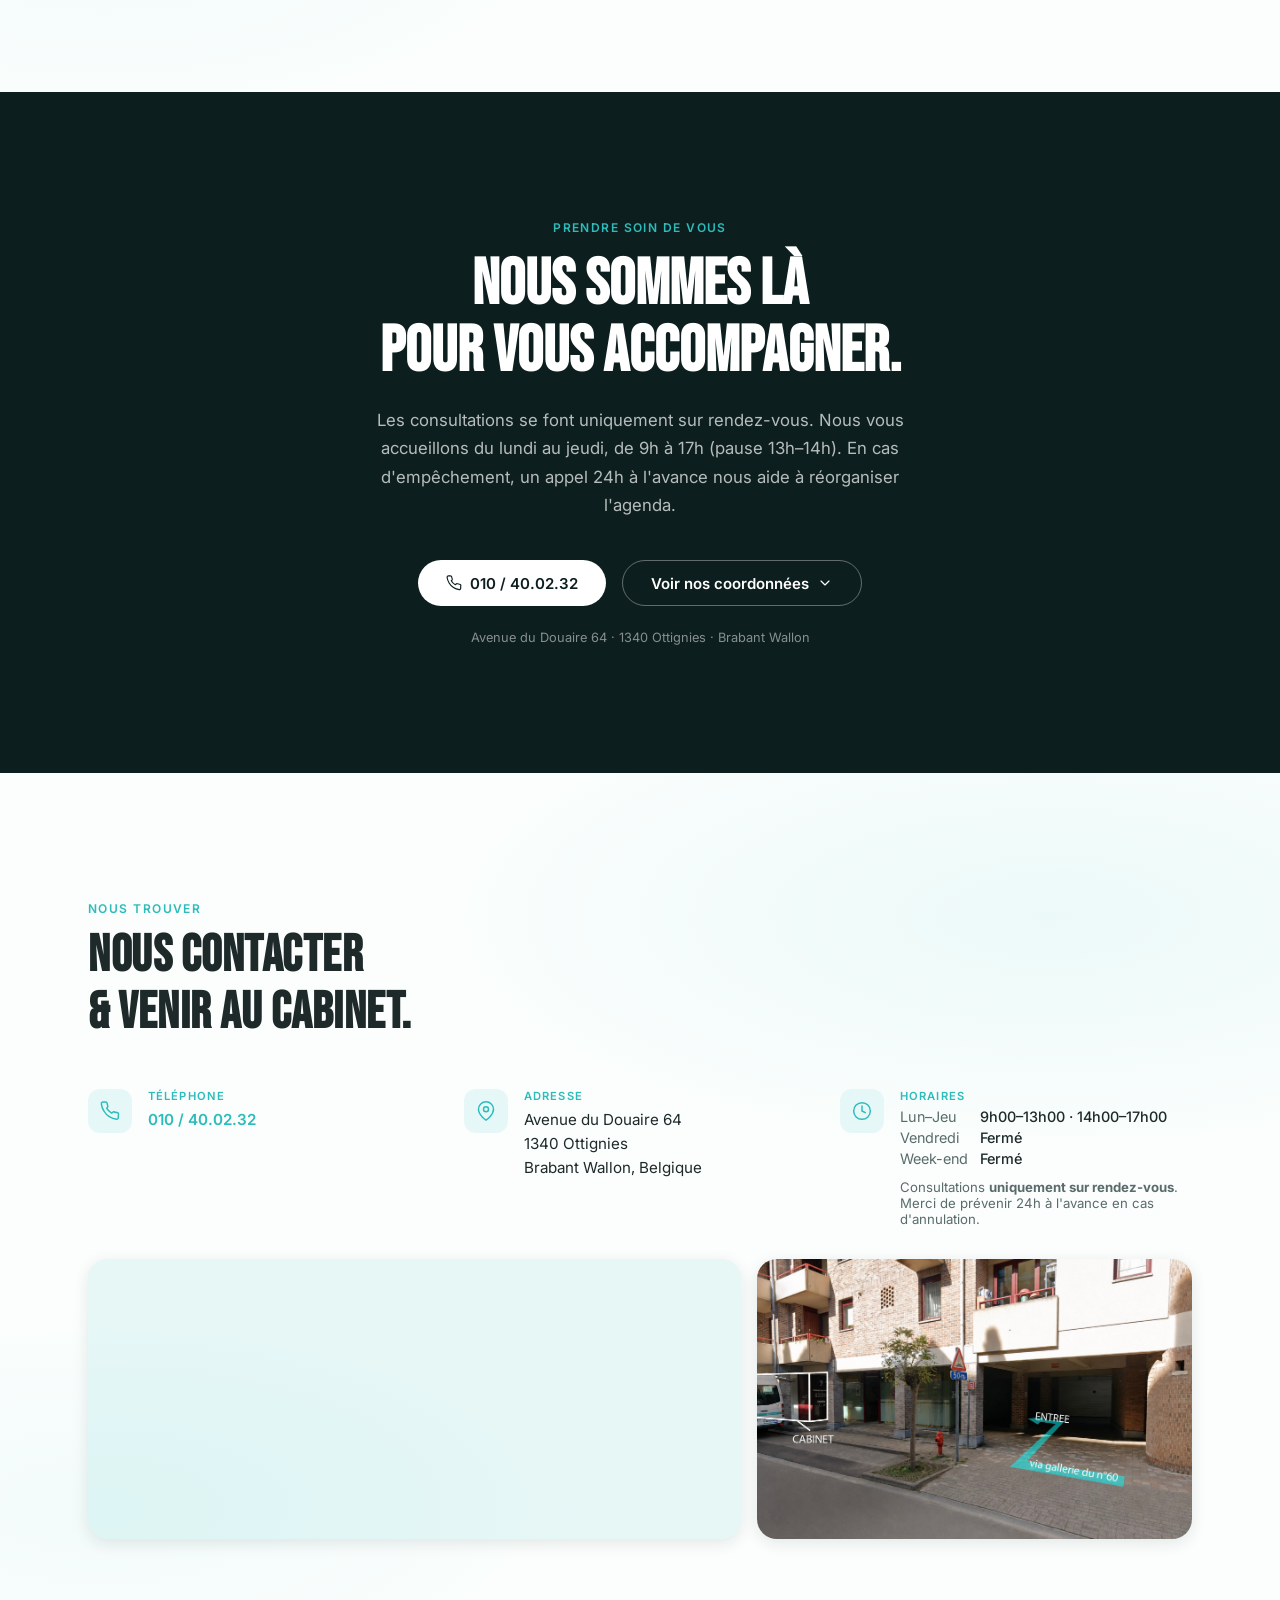
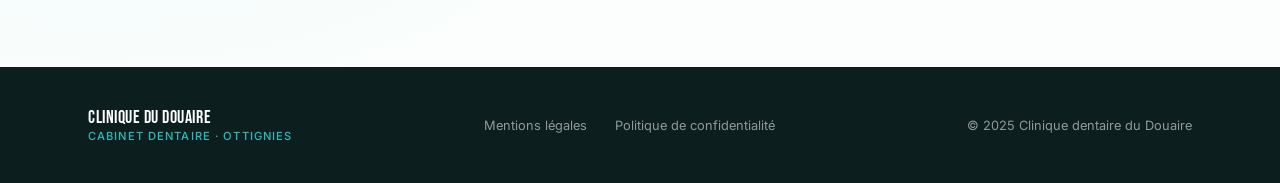
==== commit 0e7ce72a: "Update assets and responsive layout" ====
--- a/index.html
+++ b/index.html
@@ -18,11 +18,11 @@
   <meta property="og:title" content="Clinique dentaire du Douaire à Ottignies">
   <meta property="og:description" content="Dentiste à Ottignies-Louvain-la-Neuve pour soins préventifs, esthétique dentaire, facettes, blanchiment, soins enfants, gencives, prothèses et implants.">
   <meta property="og:url" content="https://dentistegoffinet.com/">
-  <meta property="og:image" content="https://dentistegoffinet.com/assets/Famille_1.png">
+  <meta property="og:image" content="https://dentistegoffinet.com/assets/famille-1.jpeg">
   <meta name="twitter:card" content="summary_large_image">
   <meta name="twitter:title" content="Clinique dentaire du Douaire à Ottignies">
   <meta name="twitter:description" content="Cabinet dentaire à Ottignies-Louvain-la-Neuve. Soins préventifs, esthétique dentaire, enfants, gencives, prothèses et implants.">
-  <meta name="twitter:image" content="https://dentistegoffinet.com/assets/Famille_1.png">
+  <meta name="twitter:image" content="https://dentistegoffinet.com/assets/famille-1.jpeg">
   <link rel="preconnect" href="https://fonts.googleapis.com">
   <link rel="preconnect" href="https://fonts.gstatic.com" crossorigin>
   <link href="https://fonts.googleapis.com/css2?family=Bebas+Neue&amp;family=Inter:wght@300;400;500;600&amp;display=swap" rel="stylesheet">
@@ -33,7 +33,7 @@
     "@id": "https://dentistegoffinet.com/#clinique",
     "name": "Clinique dentaire du Douaire",
     "url": "https://dentistegoffinet.com/",
-    "image": "https://dentistegoffinet.com/assets/Famille_1.png",
+    "image": "https://dentistegoffinet.com/assets/famille-1.jpeg",
     "telephone": "+32 10 40 02 32",
     "priceRange": "$$",
     "address": {
@@ -154,6 +154,7 @@
         radial-gradient(ellipse 80% 44% at 82% 16%, rgba(43,188,187,.075), transparent 62%),
         radial-gradient(ellipse 64% 38% at 8% 82%, rgba(43,188,187,.045), transparent 60%);
     }
+    .section.section--white { background: var(--white); }
     .section--alt { background: transparent; }
     .section--dark { background: var(--dark-bg); color: var(--white); }
 
@@ -270,17 +271,6 @@
       overflow: hidden;
       background: transparent;
     }
-    .hero::before {
-      content: '';
-      position: absolute;
-      z-index: 0;
-      inset: clamp(1.5rem, 4vw, 3rem) max(-18rem, -14vw) -4rem 40%;
-      border-radius: 999px 0 0 999px;
-      background:
-        radial-gradient(circle at 65% 18%, rgba(255,255,255,.95) 0 14%, rgba(255,255,255,0) 34%),
-        linear-gradient(135deg, rgba(43,188,187,.22), rgba(230,247,247,.8) 52%, rgba(255,255,255,.6));
-      pointer-events: none;
-    }
     .hero__inner {
       position: relative;
       z-index: 1;
@@ -370,6 +360,8 @@
       color: var(--accent);
     }
     .hero__badges {
+      position: relative;
+      z-index: 1;
       display: flex;
       flex-wrap: wrap;
       justify-content: center;
@@ -397,8 +389,21 @@
       justify-content: center;
       z-index: 1;
     }
+    .hero__visual::before {
+      content: '';
+      position: absolute;
+      z-index: 0;
+      left: 0;
+      top: 50%;
+      width: 240%;
+      aspect-ratio: 1 / 1;
+      transform: translateY(-50%);
+      background: url("assets/rond_hero.svg") left center / contain no-repeat;
+      pointer-events: none;
+    }
     .hero__img-wrap {
       position: relative;
+      z-index: 1;
       width: 100%;
       max-width: 100%;
       aspect-ratio: 1 / 1;
@@ -517,8 +522,19 @@
     .about__inner {
       display: grid;
       grid-template-columns: 1fr 1fr;
-      gap: clamp(2.5rem, 6vw, 5rem);
-      align-items: center;
+      column-gap: clamp(2.5rem, 6vw, 5rem);
+      row-gap: clamp(1.5rem, 3vw, 2rem);
+      align-items: stretch;
+    }
+    .about__media {
+      min-height: 0;
+    }
+    .about__media img {
+      width: 100%;
+      height: 100%;
+      border-radius: var(--radius-xl);
+      box-shadow: var(--shadow-lg);
+      object-fit: cover;
     }
     .section-label {
       font-size: .75rem;
@@ -543,10 +559,10 @@
     }
     .body-text p + p { margin-top: 1rem; }
     .about__features {
+      grid-column: 1 / -1;
       display: grid;
-      grid-template-columns: 1fr 1fr;
+      grid-template-columns: repeat(4, minmax(0, 1fr));
       gap: 1rem;
-      margin-top: 2rem;
     }
     .feature-card {
       background: rgba(255,255,255,.7);
@@ -1176,17 +1192,19 @@
         width: 100%;
       }
       .tab-layout { grid-template-columns: 280px 1fr; }
+      .about__features { grid-template-columns: repeat(2, minmax(0, 1fr)); }
     }
 
     @media (max-width: 768px) {
       .nav__links { display: none; }
       .nav__burger { display: flex; }
 
-      .hero::before {
-        inset: 18rem -70% 8% 4%;
-        border-radius: 999px 0 0 999px;
+      .hero__img-wrap { max-width: 100%; aspect-ratio: 1 / 1; }
+      .hero__visual::before {
+        left: 50%;
+        transform: translate(-50%, -50%);
+        background-position: center;
       }
-      .hero__img-wrap { max-width: 100%; aspect-ratio: 1 / 1; }
       .hero__title { font-size: clamp(3rem, 14vw, 4.45rem); }
       .hero__desc { font-size: 1.02rem; }
       .hero__mobile-call { display: inline-flex; }
@@ -1198,6 +1216,7 @@
 
       .about__inner { grid-template-columns: 1fr; }
       .about__features { grid-template-columns: 1fr; }
+      .about__media { aspect-ratio: 4 / 3; }
 
       .tab-layout { grid-template-columns: 1fr; }
       .tab-img { aspect-ratio: 16 / 9; max-width: 100%; }
@@ -1298,7 +1317,7 @@
       <div class="hero__visual">
         <div class="hero__img-wrap reveal">
           <img
-            src="assets/Famille_1.png"
+            src="assets/famille-1.jpeg"
             alt="Famille patiente de la Clinique dentaire du Douaire à Ottignies"
             class="hero__img"
             loading="eager"
@@ -1354,7 +1373,7 @@
 </section>
 
 <!-- ═══════════════════ ABOUT ═════════════════════════════════ -->
-<section class="section" id="about">
+<section class="section section--white" id="about">
   <div class="container">
     <div class="about__inner">
       <div>
@@ -1364,52 +1383,51 @@
           <p>Située au cœur d'Ottignies-Louvain-la-Neuve, la Clinique dentaire du Douaire vous accueille dans un cadre confortable, calme et facile d'accès. Notre équipe partage une même manière de travailler : écouter vos attentes, préserver ce qui peut l'être et proposer des soins adaptés à votre situation.</p>
           <p>Nous assurons les soins dentaires généraux, les soins conservateurs et les traitements esthétiques. Lorsque votre situation le demande, nous collaborons avec des spécialistes en chirurgie implantaire, parodontologie, endodontie complexe ou orthodontie.</p>
         </div>
-        <div class="about__features reveal reveal-delay-3">
-          <div class="feature-card">
-            <div class="feature-card__icon">
-              <svg width="18" height="18" viewBox="0 0 24 24" color="var(--accent)"><circle cx="11" cy="11" r="8"/><line x1="21" y1="21" x2="16.65" y2="16.65"/></svg>
-            </div>
-            <div class="feature-card__text">
-              <strong>Loupes grossissantes</strong>
-              <span>Des gestes plus précis, pour des soins plus confortables</span>
-            </div>
-          </div>
-          <div class="feature-card">
-            <div class="feature-card__icon">
-              <svg width="18" height="18" viewBox="0 0 24 24" color="var(--accent)"><rect x="2" y="3" width="20" height="14" rx="2" ry="2"/><line x1="8" y1="21" x2="16" y2="21"/><line x1="12" y1="17" x2="12" y2="21"/></svg>
-            </div>
-            <div class="feature-card__text">
-              <strong>Radiographie numérique</strong>
-              <span>Des images précises, avec une irradiation limitée</span>
-            </div>
-          </div>
-          <div class="feature-card">
-            <div class="feature-card__icon">
-              <svg width="18" height="18" viewBox="0 0 24 24" color="var(--accent)"><path d="M12 22s8-4 8-10V5l-8-3-8 3v7c0 6 8 10 8 10z"/></svg>
-            </div>
-            <div class="feature-card__text">
-              <strong>Stérilisation rigoureuse</strong>
-              <span>Des protocoles d'hygiène appliqués avec soin</span>
-            </div>
-          </div>
-          <div class="feature-card">
-            <div class="feature-card__icon">
-              <svg width="18" height="18" viewBox="0 0 24 24" color="var(--accent)"><rect x="2" y="5" width="20" height="14" rx="2"/><line x1="2" y1="10" x2="22" y2="10"/></svg>
-            </div>
-            <div class="feature-card__text">
-              <strong>Bancontact disponible</strong>
-              <span>Paiement sur place · Parking aisé à proximité</span>
-            </div>
-          </div>
-        </div>
-      </div>
-      <div class="reveal reveal-delay-1">
+      </div>
+      <div class="about__media reveal reveal-delay-1">
         <img
-          src="assets/hero.jpg"
+          src="assets/hero.jpeg"
           alt="Salle de soins équipée de la Clinique dentaire du Douaire"
-          style="width:100%; border-radius: var(--radius-xl); box-shadow: var(--shadow-lg);"
           loading="lazy"
         >
+      </div>
+      <div class="about__features reveal reveal-delay-3">
+        <div class="feature-card">
+          <div class="feature-card__icon">
+            <svg width="18" height="18" viewBox="0 0 24 24" color="var(--accent)"><circle cx="11" cy="11" r="8"/><line x1="21" y1="21" x2="16.65" y2="16.65"/></svg>
+          </div>
+          <div class="feature-card__text">
+            <strong>Loupes grossissantes</strong>
+            <span>Des gestes plus précis, pour des soins plus confortables</span>
+          </div>
+        </div>
+        <div class="feature-card">
+          <div class="feature-card__icon">
+            <svg width="18" height="18" viewBox="0 0 24 24" color="var(--accent)"><rect x="2" y="3" width="20" height="14" rx="2" ry="2"/><line x1="8" y1="21" x2="16" y2="21"/><line x1="12" y1="17" x2="12" y2="21"/></svg>
+          </div>
+          <div class="feature-card__text">
+            <strong>Radiographie numérique</strong>
+            <span>Des images précises, avec une irradiation limitée</span>
+          </div>
+        </div>
+        <div class="feature-card">
+          <div class="feature-card__icon">
+            <svg width="18" height="18" viewBox="0 0 24 24" color="var(--accent)"><path d="M12 22s8-4 8-10V5l-8-3-8 3v7c0 6 8 10 8 10z"/></svg>
+          </div>
+          <div class="feature-card__text">
+            <strong>Stérilisation rigoureuse</strong>
+            <span>Des protocoles d'hygiène appliqués avec soin</span>
+          </div>
+        </div>
+        <div class="feature-card">
+          <div class="feature-card__icon">
+            <svg width="18" height="18" viewBox="0 0 24 24" color="var(--accent)"><rect x="2" y="5" width="20" height="14" rx="2"/><line x1="2" y1="10" x2="22" y2="10"/></svg>
+          </div>
+          <div class="feature-card__text">
+            <strong>Bancontact disponible</strong>
+            <span>Paiement sur place · Parking aisé à proximité</span>
+          </div>
+        </div>
       </div>
     </div>
   </div>
@@ -1456,7 +1474,7 @@
       <div class="tab-panel active" id="tab-preventif">
         <div class="tab-layout">
           <div class="tab-img">
-            <img src="assets/Woman3.jpeg" alt="Soins préventifs" style="width:100%;height:100%;object-fit:cover;" loading="lazy">
+            <img src="assets/woman3.jpeg" alt="Soins préventifs" style="width:100%;height:100%;object-fit:cover;" loading="lazy">
           </div>
           <div class="tab-info">
             <p class="tab-info__num">01 / 07</p>
@@ -1510,7 +1528,7 @@
       <div class="tab-panel" id="tab-blanchiment">
         <div class="tab-layout">
           <div class="tab-img">
-            <img src="assets/Woman2.jpeg" alt="Blanchiment dentaire" style="width:100%;height:100%;object-fit:cover;" loading="lazy">
+            <img src="assets/woman2.jpeg" alt="Blanchiment dentaire" style="width:100%;height:100%;object-fit:cover;" loading="lazy">
           </div>
           <div class="tab-info">
             <p class="tab-info__num">03 / 07</p>
@@ -1537,7 +1555,7 @@
       <div class="tab-panel" id="tab-conservateurs">
         <div class="tab-layout">
           <div class="tab-img">
-            <img src="assets/Conservateur.jpeg" alt="Soins conservateurs" style="width:100%;height:100%;object-fit:cover;" loading="lazy">
+            <img src="assets/conservateur.jpeg" alt="Soins conservateurs" style="width:100%;height:100%;object-fit:cover;" loading="lazy">
           </div>
           <div class="tab-info">
             <p class="tab-info__num">04 / 07</p>
@@ -1564,7 +1582,7 @@
       <div class="tab-panel" id="tab-enfants">
         <div class="tab-layout">
           <div class="tab-img">
-            <img src="assets/Enfants.jpeg" alt="Soins enfants" style="width:100%;height:100%;object-fit:cover;" loading="lazy">
+            <img src="assets/enfants.jpeg" alt="Soins enfants" style="width:100%;height:100%;object-fit:cover;" loading="lazy">
           </div>
           <div class="tab-info">
             <p class="tab-info__num">05 / 07</p>
@@ -1591,7 +1609,7 @@
       <div class="tab-panel" id="tab-paro">
         <div class="tab-layout">
           <div class="tab-img">
-            <img src="assets/Woman1.png" alt="Parodontologie" style="width:100%;height:100%;object-fit:cover;" loading="lazy">
+            <img src="assets/woman1.jpeg" alt="Parodontologie" style="width:100%;height:100%;object-fit:cover;" loading="lazy">
           </div>
           <div class="tab-info">
             <p class="tab-info__num">06 / 07</p>
@@ -1655,7 +1673,7 @@
 </section>
 
 <!-- ═══════════════════ PHILOSOPHY ════════════════════════════ -->
-<section class="section" id="philosophie">
+<section class="section section--white" id="philosophie">
   <div class="container">
     <div class="philosophy__inner">
       <div>
@@ -1715,7 +1733,7 @@
     <div class="team__grid">
       <div class="team-card reveal">
         <div class="team-card__avatar">
-          <img src="assets/B_Goffinet.jpeg" alt="Bérengère Goffinet, dentiste" loading="lazy" style="width:100%;height:100%;object-fit:cover;object-position:center top;">
+          <img src="assets/goffinet.jpeg" alt="Bérengère Goffinet, dentiste" loading="lazy" style="width:100%;height:100%;object-fit:cover;object-position:center top;">
         </div>
         <div class="team-card__body">
           <p class="team-card__role">Dentiste généraliste</p>
@@ -1730,7 +1748,7 @@
       </div>
       <div class="team-card reveal reveal-delay-1">
         <div class="team-card__avatar">
-          <img src="assets/W_Ouichaoui.jpeg" alt="Wafa Ouichaoui, hygiéniste" loading="lazy" style="width:100%;height:100%;object-fit:cover;object-position:center top;">
+          <img src="assets/ouichaoui.jpeg" alt="Wafa Ouichaoui, hygiéniste" loading="lazy" style="width:100%;height:100%;object-fit:cover;object-position:center top;">
         </div>
         <div class="team-card__body">
           <p class="team-card__role">Hygiéniste bucco-dentaire</p>
@@ -1744,7 +1762,7 @@
       </div>
       <div class="team-card reveal reveal-delay-2">
         <div class="team-card__avatar">
-          <img src="assets/V_Lombard.jpeg" alt="Victoria Lombard, dentiste" loading="lazy" style="width:100%;height:100%;object-fit:cover;object-position:center top;">
+          <img src="assets/lombard.jpeg" alt="Victoria Lombard, dentiste" loading="lazy" style="width:100%;height:100%;object-fit:cover;object-position:center top;">
         </div>
         <div class="team-card__body">
           <p class="team-card__role">Dentiste généraliste</p>
@@ -1758,7 +1776,7 @@
       </div>
       <div class="team-card reveal reveal-delay-3">
         <div class="team-card__avatar">
-          <img src="assets/P_Pigeon.jpeg" alt="Pennapa Pigeon, assistante dentaire" loading="lazy" style="width:100%;height:100%;object-fit:cover;object-position:center top;">
+          <img src="assets/pigeon.jpeg" alt="Pennapa Pigeon, assistante dentaire" loading="lazy" style="width:100%;height:100%;object-fit:cover;object-position:center top;">
         </div>
         <div class="team-card__body">
           <p class="team-card__role">Assistante &amp; Secrétariat</p>
@@ -1856,8 +1874,8 @@
             title="Localisation Clinique dentaire du Douaire — Avenue du Douaire 64, 1340 Ottignies"
           ></iframe>
         </div>
-        <a class="contact__entree" href="assets/Entree.png" target="_blank" rel="noopener" title="Voir l'entrée en grand">
-          <img src="assets/Entree.png" alt="Entrée de la Clinique dentaire du Douaire" loading="lazy">
+        <a class="contact__entree" href="assets/entree.jpeg" target="_blank" rel="noopener" title="Voir l'entrée en grand">
+          <img src="assets/entree.jpeg" alt="Entrée de la Clinique dentaire du Douaire" loading="lazy">
         </a>
       </div>
     </div>
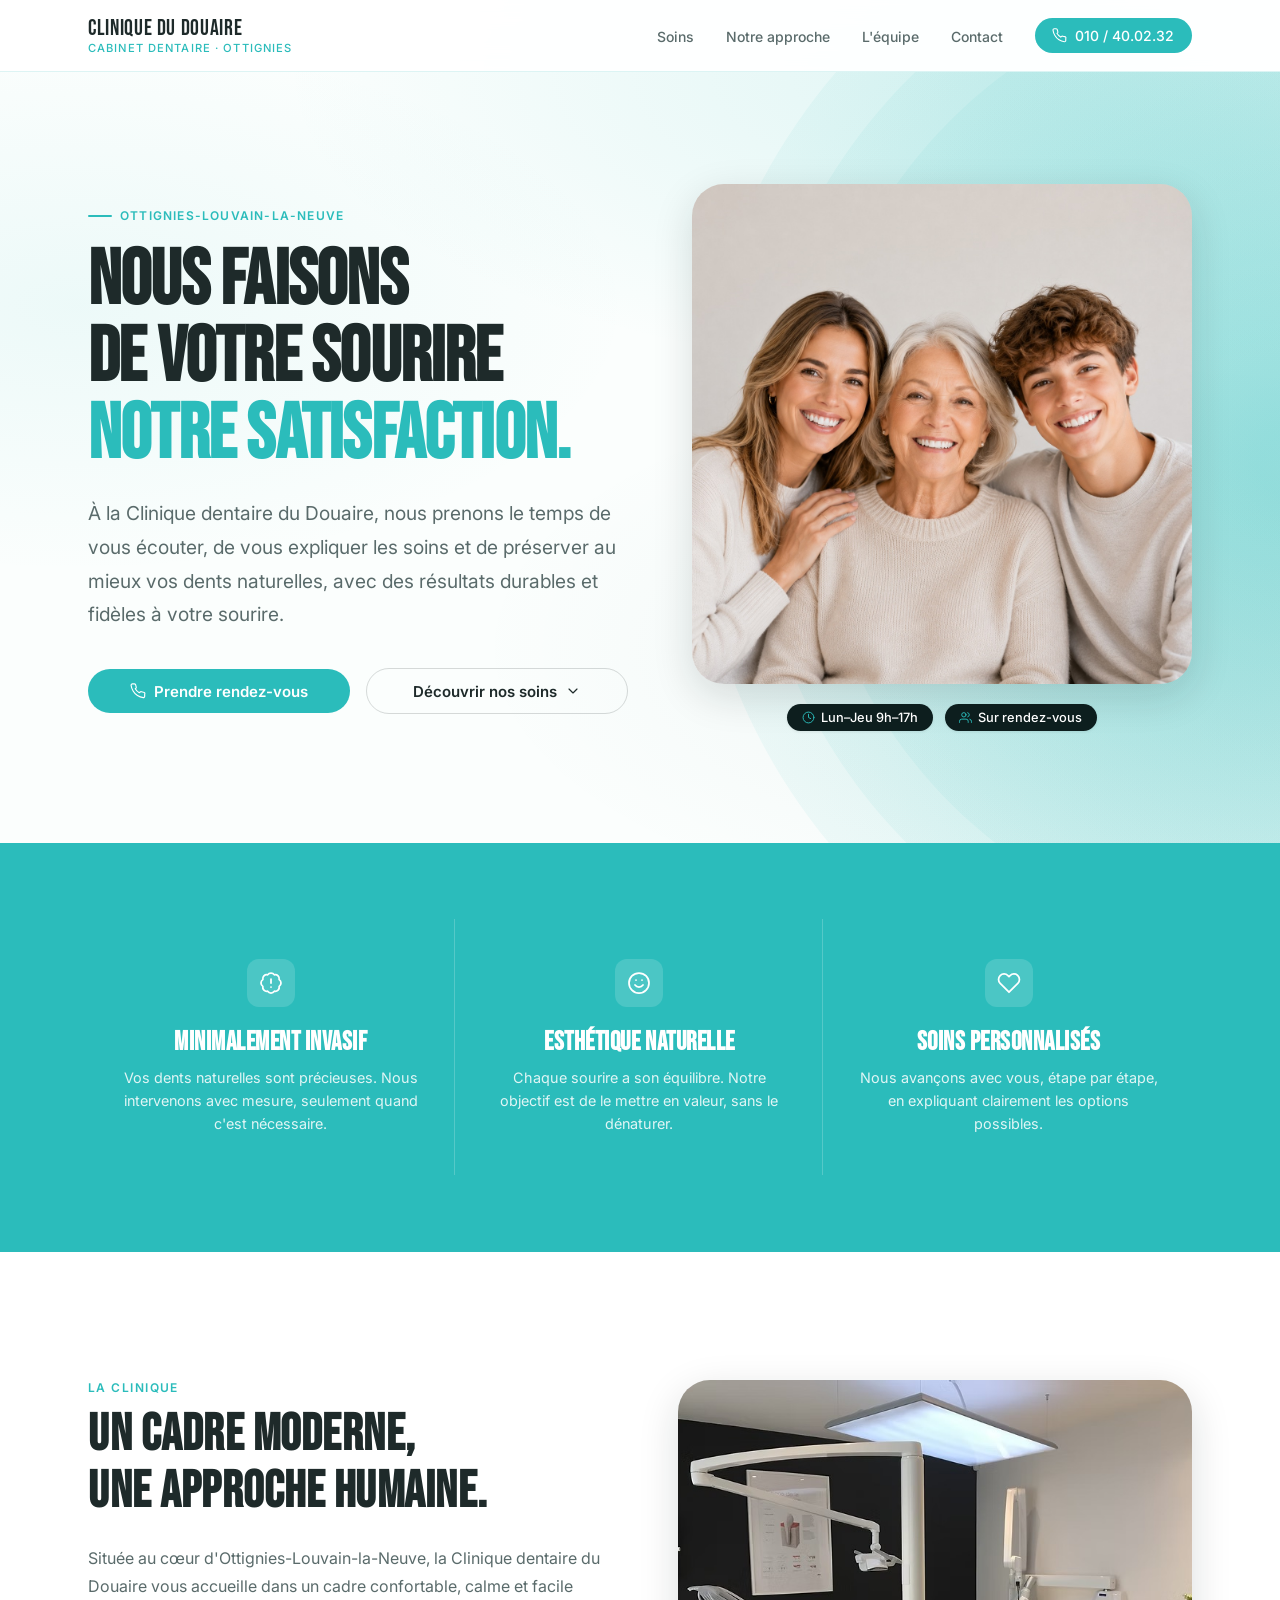
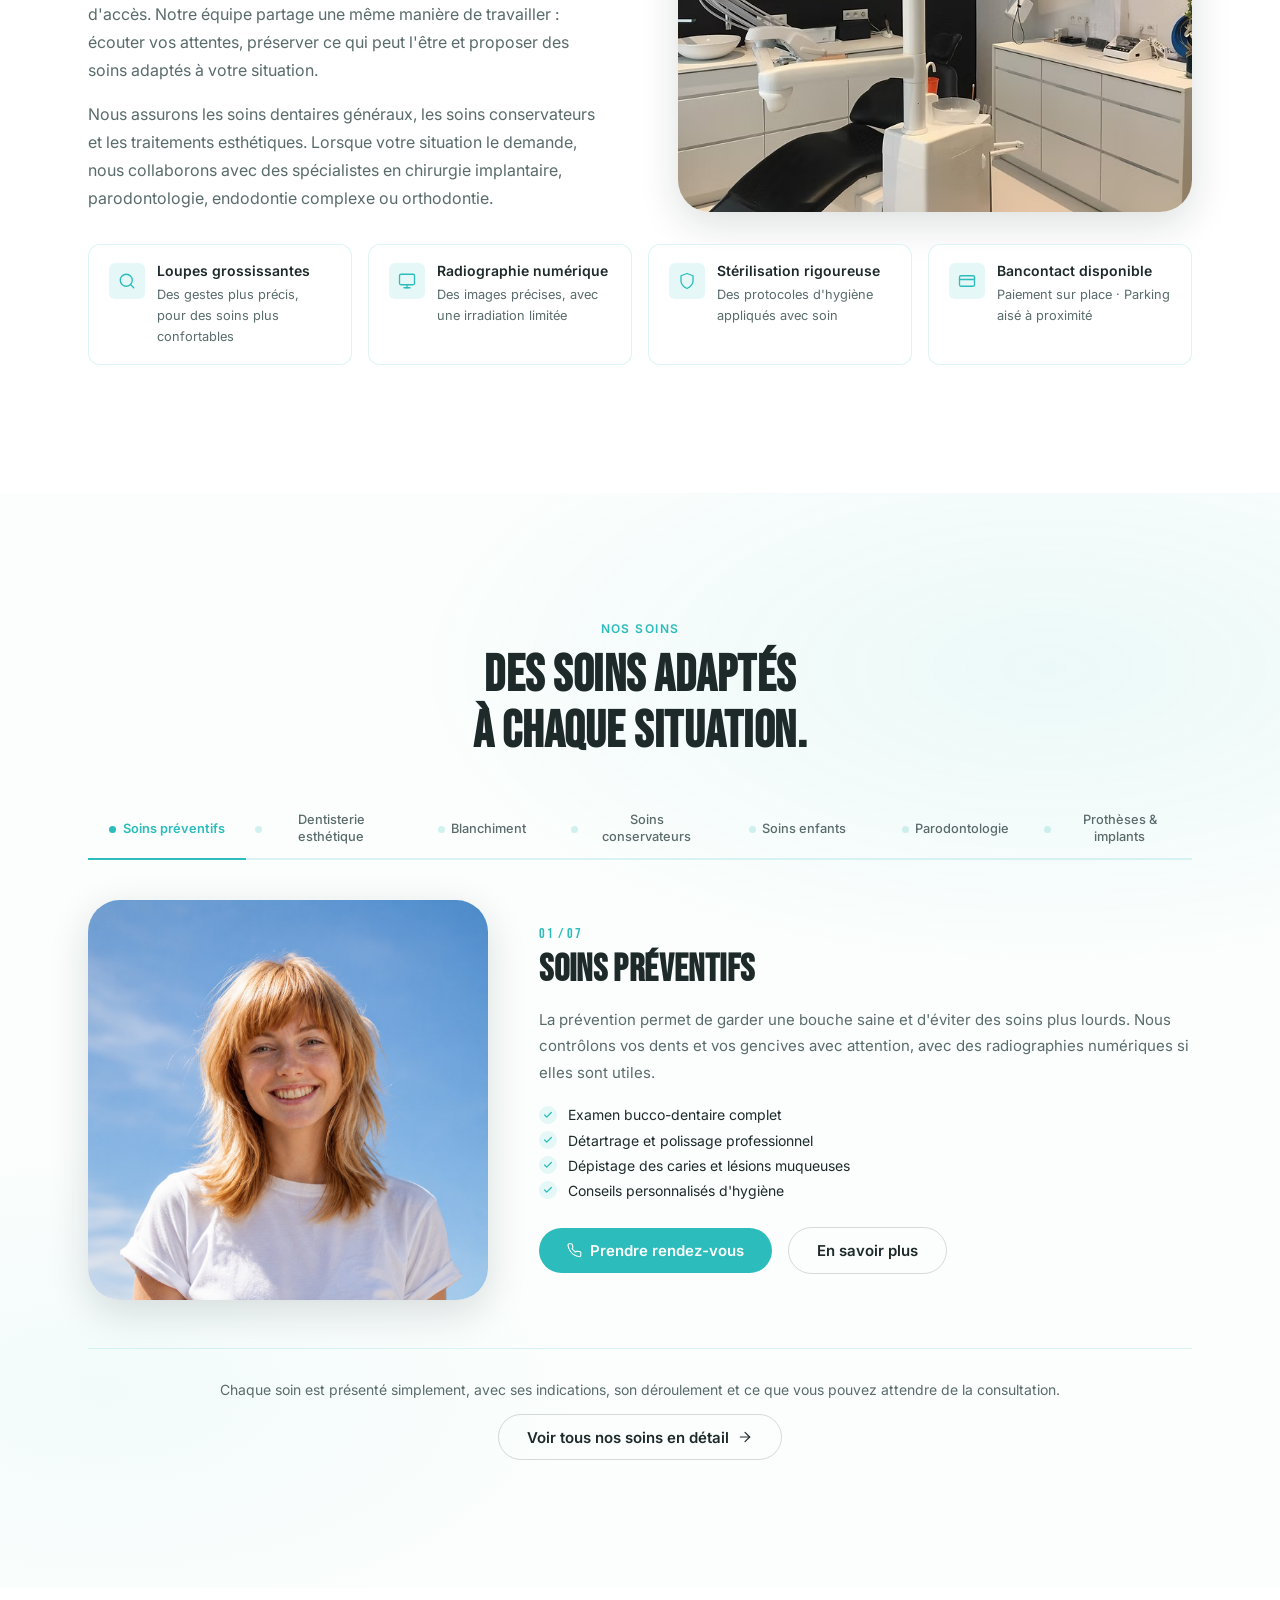
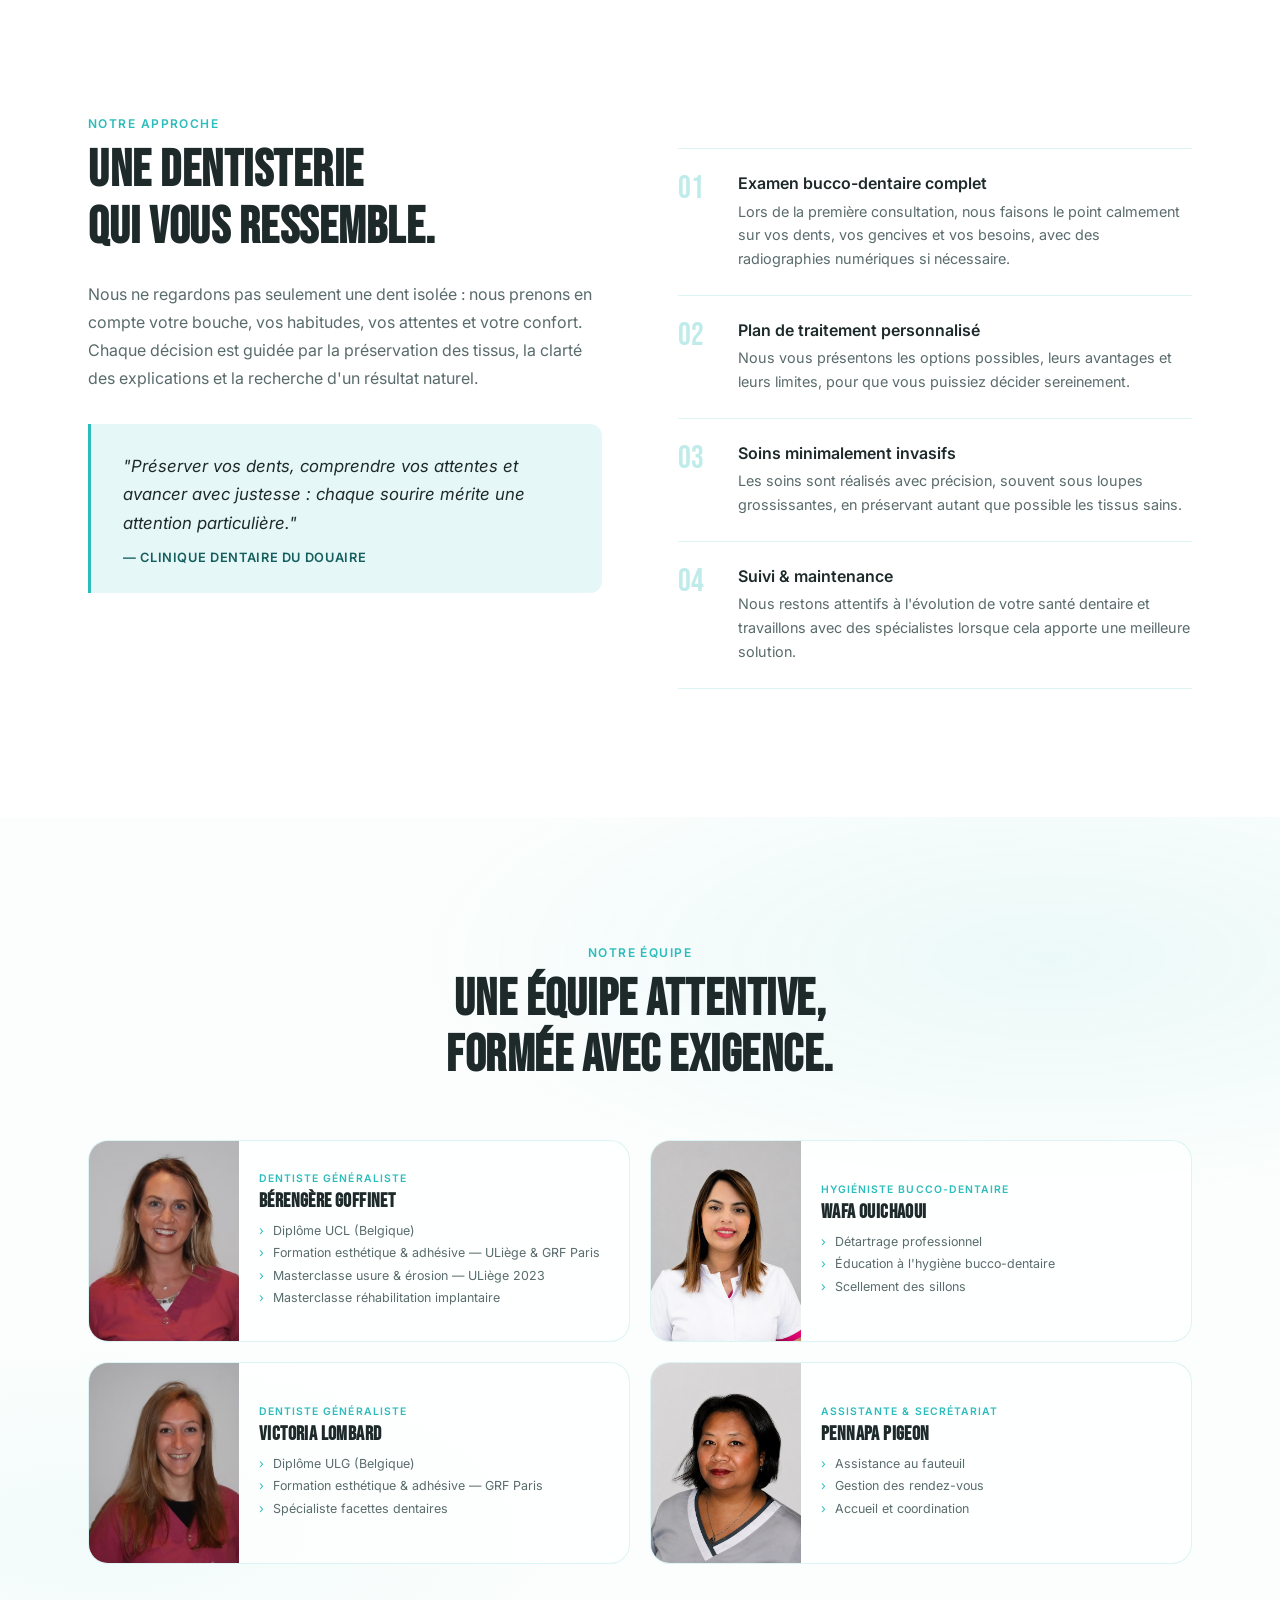
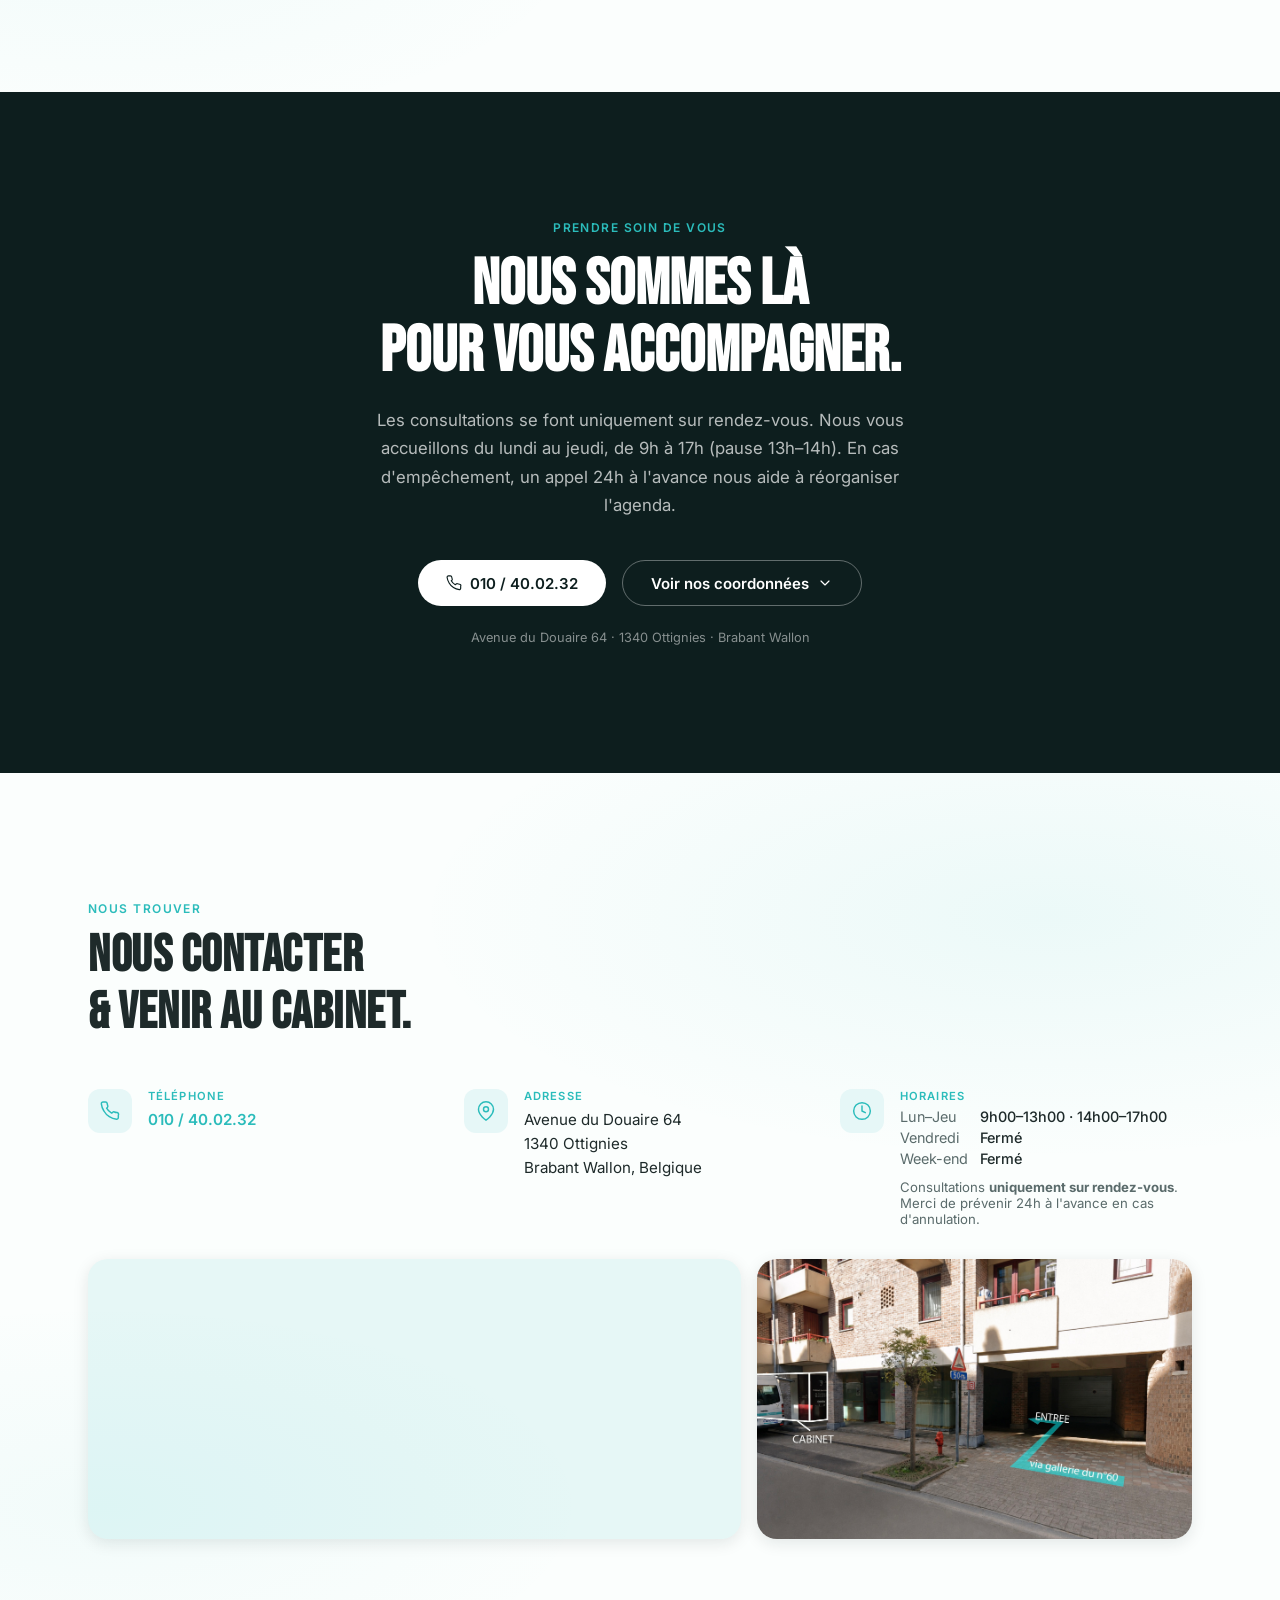
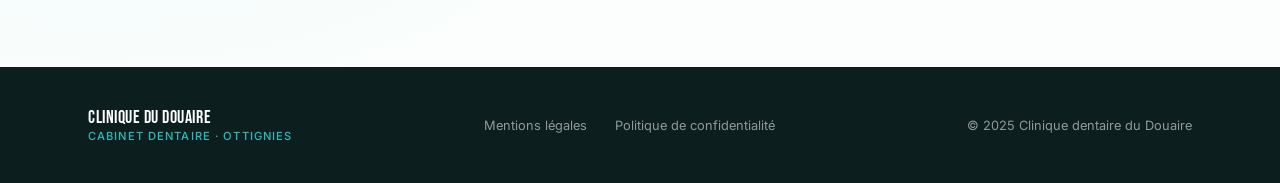
==== commit 7703a844: "Update hero headline" ====
--- a/index.html
+++ b/index.html
@@ -1293,9 +1293,9 @@
       <div class="hero__content">
         <div class="hero__tag reveal">Ottignies-Louvain-la-Neuve</div>
         <h1 class="hero__title reveal reveal-delay-1">
-          Votre sourire,<br>
-          <em>naturellement</em><br>
-          préservé.
+          Nous faisons<br>
+          de votre sourire<br>
+          <em>notre satisfaction.</em>
         </h1>
         <p class="hero__desc reveal reveal-delay-2">
           À la Clinique dentaire du Douaire, nous prenons le temps de vous écouter,
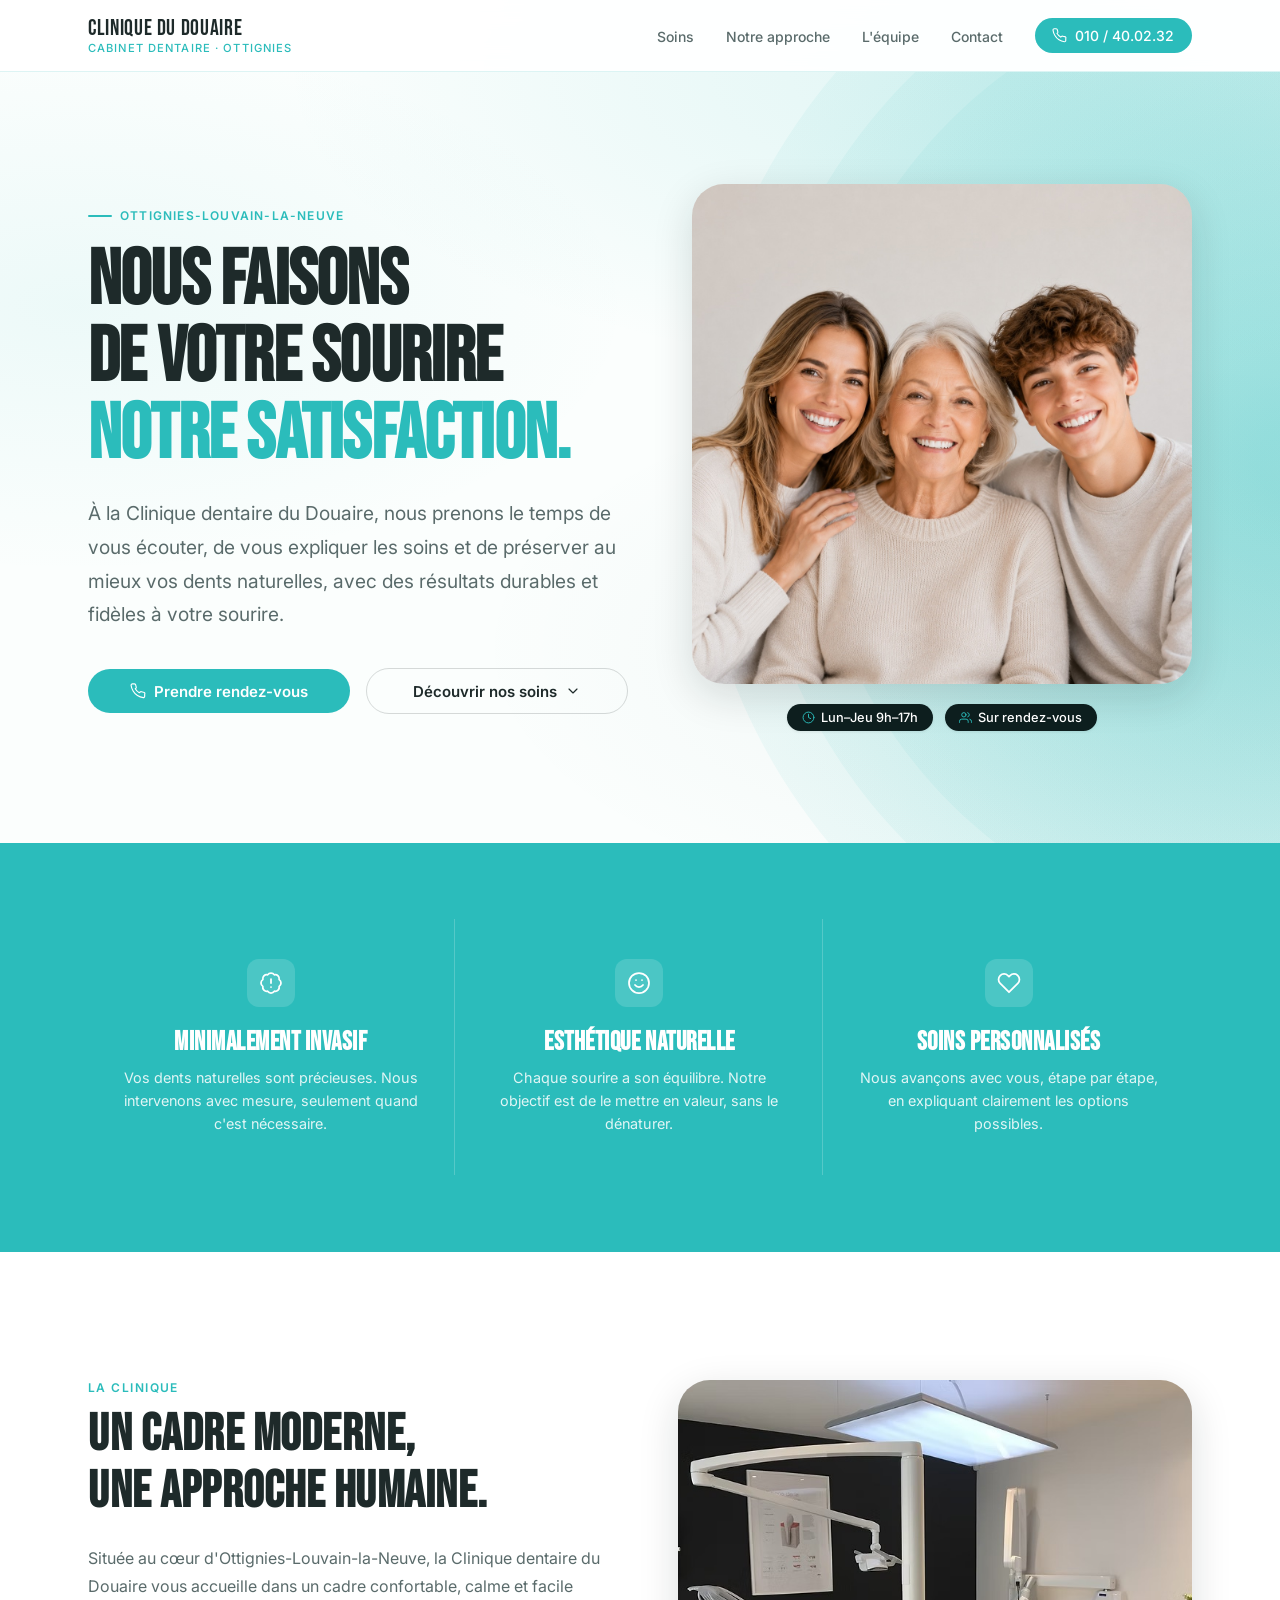
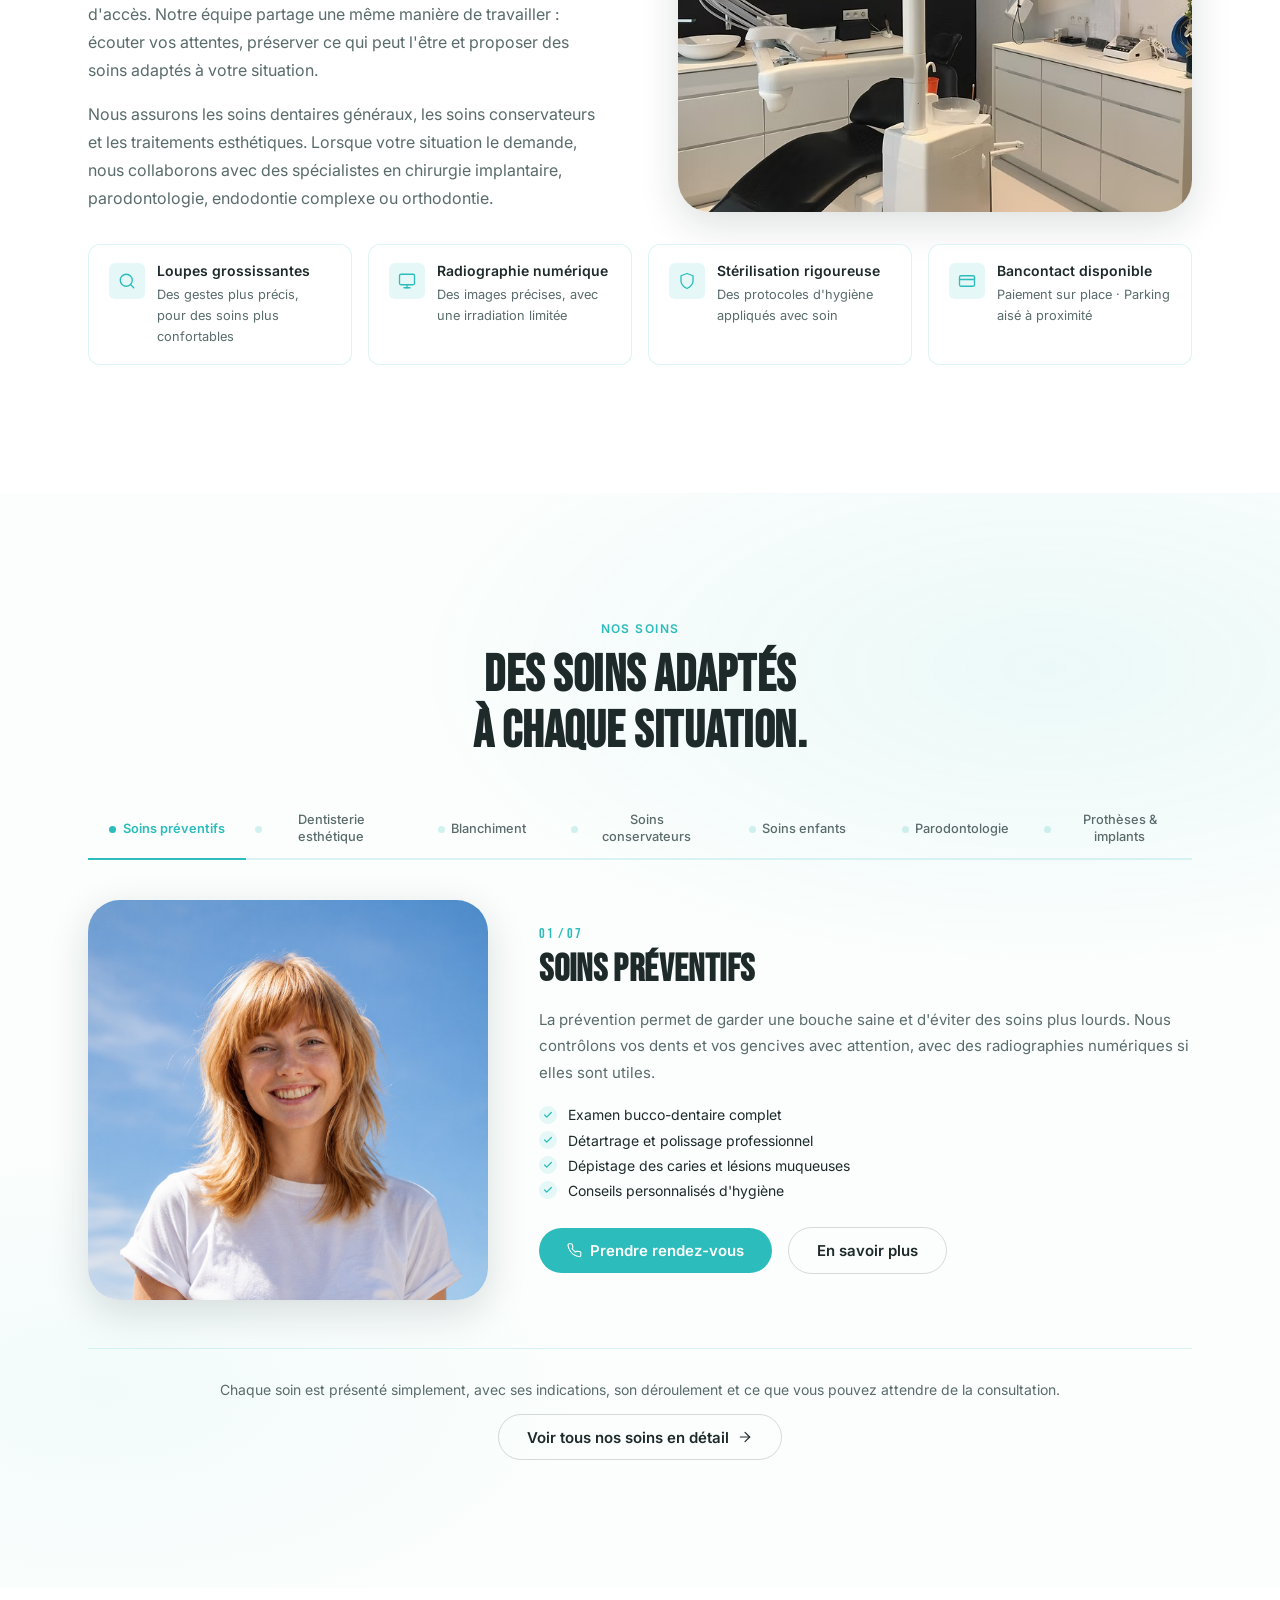
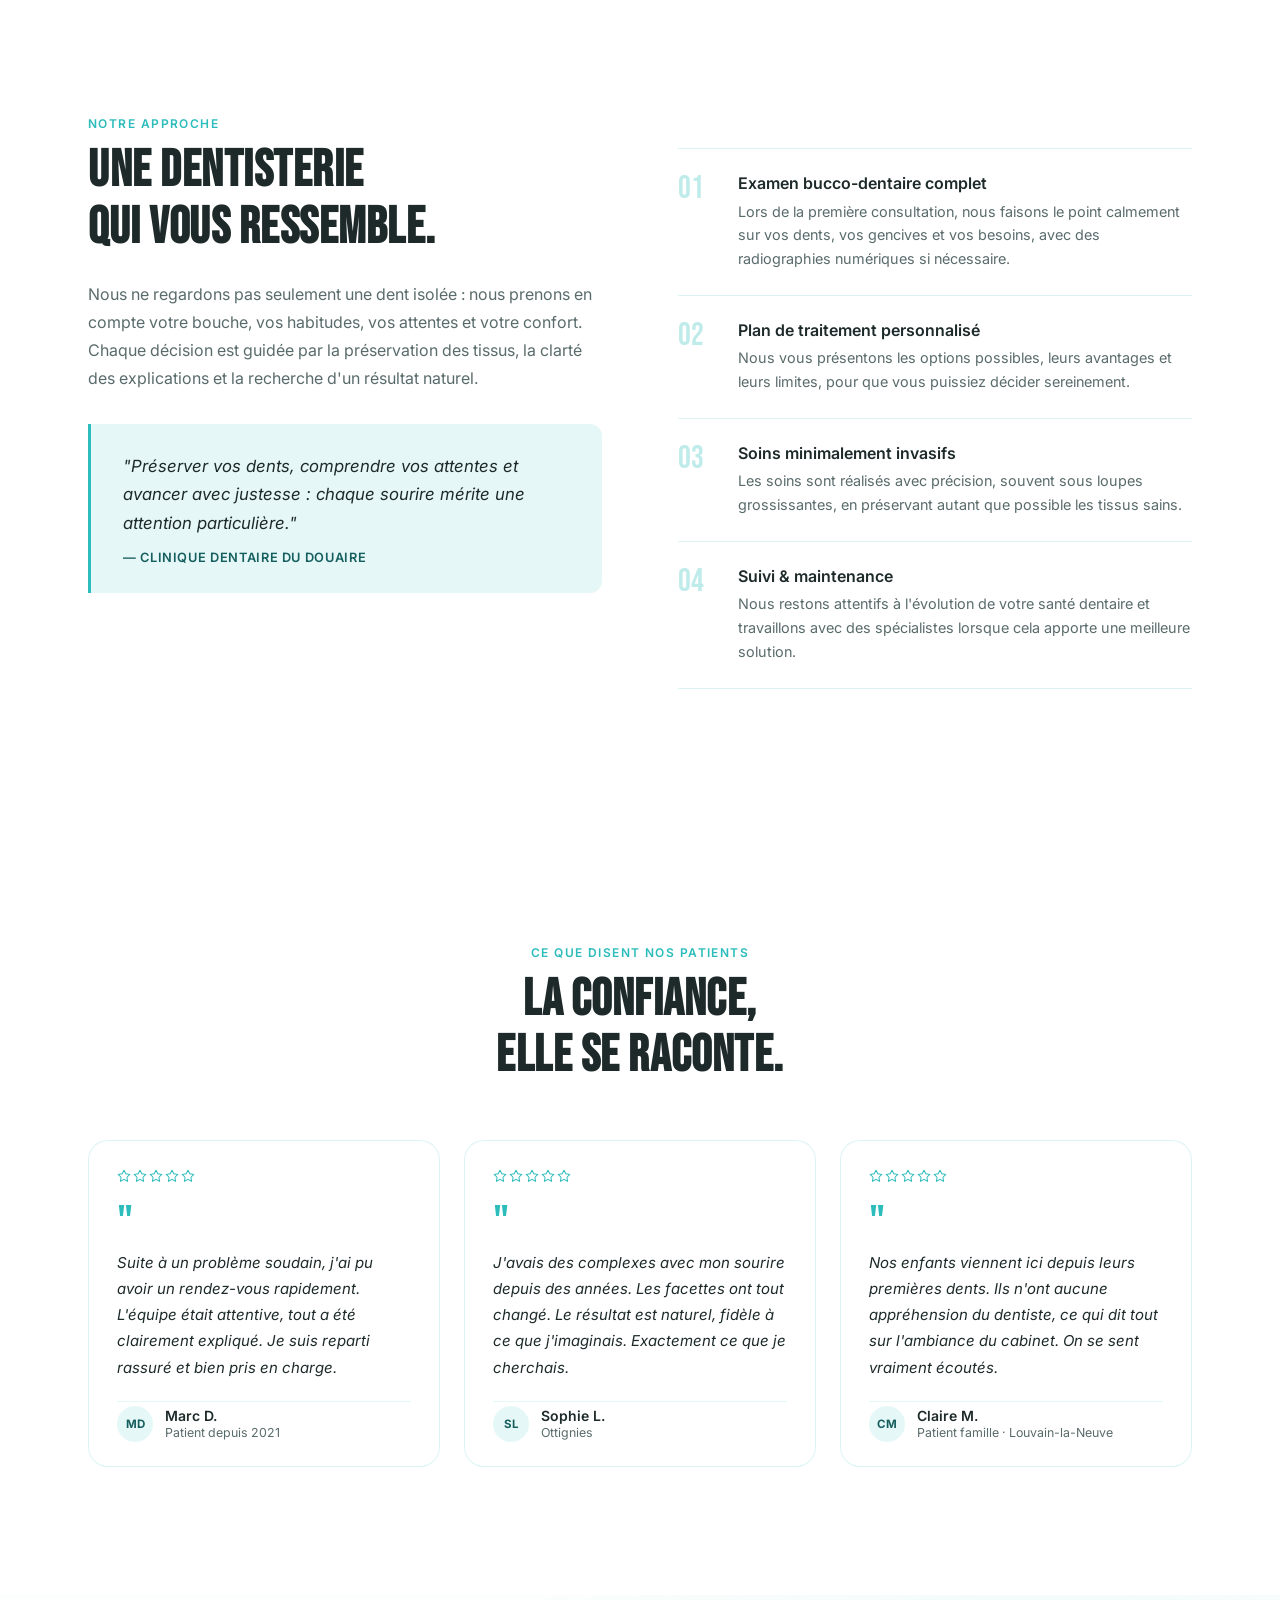
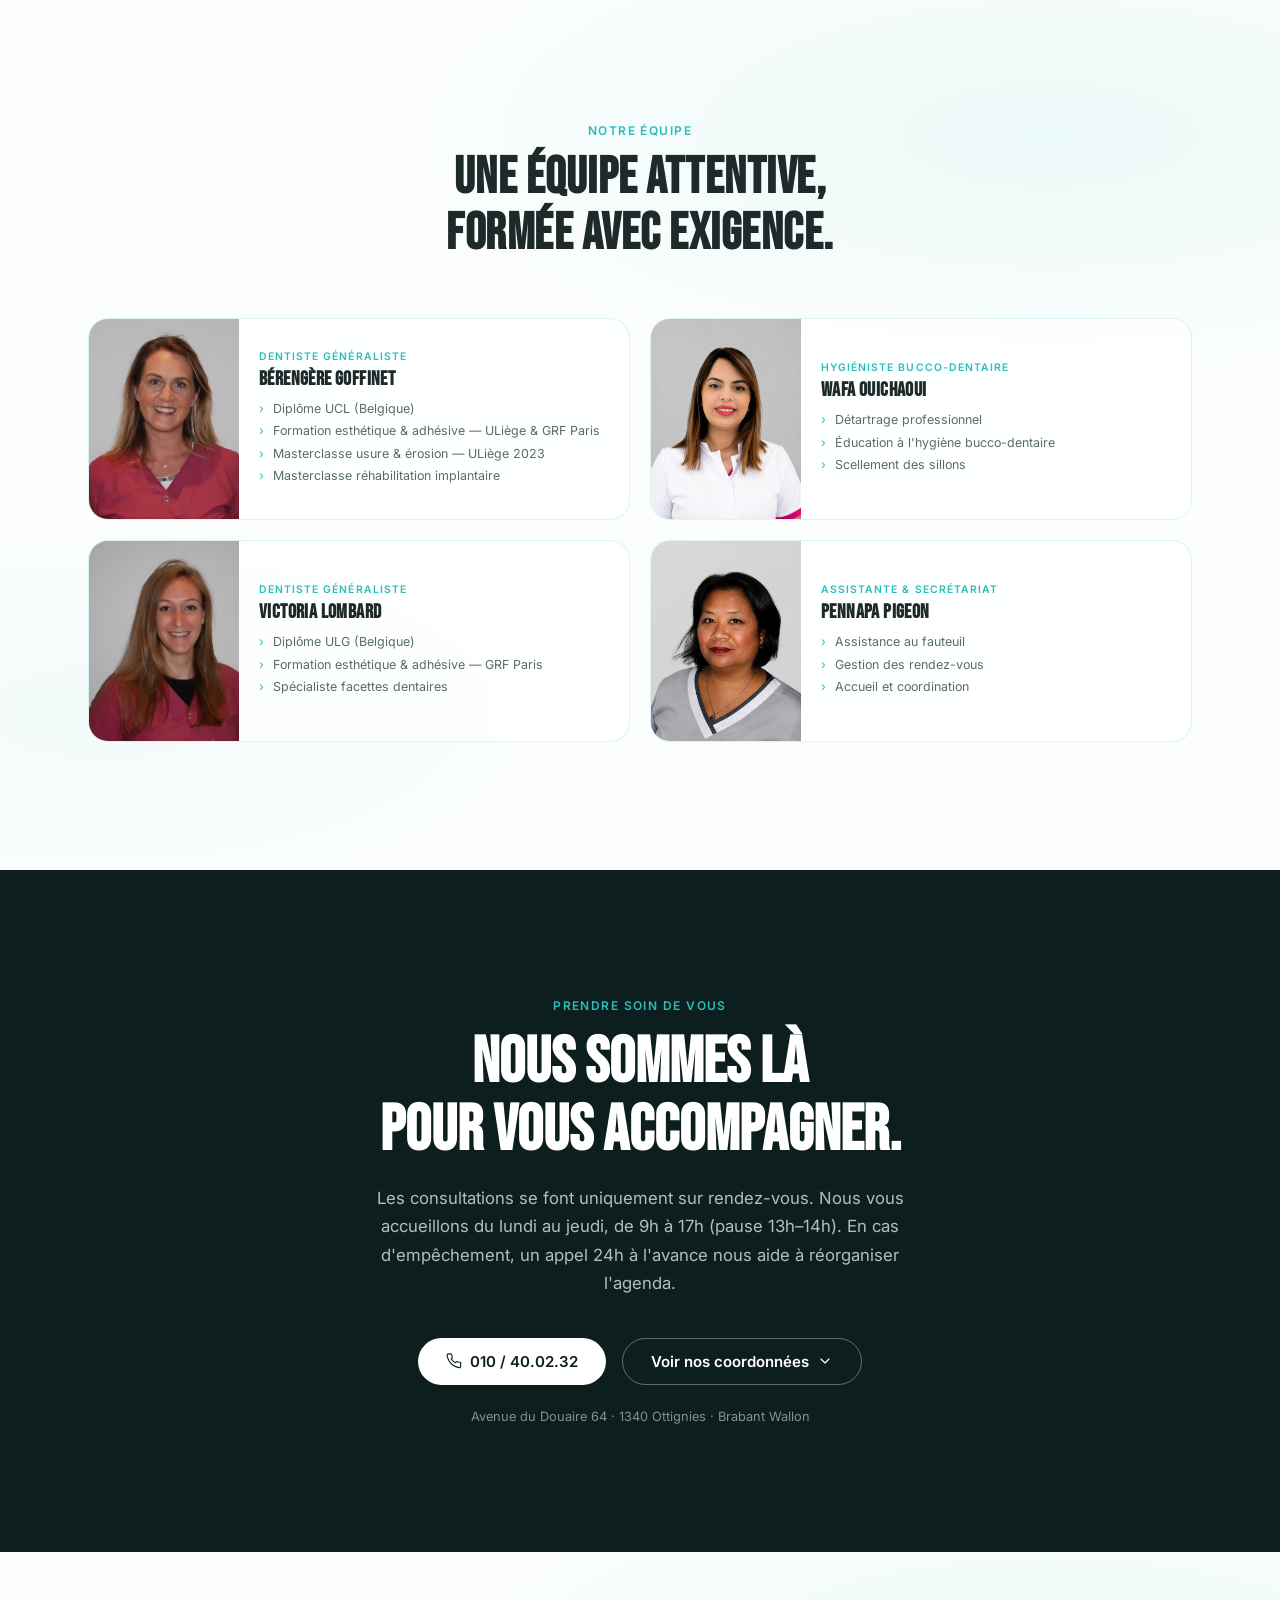
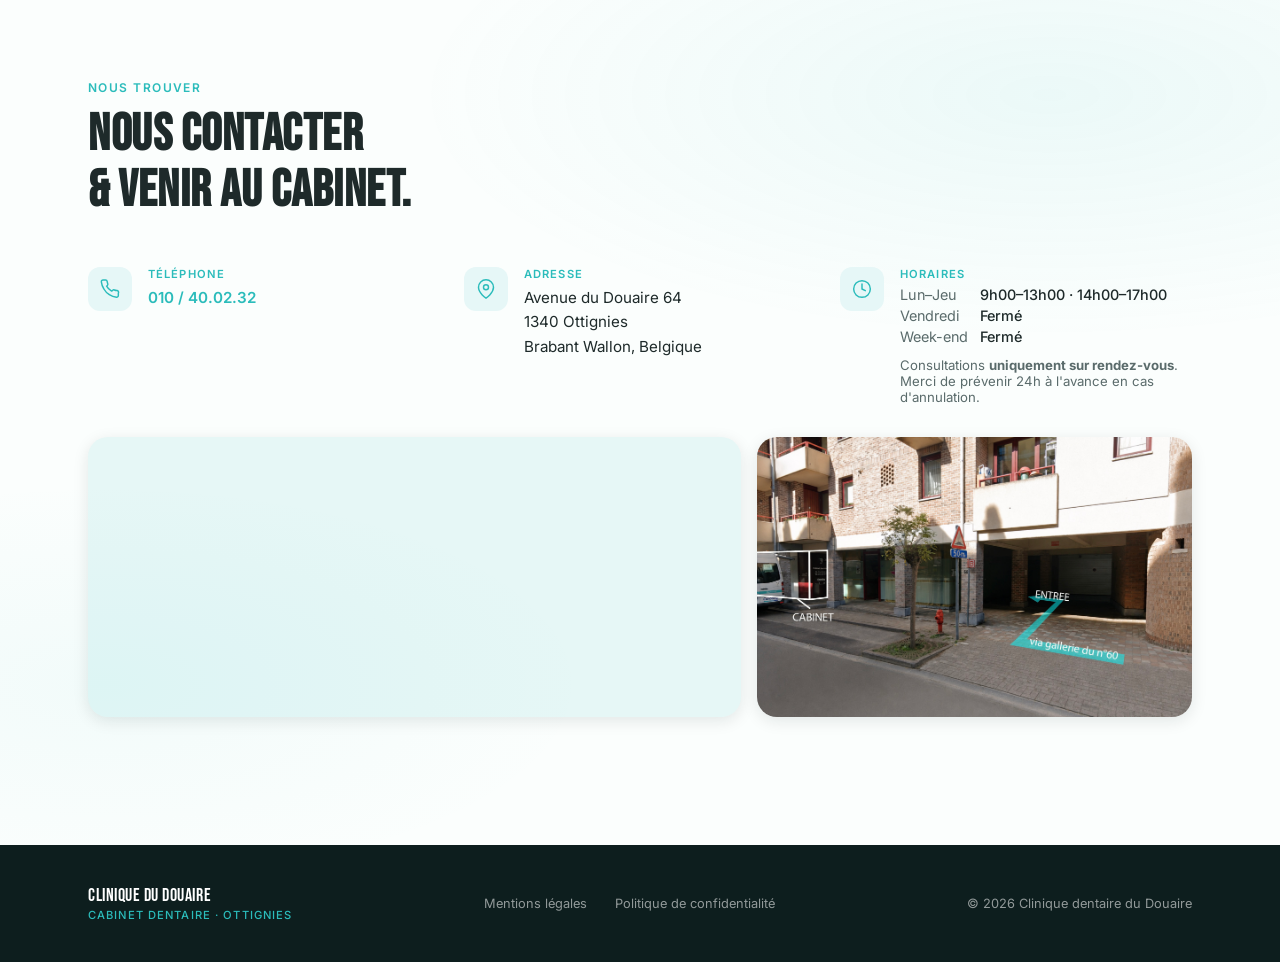
==== commit 1ffa621a: "Améliorations UX, perf et contenu — 8 points - Nav mobile : lien Soins pointe vers services.html (co" ====
--- a/index.html
+++ b/index.html
@@ -26,6 +26,8 @@
   <link rel="preconnect" href="https://fonts.googleapis.com">
   <link rel="preconnect" href="https://fonts.gstatic.com" crossorigin>
   <link href="https://fonts.googleapis.com/css2?family=Bebas+Neue&amp;family=Inter:wght@300;400;500;600&amp;display=swap" rel="stylesheet">
+  <link rel="prefetch" href="services.html">
+  <link rel="stylesheet" href="assets/cursor.css">
   <script type="application/ld+json">
   {
     "@context": "https://schema.org",
@@ -1243,6 +1245,85 @@
       .hero__badges { justify-content: flex-start; }
     }
 
+    /* ─── TESTIMONIALS ──────────────────────────────────────── */
+    .testimonials__grid {
+      display: grid;
+      grid-template-columns: repeat(3, 1fr);
+      gap: 1.5rem;
+    }
+    .testimonial-card {
+      background: rgba(255,255,255,.7);
+      border: 1px solid rgba(43,188,187,.16);
+      border-radius: var(--radius-lg);
+      padding: 1.75rem 1.75rem 1.5rem;
+      display: flex;
+      flex-direction: column;
+      gap: 1.25rem;
+      transition: box-shadow .2s, border-color .2s;
+    }
+    .testimonial-card:hover {
+      box-shadow: var(--shadow-md);
+      border-color: rgba(43,188,187,.3);
+    }
+    .testimonial-card__stars {
+      display: flex;
+      gap: 2px;
+      color: var(--accent);
+    }
+    .testimonial-card__quote {
+      font-size: .9375rem;
+      line-height: 1.75;
+      color: var(--text);
+      font-style: italic;
+      flex: 1;
+      position: relative;
+      padding-top: .5rem;
+    }
+    .testimonial-card__quote::before {
+      content: '"';
+      font-family: var(--font-display);
+      font-size: 3rem;
+      color: var(--accent);
+      line-height: .6;
+      display: block;
+      margin-bottom: .6rem;
+      font-style: normal;
+      letter-spacing: -.02em;
+    }
+    .testimonial-card__author {
+      display: flex;
+      align-items: center;
+      gap: .75rem;
+      padding-top: .25rem;
+      border-top: 1px solid rgba(43,188,187,.12);
+    }
+    .testimonial-card__initials {
+      width: 36px;
+      height: 36px;
+      border-radius: var(--radius-full);
+      background: var(--accent-light);
+      display: flex;
+      align-items: center;
+      justify-content: center;
+      font-size: .72rem;
+      font-weight: 700;
+      color: var(--accent-dark);
+      flex-shrink: 0;
+    }
+    .testimonial-card__name {
+      font-size: .875rem;
+      font-weight: 600;
+      color: var(--text);
+      line-height: 1.3;
+    }
+    .testimonial-card__detail {
+      font-size: .775rem;
+      color: var(--text-muted);
+    }
+    @media (max-width: 768px) {
+      .testimonials__grid { grid-template-columns: 1fr; }
+    }
+
     /* ─── SVG ICONS (inline) ─────────────────────────────────── */
     svg { fill: none; stroke: currentColor; stroke-width: 1.75; stroke-linecap: round; stroke-linejoin: round; }
   </style>
@@ -1275,7 +1356,7 @@
         </button>
       </div>
       <nav class="nav__mobile" id="mobileNav">
-        <a href="#soins">Soins</a>
+        <a href="services.html">Soins</a>
         <a href="#philosophie">Notre approche</a>
         <a href="#equipe">L'équipe</a>
         <a href="#contact">Contact</a>
@@ -1320,6 +1401,7 @@
             src="assets/famille-1.jpeg"
             alt="Famille patiente de la Clinique dentaire du Douaire à Ottignies"
             class="hero__img"
+            width="1254" height="1254"
             loading="eager"
           >
           <a href="tel:+3210400232" class="hero__mobile-call" aria-label="Appeler la Clinique dentaire du Douaire">
@@ -1388,6 +1470,7 @@
         <img
           src="assets/hero.jpeg"
           alt="Salle de soins équipée de la Clinique dentaire du Douaire"
+          width="790" height="590"
           loading="lazy"
         >
       </div>
@@ -1474,7 +1557,7 @@
       <div class="tab-panel active" id="tab-preventif">
         <div class="tab-layout">
           <div class="tab-img">
-            <img src="assets/woman3.jpeg" alt="Soins préventifs" style="width:100%;height:100%;object-fit:cover;" loading="lazy">
+            <img src="assets/woman3.jpeg" alt="Soins préventifs" style="width:100%;height:100%;object-fit:cover;" width="1254" height="1254" loading="lazy">
           </div>
           <div class="tab-info">
             <p class="tab-info__num">01 / 07</p>
@@ -1501,7 +1584,7 @@
       <div class="tab-panel" id="tab-esthetique">
         <div class="tab-layout">
           <div class="tab-img">
-            <img src="assets/esthetique.jpeg" alt="Dentisterie esthétique et facettes" style="width:100%;height:100%;object-fit:cover;" loading="lazy">
+            <img src="assets/esthetique.jpeg" alt="Dentisterie esthétique et facettes" style="width:100%;height:100%;object-fit:cover;" width="2074" height="1320" loading="lazy">
           </div>
           <div class="tab-info">
             <p class="tab-info__num">02 / 07</p>
@@ -1528,7 +1611,7 @@
       <div class="tab-panel" id="tab-blanchiment">
         <div class="tab-layout">
           <div class="tab-img">
-            <img src="assets/woman2.jpeg" alt="Blanchiment dentaire" style="width:100%;height:100%;object-fit:cover;" loading="lazy">
+            <img src="assets/woman4.jpeg" alt="Blanchiment dentaire" style="width:100%;height:100%;object-fit:cover;" width="1254" height="1254" loading="lazy">
           </div>
           <div class="tab-info">
             <p class="tab-info__num">03 / 07</p>
@@ -1555,7 +1638,7 @@
       <div class="tab-panel" id="tab-conservateurs">
         <div class="tab-layout">
           <div class="tab-img">
-            <img src="assets/conservateur.jpeg" alt="Soins conservateurs" style="width:100%;height:100%;object-fit:cover;" loading="lazy">
+            <img src="assets/conservateur.jpeg" alt="Soins conservateurs" style="width:100%;height:100%;object-fit:cover;" width="556" height="376" loading="lazy">
           </div>
           <div class="tab-info">
             <p class="tab-info__num">04 / 07</p>
@@ -1582,7 +1665,7 @@
       <div class="tab-panel" id="tab-enfants">
         <div class="tab-layout">
           <div class="tab-img">
-            <img src="assets/enfants.jpeg" alt="Soins enfants" style="width:100%;height:100%;object-fit:cover;" loading="lazy">
+            <img src="assets/enfants.jpeg" alt="Soins enfants" style="width:100%;height:100%;object-fit:cover;" width="1254" height="1254" loading="lazy">
           </div>
           <div class="tab-info">
             <p class="tab-info__num">05 / 07</p>
@@ -1609,7 +1692,7 @@
       <div class="tab-panel" id="tab-paro">
         <div class="tab-layout">
           <div class="tab-img">
-            <img src="assets/woman1.jpeg" alt="Parodontologie" style="width:100%;height:100%;object-fit:cover;" loading="lazy">
+            <img src="assets/woman1.jpeg" alt="Parodontologie" style="width:100%;height:100%;object-fit:cover;" width="1254" height="1254" loading="lazy">
           </div>
           <div class="tab-info">
             <p class="tab-info__num">06 / 07</p>
@@ -1636,7 +1719,7 @@
       <div class="tab-panel" id="tab-implants">
         <div class="tab-layout">
           <div class="tab-img">
-            <img src="assets/prothese.jpeg" alt="Prothèses et implants" style="width:100%;height:100%;object-fit:cover;" loading="lazy">
+            <img src="assets/prothese.jpeg" alt="Prothèses et implants" style="width:100%;height:100%;object-fit:cover;" width="754" height="502" loading="lazy">
           </div>
           <div class="tab-info">
             <p class="tab-info__num">07 / 07</p>
@@ -1723,6 +1806,73 @@
   </div>
 </section>
 
+<!-- ═══════════════════ TESTIMONIALS ═════════════════════════ -->
+<section class="section section--white" id="temoignages">
+  <div class="container">
+    <div style="text-align:center; max-width:52ch; margin:0 auto 3.5rem;">
+      <p class="section-label reveal">Ce que disent nos patients</p>
+      <h2 class="section-title reveal reveal-delay-1">La confiance,<br>elle se raconte.</h2>
+    </div>
+    <div class="testimonials__grid">
+
+      <div class="testimonial-card reveal">
+        <div class="testimonial-card__stars" aria-label="5 étoiles">
+          <svg width="14" height="14" viewBox="0 0 24 24" fill="var(--accent)" stroke="none" aria-hidden="true"><polygon points="12 2 15.09 8.26 22 9.27 17 14.14 18.18 21.02 12 17.77 5.82 21.02 7 14.14 2 9.27 8.91 8.26 12 2"/></svg>
+          <svg width="14" height="14" viewBox="0 0 24 24" fill="var(--accent)" stroke="none" aria-hidden="true"><polygon points="12 2 15.09 8.26 22 9.27 17 14.14 18.18 21.02 12 17.77 5.82 21.02 7 14.14 2 9.27 8.91 8.26 12 2"/></svg>
+          <svg width="14" height="14" viewBox="0 0 24 24" fill="var(--accent)" stroke="none" aria-hidden="true"><polygon points="12 2 15.09 8.26 22 9.27 17 14.14 18.18 21.02 12 17.77 5.82 21.02 7 14.14 2 9.27 8.91 8.26 12 2"/></svg>
+          <svg width="14" height="14" viewBox="0 0 24 24" fill="var(--accent)" stroke="none" aria-hidden="true"><polygon points="12 2 15.09 8.26 22 9.27 17 14.14 18.18 21.02 12 17.77 5.82 21.02 7 14.14 2 9.27 8.91 8.26 12 2"/></svg>
+          <svg width="14" height="14" viewBox="0 0 24 24" fill="var(--accent)" stroke="none" aria-hidden="true"><polygon points="12 2 15.09 8.26 22 9.27 17 14.14 18.18 21.02 12 17.77 5.82 21.02 7 14.14 2 9.27 8.91 8.26 12 2"/></svg>
+        </div>
+        <p class="testimonial-card__quote">Suite à un problème soudain, j'ai pu avoir un rendez-vous rapidement. L'équipe était attentive, tout a été clairement expliqué. Je suis reparti rassuré et bien pris en charge.</p>
+        <div class="testimonial-card__author">
+          <div class="testimonial-card__initials" aria-hidden="true">MD</div>
+          <div>
+            <p class="testimonial-card__name">Marc D.</p>
+            <p class="testimonial-card__detail">Patient depuis 2021</p>
+          </div>
+        </div>
+      </div>
+
+      <div class="testimonial-card reveal reveal-delay-1">
+        <div class="testimonial-card__stars" aria-label="5 étoiles">
+          <svg width="14" height="14" viewBox="0 0 24 24" fill="var(--accent)" stroke="none" aria-hidden="true"><polygon points="12 2 15.09 8.26 22 9.27 17 14.14 18.18 21.02 12 17.77 5.82 21.02 7 14.14 2 9.27 8.91 8.26 12 2"/></svg>
+          <svg width="14" height="14" viewBox="0 0 24 24" fill="var(--accent)" stroke="none" aria-hidden="true"><polygon points="12 2 15.09 8.26 22 9.27 17 14.14 18.18 21.02 12 17.77 5.82 21.02 7 14.14 2 9.27 8.91 8.26 12 2"/></svg>
+          <svg width="14" height="14" viewBox="0 0 24 24" fill="var(--accent)" stroke="none" aria-hidden="true"><polygon points="12 2 15.09 8.26 22 9.27 17 14.14 18.18 21.02 12 17.77 5.82 21.02 7 14.14 2 9.27 8.91 8.26 12 2"/></svg>
+          <svg width="14" height="14" viewBox="0 0 24 24" fill="var(--accent)" stroke="none" aria-hidden="true"><polygon points="12 2 15.09 8.26 22 9.27 17 14.14 18.18 21.02 12 17.77 5.82 21.02 7 14.14 2 9.27 8.91 8.26 12 2"/></svg>
+          <svg width="14" height="14" viewBox="0 0 24 24" fill="var(--accent)" stroke="none" aria-hidden="true"><polygon points="12 2 15.09 8.26 22 9.27 17 14.14 18.18 21.02 12 17.77 5.82 21.02 7 14.14 2 9.27 8.91 8.26 12 2"/></svg>
+        </div>
+        <p class="testimonial-card__quote">J'avais des complexes avec mon sourire depuis des années. Les facettes ont tout changé. Le résultat est naturel, fidèle à ce que j'imaginais. Exactement ce que je cherchais.</p>
+        <div class="testimonial-card__author">
+          <div class="testimonial-card__initials" aria-hidden="true">SL</div>
+          <div>
+            <p class="testimonial-card__name">Sophie L.</p>
+            <p class="testimonial-card__detail">Ottignies</p>
+          </div>
+        </div>
+      </div>
+
+      <div class="testimonial-card reveal reveal-delay-2">
+        <div class="testimonial-card__stars" aria-label="5 étoiles">
+          <svg width="14" height="14" viewBox="0 0 24 24" fill="var(--accent)" stroke="none" aria-hidden="true"><polygon points="12 2 15.09 8.26 22 9.27 17 14.14 18.18 21.02 12 17.77 5.82 21.02 7 14.14 2 9.27 8.91 8.26 12 2"/></svg>
+          <svg width="14" height="14" viewBox="0 0 24 24" fill="var(--accent)" stroke="none" aria-hidden="true"><polygon points="12 2 15.09 8.26 22 9.27 17 14.14 18.18 21.02 12 17.77 5.82 21.02 7 14.14 2 9.27 8.91 8.26 12 2"/></svg>
+          <svg width="14" height="14" viewBox="0 0 24 24" fill="var(--accent)" stroke="none" aria-hidden="true"><polygon points="12 2 15.09 8.26 22 9.27 17 14.14 18.18 21.02 12 17.77 5.82 21.02 7 14.14 2 9.27 8.91 8.26 12 2"/></svg>
+          <svg width="14" height="14" viewBox="0 0 24 24" fill="var(--accent)" stroke="none" aria-hidden="true"><polygon points="12 2 15.09 8.26 22 9.27 17 14.14 18.18 21.02 12 17.77 5.82 21.02 7 14.14 2 9.27 8.91 8.26 12 2"/></svg>
+          <svg width="14" height="14" viewBox="0 0 24 24" fill="var(--accent)" stroke="none" aria-hidden="true"><polygon points="12 2 15.09 8.26 22 9.27 17 14.14 18.18 21.02 12 17.77 5.82 21.02 7 14.14 2 9.27 8.91 8.26 12 2"/></svg>
+        </div>
+        <p class="testimonial-card__quote">Nos enfants viennent ici depuis leurs premières dents. Ils n'ont aucune appréhension du dentiste, ce qui dit tout sur l'ambiance du cabinet. On se sent vraiment écoutés.</p>
+        <div class="testimonial-card__author">
+          <div class="testimonial-card__initials" aria-hidden="true">CM</div>
+          <div>
+            <p class="testimonial-card__name">Claire M.</p>
+            <p class="testimonial-card__detail">Patient famille · Louvain-la-Neuve</p>
+          </div>
+        </div>
+      </div>
+
+    </div>
+  </div>
+</section>
+
 <!-- ═══════════════════ TEAM ══════════════════════════════════ -->
 <section class="section section--alt" id="equipe">
   <div class="container">
@@ -1733,7 +1883,7 @@
     <div class="team__grid">
       <div class="team-card reveal">
         <div class="team-card__avatar">
-          <img src="assets/goffinet.jpeg" alt="Bérengère Goffinet, dentiste" loading="lazy" style="width:100%;height:100%;object-fit:cover;object-position:center top;">
+          <img src="assets/goffinet.jpeg" alt="Bérengère Goffinet, dentiste" width="346" height="422" loading="lazy" style="width:100%;height:100%;object-fit:cover;object-position:center top;">
         </div>
         <div class="team-card__body">
           <p class="team-card__role">Dentiste généraliste</p>
@@ -1748,7 +1898,7 @@
       </div>
       <div class="team-card reveal reveal-delay-1">
         <div class="team-card__avatar">
-          <img src="assets/ouichaoui.jpeg" alt="Wafa Ouichaoui, hygiéniste" loading="lazy" style="width:100%;height:100%;object-fit:cover;object-position:center top;">
+          <img src="assets/ouichaoui.jpeg" alt="Wafa Ouichaoui, hygiéniste" width="1086" height="1448" loading="lazy" style="width:100%;height:100%;object-fit:cover;object-position:center top;">
         </div>
         <div class="team-card__body">
           <p class="team-card__role">Hygiéniste bucco-dentaire</p>
@@ -1762,7 +1912,7 @@
       </div>
       <div class="team-card reveal reveal-delay-2">
         <div class="team-card__avatar">
-          <img src="assets/lombard.jpeg" alt="Victoria Lombard, dentiste" loading="lazy" style="width:100%;height:100%;object-fit:cover;object-position:center top;">
+          <img src="assets/lombard.jpeg" alt="Victoria Lombard, dentiste" width="348" height="422" loading="lazy" style="width:100%;height:100%;object-fit:cover;object-position:center top;">
         </div>
         <div class="team-card__body">
           <p class="team-card__role">Dentiste généraliste</p>
@@ -1776,7 +1926,7 @@
       </div>
       <div class="team-card reveal reveal-delay-3">
         <div class="team-card__avatar">
-          <img src="assets/pigeon.jpeg" alt="Pennapa Pigeon, assistante dentaire" loading="lazy" style="width:100%;height:100%;object-fit:cover;object-position:center top;">
+          <img src="assets/pigeon.jpeg" alt="Pennapa Pigeon, assistante dentaire" width="1086" height="1448" loading="lazy" style="width:100%;height:100%;object-fit:cover;object-position:center top;">
         </div>
         <div class="team-card__body">
           <p class="team-card__role">Assistante &amp; Secrétariat</p>
@@ -1875,7 +2025,7 @@
           ></iframe>
         </div>
         <a class="contact__entree" href="assets/entree.jpeg" target="_blank" rel="noopener" title="Voir l'entrée en grand">
-          <img src="assets/entree.jpeg" alt="Entrée de la Clinique dentaire du Douaire" loading="lazy">
+          <img src="assets/entree.jpeg" alt="Entrée de la Clinique dentaire du Douaire" width="2260" height="1262" loading="lazy">
         </a>
       </div>
     </div>
@@ -1894,7 +2044,7 @@
         <a href="mentions-legales.html">Mentions légales</a>
         <a href="mentions-legales.html#données">Politique de confidentialité</a>
       </nav>
-      <p class="footer__copy">© 2025 Clinique dentaire du Douaire</p>
+      <p class="footer__copy">© <span id="copy-year">2025</span> Clinique dentaire du Douaire</p>
     </div>
   </div>
 </footer>
@@ -1983,6 +2133,9 @@
     burger.setAttribute('aria-expanded', String(isOpen));
   });
 
+  /* Copyright year */
+  document.getElementById('copy-year').textContent = new Date().getFullYear();
+
   /* Close mobile nav on link click */
   mobileNav.querySelectorAll('a').forEach(a => {
     a.addEventListener('click', () => {
@@ -2006,5 +2159,6 @@
   }, { passive: true });
 </script>
 
+<script src="assets/cursor.js" defer></script>
 </body>
 </html>
--- a/assets/cursor.css
+++ b/assets/cursor.css
@@ -0,0 +1,67 @@
+@media (pointer: fine) and (hover: hover) {
+  html.cursor-ready,
+  html.cursor-ready body,
+  html.cursor-ready a,
+  html.cursor-ready button,
+  html.cursor-ready input,
+  html.cursor-ready textarea,
+  html.cursor-ready select,
+  html.cursor-ready [role="button"] {
+    cursor: none;
+  }
+
+  .custom-cursor {
+    position: fixed;
+    left: 0;
+    top: 0;
+    z-index: 9999;
+    width: 36px;
+    height: 36px;
+    border: 1.5px solid rgba(43, 188, 187, .9);
+    border-radius: 50%;
+    pointer-events: none;
+    opacity: 0;
+    transform: translate3d(-50%, -50%, 0) scale(1);
+    transition: opacity .18s ease, width .18s ease, height .18s ease, border-color .18s ease, background-color .18s ease;
+    will-change: transform, width, height;
+  }
+
+  .custom-cursor__dot {
+    position: fixed;
+    left: 0;
+    top: 0;
+    z-index: 10000;
+    width: 7px;
+    height: 7px;
+    border-radius: 50%;
+    background: #0D1E1E;
+    pointer-events: none;
+    opacity: 0;
+    transform: translate3d(-50%, -50%, 0) scale(1);
+    transition: opacity .18s ease, transform .18s ease, background-color .18s ease;
+    will-change: transform;
+  }
+
+  html.cursor-visible .custom-cursor,
+  html.cursor-visible .custom-cursor__dot {
+    opacity: 1;
+  }
+
+  html.cursor-hover .custom-cursor {
+    width: 24px;
+    height: 24px;
+    border-color: rgba(43, 188, 187, 1);
+    background-color: rgba(43, 188, 187, .08);
+  }
+
+  html.cursor-hover .custom-cursor__dot {
+    background: #155F5F;
+  }
+}
+
+@media (prefers-reduced-motion: reduce), (pointer: coarse), (hover: none) {
+  .custom-cursor,
+  .custom-cursor__dot {
+    display: none;
+  }
+}
